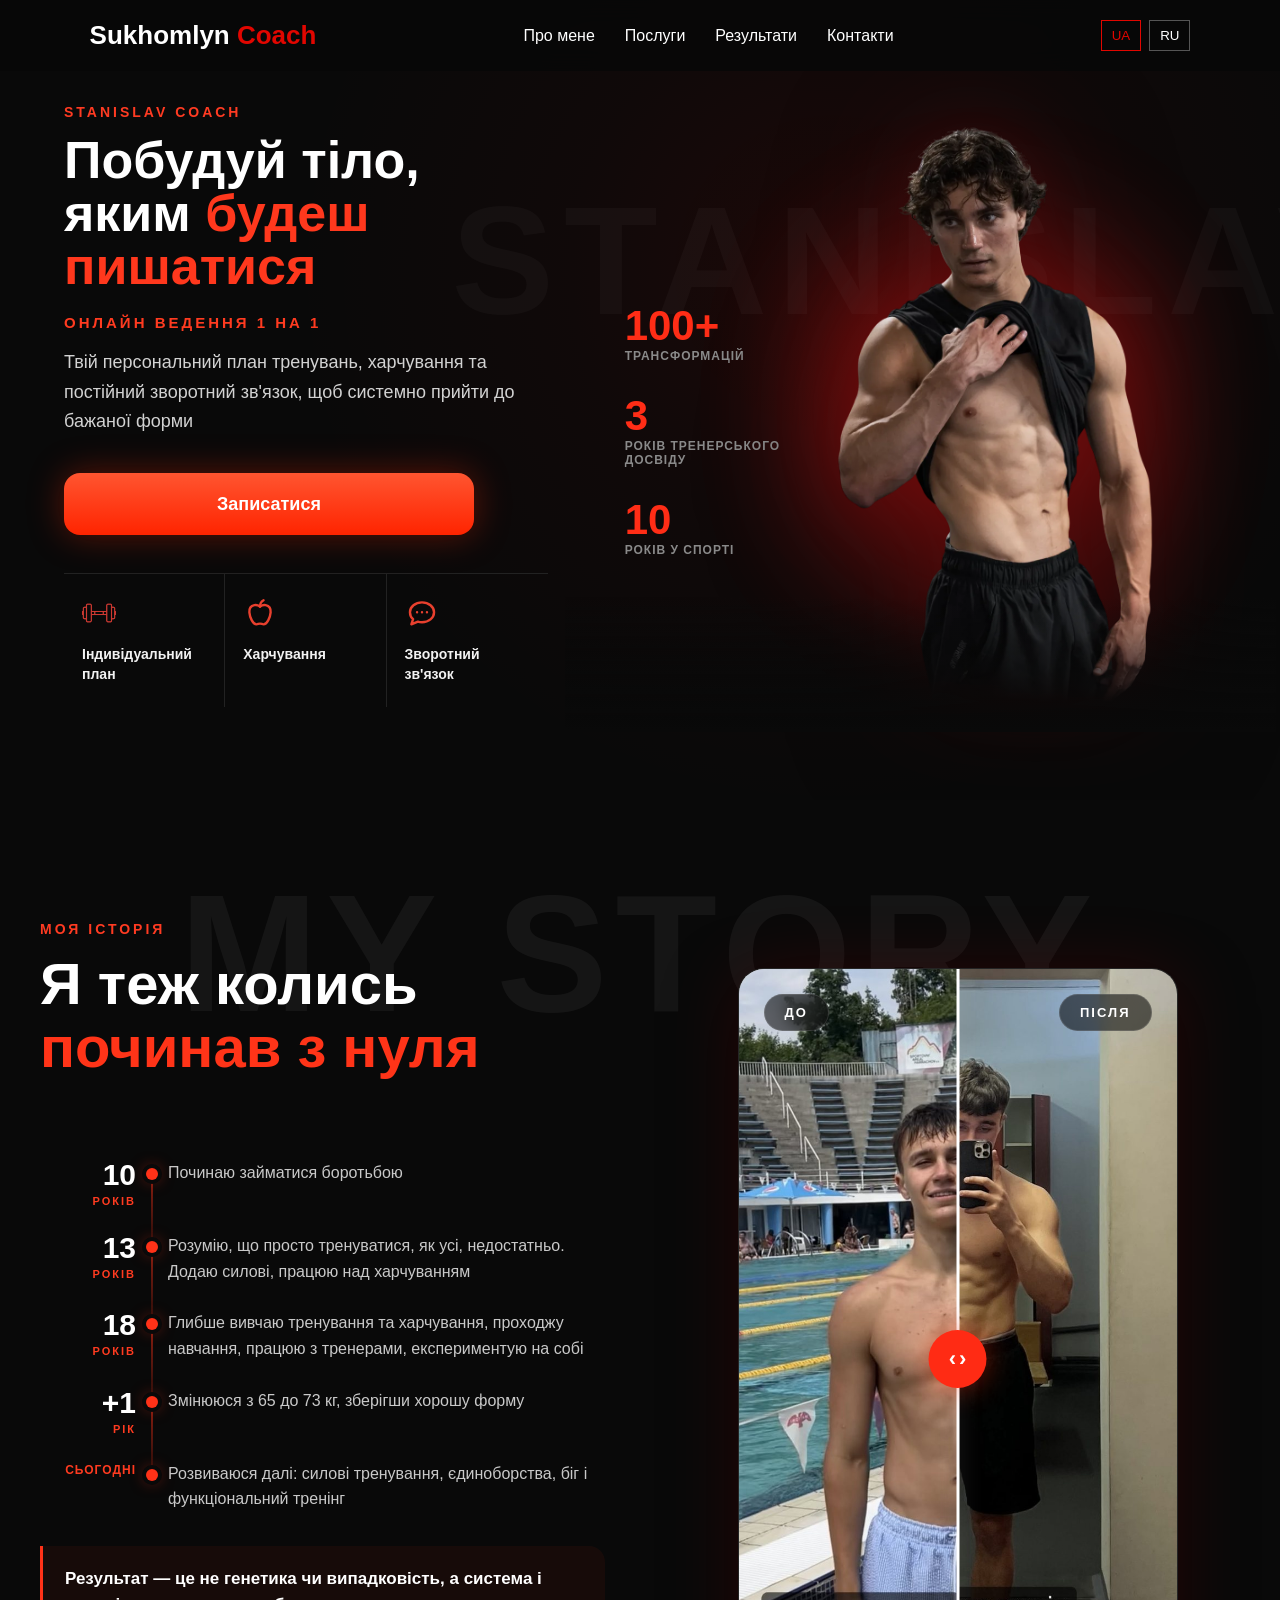
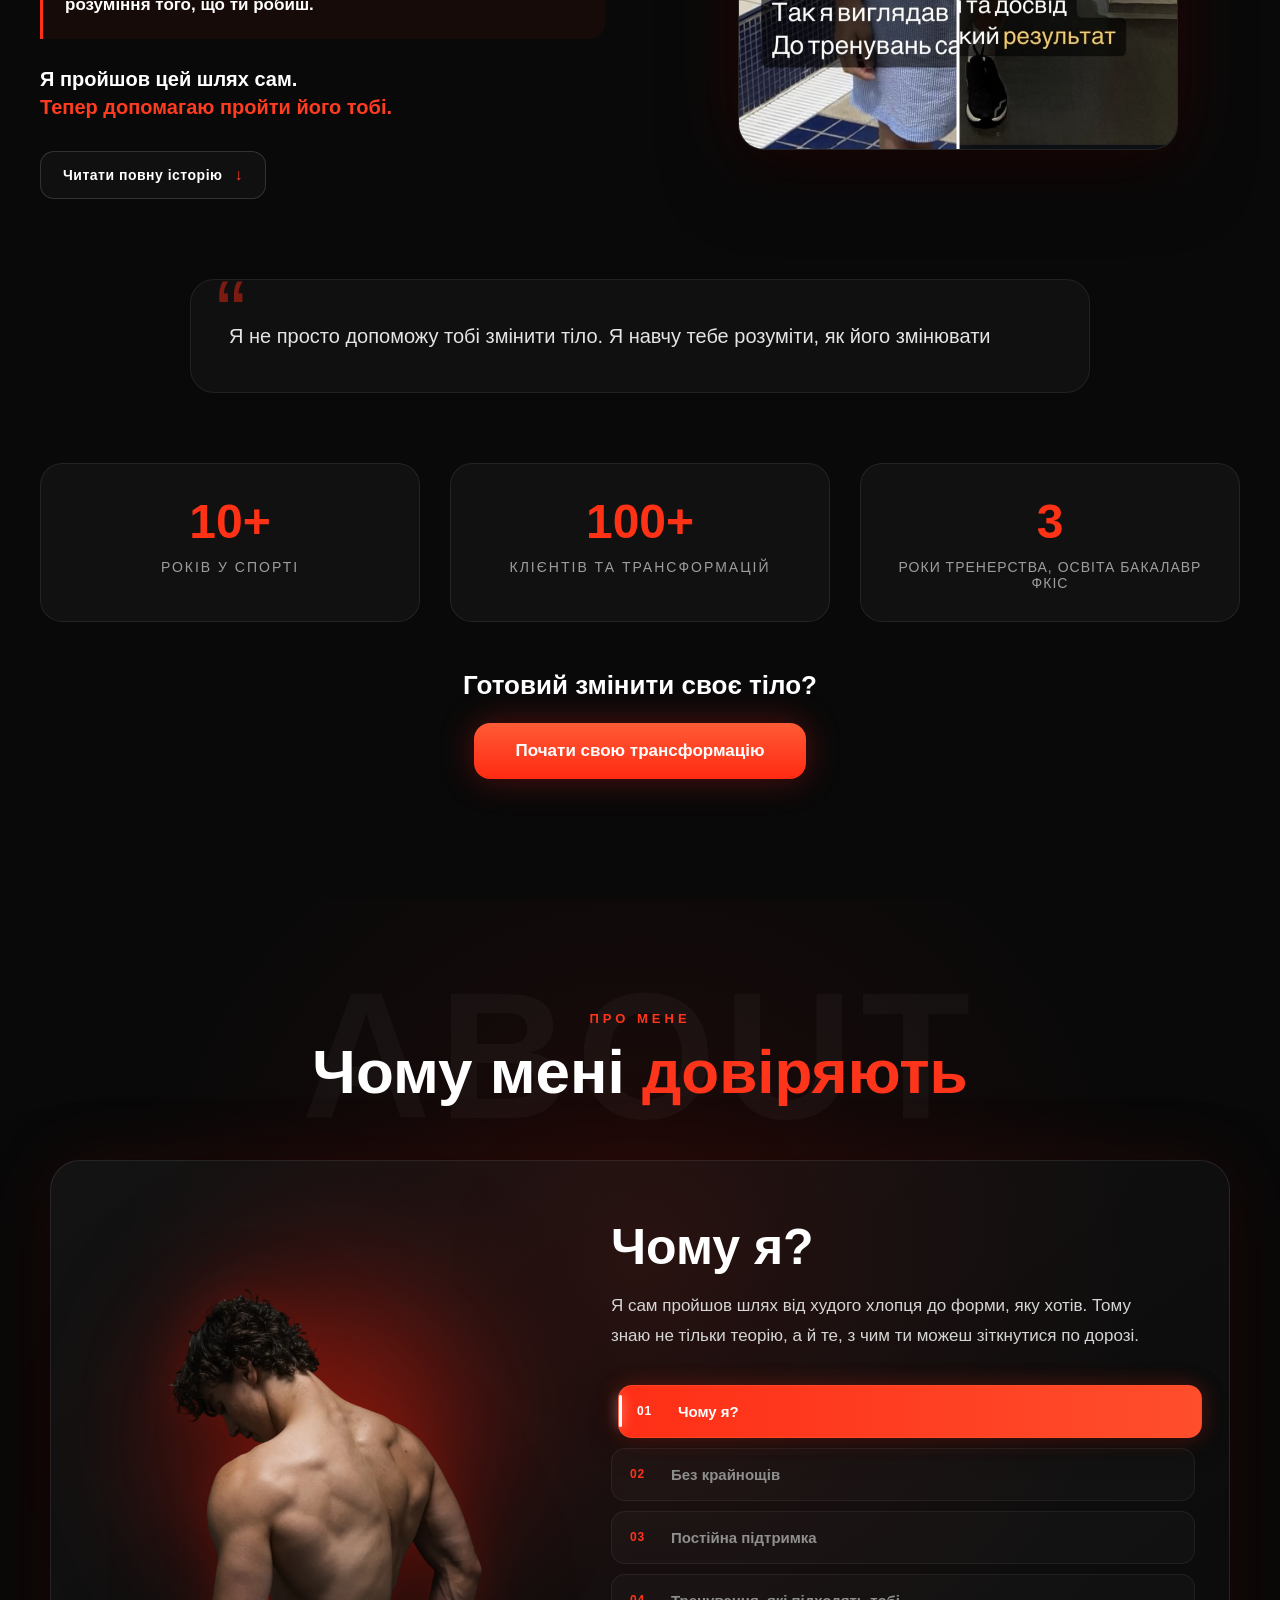
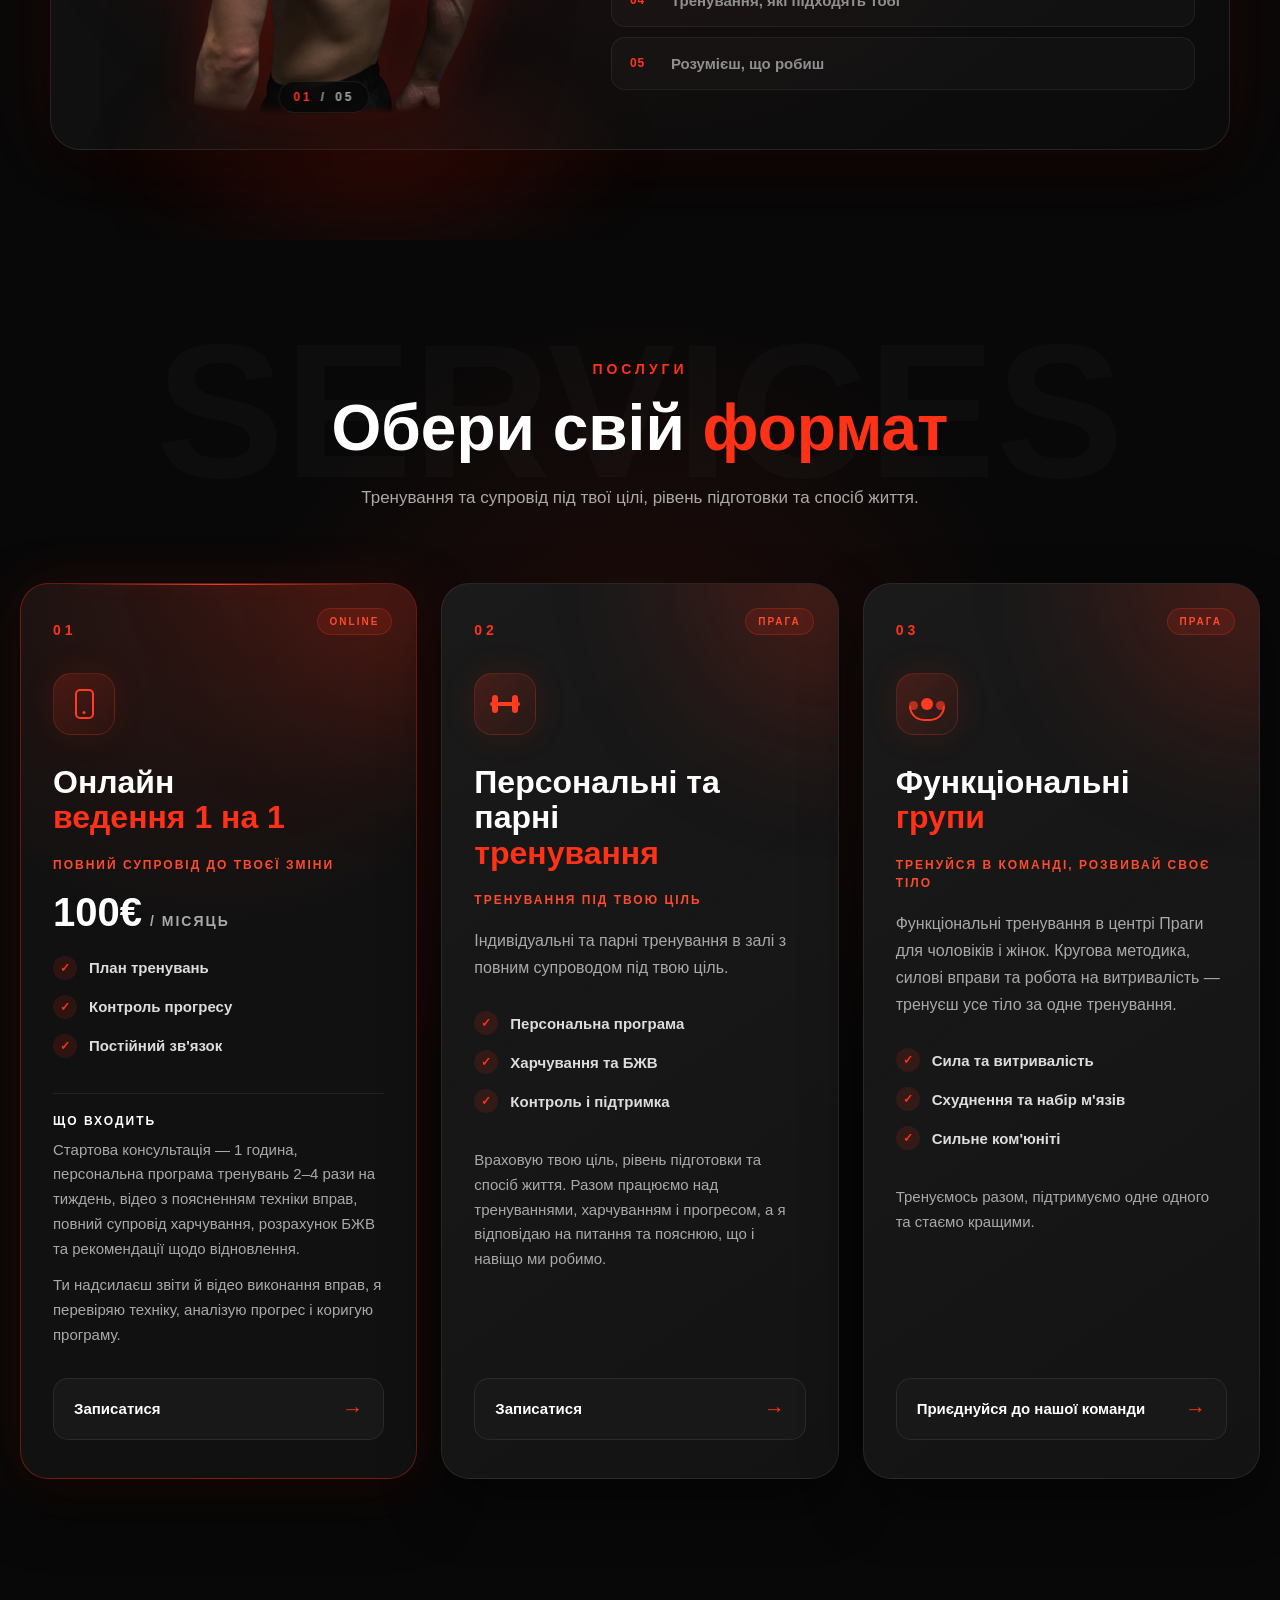
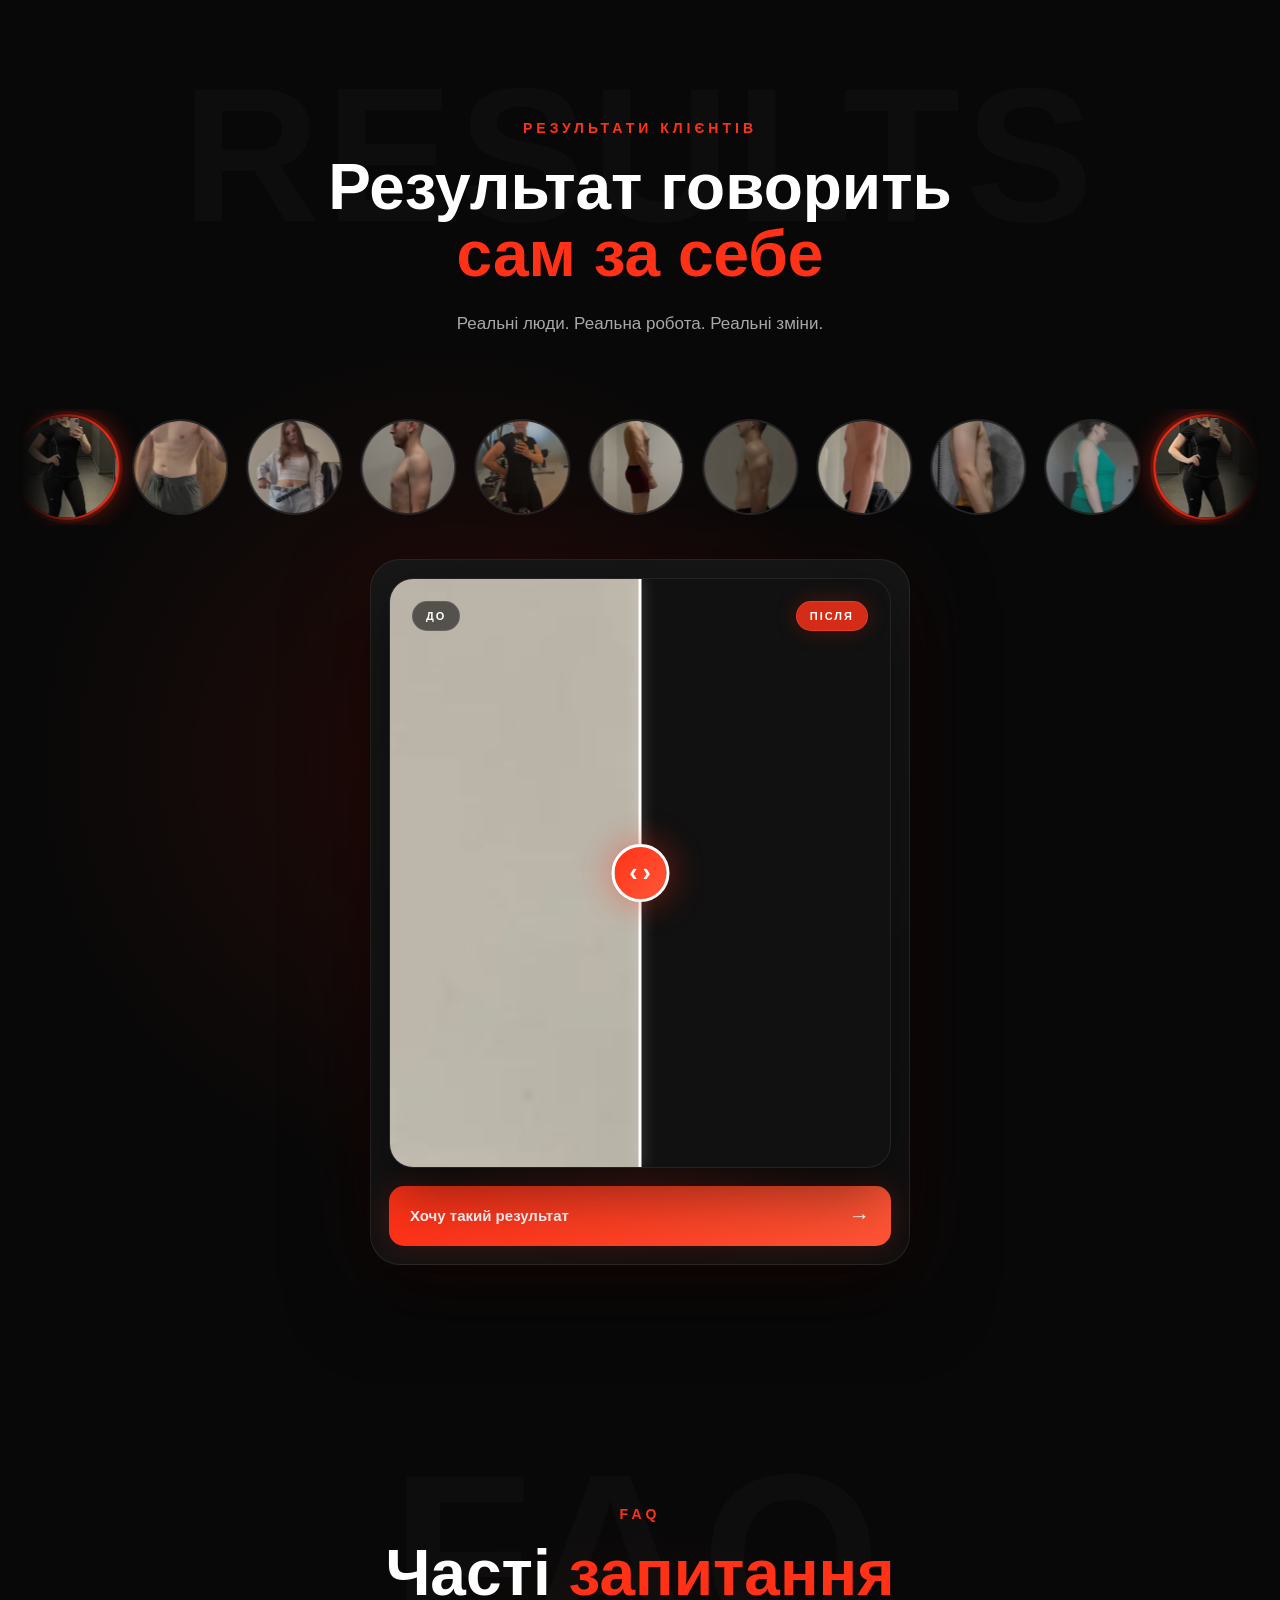
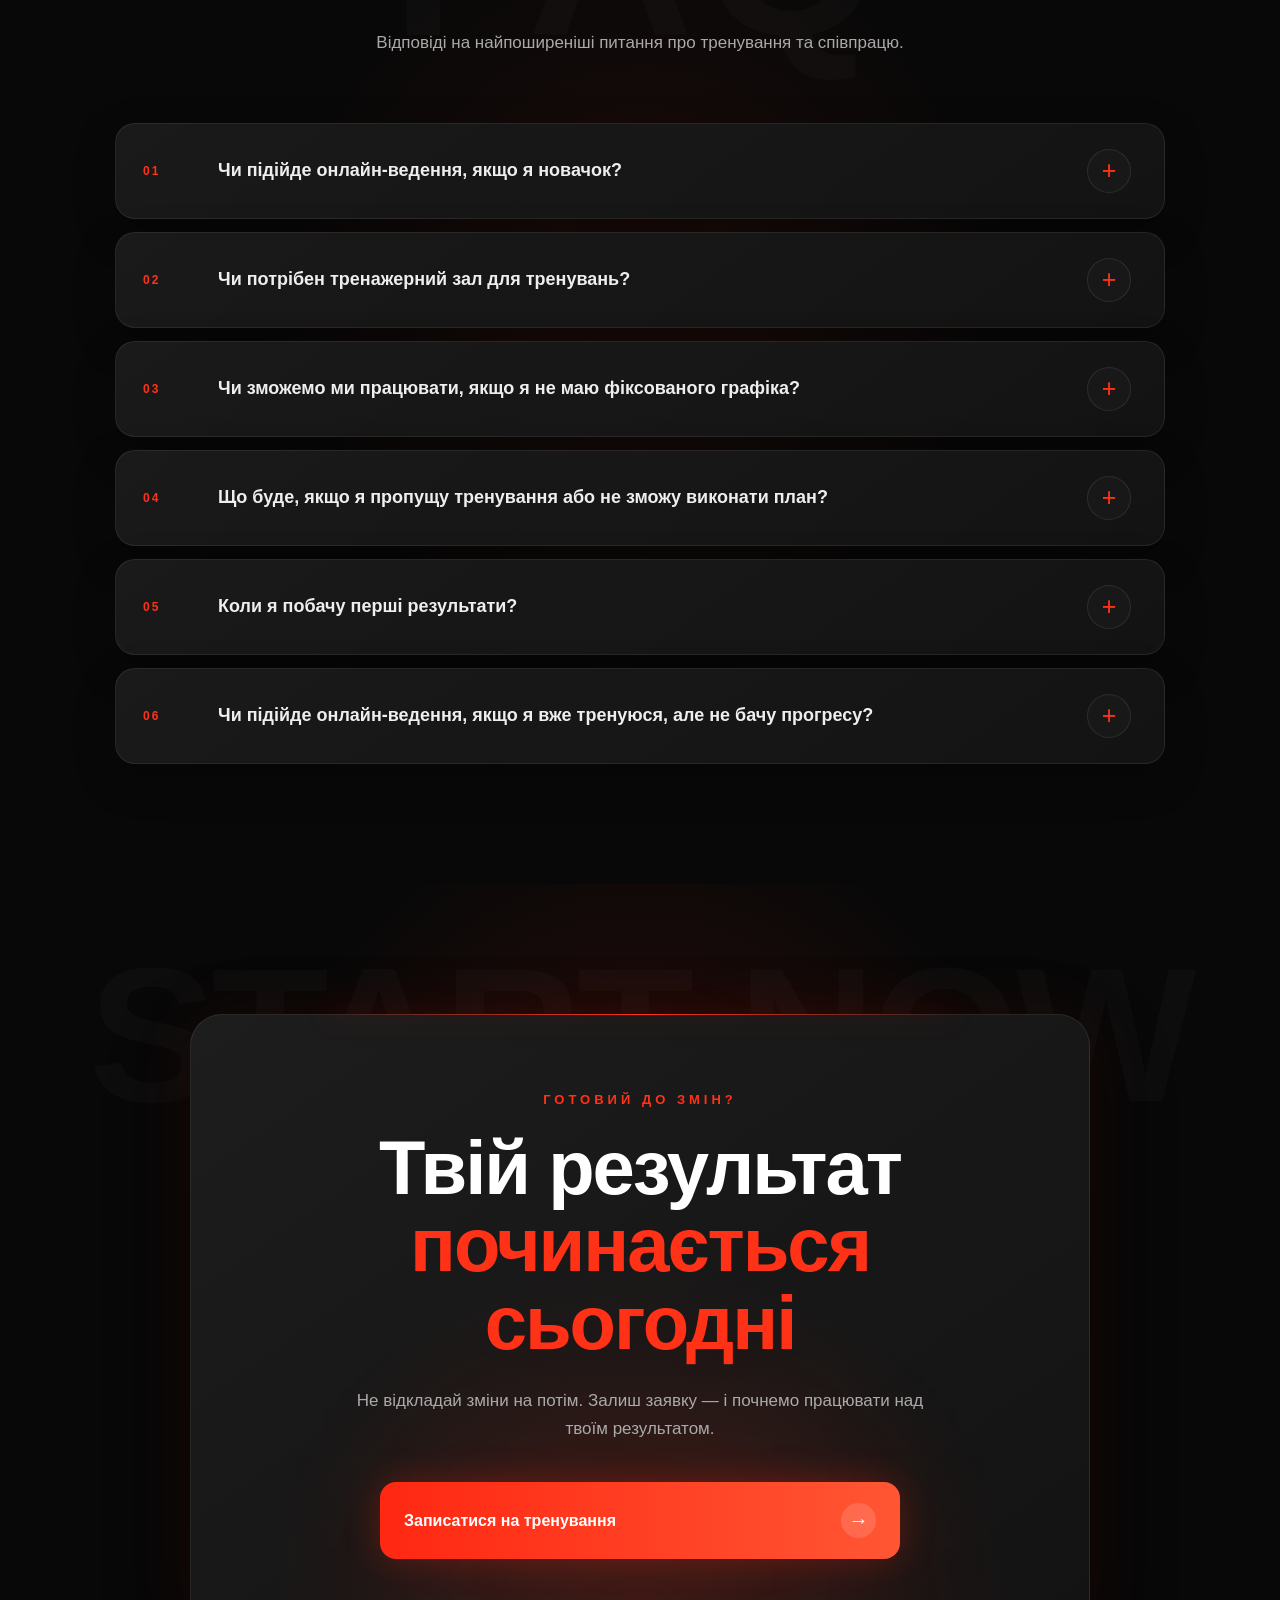
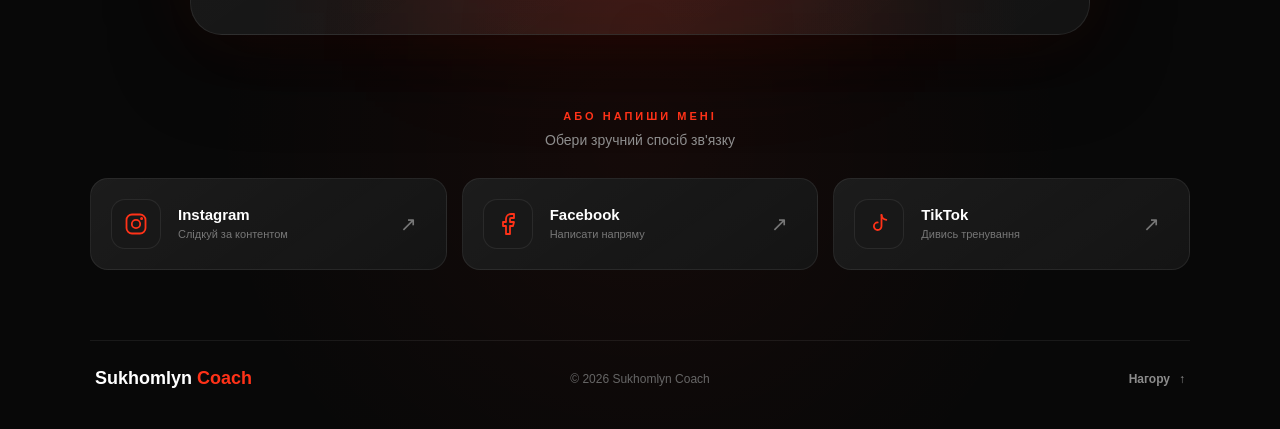
==== index.html @ d3ad5427 "Add files via upload" ====
<!DOCTYPE html>
<html lang="uk">

<head>
    <meta charset="UTF-8">

    <meta
        name="viewport"
        content="width=device-width, initial-scale=1.0"
    >

    <meta
        name="description"
        content="Sukhomlyn Coach — персональні тренування в Празі, онлайн ведення та функціональні групові тренування."
    >

    <title>Sukhomlyn Coach | Fitness Trainer Prague</title>

    <link rel="stylesheet" href="style.css">
</head>

<body id="top">

    <!-- =====================================
         HEADER
    ====================================== -->

    <header class="header">

        <a href="#top" class="logo">
            Sukhomlyn <span>Coach</span>
        </a>

        <nav class="nav" id="nav">

            <a href="#about">
                Про мене
            </a>

            <a href="#services">
                Послуги
            </a>

            <a href="#results">
                Результати
            </a>

            <a href="#contact">
                Контакти
            </a>

            <!-- Мова в мобільному меню -->

            <div class="mobile-language">

                <button
                    type="button"
                    class="lang-btn active"
                    data-language="uk"
                >
                    UA
                </button>

                <button
                    type="button"
                    class="lang-btn"
                    data-language="ru"
                >
                    RU
                </button>

            </div>

        </nav>

        <div class="header-actions">

            <!-- Мова на комп’ютері -->

            <div class="language">

                <button
                    type="button"
                    class="lang-btn active"
                    data-language="uk"
                >
                    UA
                </button>

                <button
                    type="button"
                    class="lang-btn"
                    data-language="ru"
                >
                    RU
                </button>

            </div>

            <button
                class="burger"
                id="burger"
                type="button"
                aria-label="Відкрити меню"
                aria-expanded="false"
            >
                <span></span>
                <span></span>
                <span></span>
            </button>

        </div>

    </header>


    <!-- ==========================================
 HERO SECTION
========================================== -->

<section class="hero" id="hero">

    <div class="hero-wrapper">

        <!-- =========================
             HERO VISUAL
        ========================== -->

        <div class="hero-visual">

            <!-- Великий напис -->
            <div class="hero-background-name">
                STANISLAV
            </div>

            <!-- Статистика -->
            <div class="hero-stats">

                <div class="hero-stat">
                    <strong class="hero-stat-number">
                        100+
                    </strong>

                    <span class="hero-stat-text">
                        ТРАНСФОРМАЦІЙ
                    </span>
                </div>

                <div class="hero-stat">

                    <strong class="hero-stat-number">
                        3
                    </strong>

                    <span class="hero-stat-text">
                        РОКІВ ТРЕНЕРСЬКОГО ДОСВІДУ
                    </span>

                </div>

                <div class="hero-stat">

                    <strong class="hero-stat-number">
                        10
                    </strong>

                    <span class="hero-stat-text">
                        РОКІВ У СПОРТІ
                    </span>

                </div>

            </div>

            <!-- Glow -->
            <div class="hero-glow"></div>

            <!-- Coach -->
            <img
                src="images/coach.webp"
                alt="Stanislav Coach"
                class="hero-coach-image"
                fetchpriority="high"
                decoding="async"
            >

        </div>

        <!-- =========================
             HERO CONTENT
        ========================== -->

        <div class="hero-content">

            <span class="hero-label">

                STANISLAV COACH

            </span>

            <h1>

                Побудуй тіло,

                <br>

                яким

                <span>

                    будеш пишатися

                </span>

            </h1>

            <p class="hero-subtitle">Онлайн ведення 1 на 1</p>

            <p>
                Твій персональний план тренувань, харчування
                та постійний зворотний зв'язок, щоб системно
                прийти до бажаної форми
            </p>

            <a
                href="#contact"
                class="hero-button"
            >

                Записатися

            </a>

            <!-- =========================
                 FEATURES
            ========================== -->

            <div class="hero-features">

                <div class="hero-feature">

                    <img
                        src="images/dumbbell.png"
                        alt=""
                    >

                    <span>

                        Індивідуальний
                        план

                    </span>

                </div>

                <div class="hero-feature">

                    <img
                        src="images/nutrition.svg"
                        alt=""
                    >

                    <span>

                        Харчування

                    </span>

                </div>

                <div class="hero-feature">

                    <img
                        src="images/feedback.svg"
                        alt=""
                    >

                    <span>

                        Зворотний
                        зв'язок

                    </span>

                </div>

            </div>

        </div>

    </div>

</section>

<!-- ==========================================
     MY STORY
========================================== -->

<section class="story-section" id="story">

    <!-- Великий декоративний напис на фоні -->
    <div class="story-background-word">
        MY STORY
    </div>

    <div class="story-wrapper">

        <!-- ==================================
             HEADING
        =================================== -->
        <div class="story-main">

        <div class="story-heading">

            <span class="story-label">
                МОЯ ІСТОРІЯ
            </span>

            <h2>
                Я теж колись
                <span>починав з нуля</span>
            </h2>
            

        </div>


        <!-- ==================================
             BEFORE / AFTER
        =================================== -->

        <div class="story-transformation">

            <div class="story-image-box">

                <!-- Фото ДО -->
                <img
                    src="images/story-after.jpg"
                    alt="Станіслав до трансформації"
                    class="story-before-image" loading="lazy" decoding="async"
                >

                <!-- Фото ПІСЛЯ -->
                <div class="story-after-layer">

                    <img
                        src="images/story-before.jpg"
                        alt="Станіслав після трансформації"
                        class="story-after-image" loading="lazy" decoding="async"
                    >

                </div>


                <!-- Написи ДО / ПІСЛЯ -->

                <span class="story-before-label">
                    ДО
                </span>

                <span class="story-after-label">
                    ПІСЛЯ
                </span>


                <!-- Центральний повзунок -->

                <div class="story-slider-line">

                    <div class="story-slider-button">

                        <span>‹</span>
                        <span>›</span>

                    </div>

                </div>


                <!-- Невидимий range,
                     який будемо рухати пальцем -->

                <input
                    type="range"
                    min="0"
                    max="100"
                    value="50"
                    class="story-slider"
                    aria-label="Порівняти фото до і після"
                >

            </div>

        </div>

        
        <!-- ==================================
             TIMELINE + FULL STORY
        =================================== -->

        <div class="story-timeline-block">

            <ol class="story-timeline">

                <li class="story-step">
                    <div class="story-step-mark">
                        <strong>10</strong>
                        <span>років</span>
                    </div>
                    <p>Починаю займатися боротьбою</p>
                </li>

                <li class="story-step">
                    <div class="story-step-mark">
                        <strong>13</strong>
                        <span>років</span>
                    </div>
                    <p>Розумію, що просто тренуватися, як усі, недостатньо. Додаю силові, працюю над харчуванням</p>
                </li>

                <li class="story-step">
                    <div class="story-step-mark">
                        <strong>18</strong>
                        <span>років</span>
                    </div>
                    <p>Глибше вивчаю тренування та харчування, проходжу навчання, працюю з тренерами, експериментую на собі</p>
                </li>

                <li class="story-step">
                    <div class="story-step-mark">
                        <strong>+1</strong>
                        <span>рік</span>
                    </div>
                    <p>Змінююся з 65 до 73 кг, зберігши хорошу форму</p>
                </li>

                <li class="story-step">
                    <div class="story-step-mark">
                        <strong class="story-step-word">Сьогодні</strong>
                    </div>
                    <p>Розвиваюся далі: силові тренування, єдиноборства, біг і функціональний тренінг</p>
                </li>

            </ol>

            <p class="story-insight">
                Результат — це не генетика чи випадковість, а система і розуміння того, що ти робиш.
            </p>

            <p class="story-signoff">
                Я пройшов цей шлях сам.
                <span>Тепер допомагаю пройти його тобі.</span>
            </p>

            <details class="story-more">

                <summary>
                    <span>Читати повну історію</span>
                </summary>

                <div class="story-text">

                <p>
                    З 10 років я займався боротьбою.<br>
                    У 13 зрозумів, що просто тренуватися, як усі, недостатньо.
                </p>

                <p>
                    Я був маленьким і худим хлопцем та хотів змінити своє тіло.<br>
                    Почав додавати силові тренування, працювати над харчуванням і шукати те, що справді працює.
                </p>

                <p>
                    У 18 років я почав глибше вивчати тренування та харчування, проходив навчання, працював із тренерами, експериментував на собі й робив багато помилок.
                </p>

                <p>
                    За рік я змінився з 65 до 73 кг, зберігши хорошу форму.
                </p>

                <p>
                    Цей досвід навчив мене головного: результат — це не генетика чи випадковість, а система і розуміння того, що ти робиш.
                </p>

                <p>
                    Сьогодні я продовжую розвиватися сам і поєдную силові тренування з єдиноборствами, бігом та функціональним тренінгом.
                </p>

                <p>
                    Для мене сильне тіло — це не тільки м'язи.<br>
                    Воно має бути сильним, здоровим, витривалим та енергійним.
                </p>

                <p>
                    Саме цю систему я передаю своїм підопічним, щоб вони не просто отримали результат, а навчилися керувати своїм тілом самостійно.
                </p>

                <p class="story-text-final">
                    Я пройшов цей шлях сам.<br>
                    Тепер допомагаю пройти його тобі.
                </p>

            </div>

            </details>

        </div>

        </div>
        <!-- ==================================
             QUOTE / MESSAGE
        =================================== -->

        <div class="story-message">

            <span class="story-message-mark">
                “
            </span>

            <p>
                Я не просто допоможу тобі змінити тіло. Я навчу тебе розуміти, як його змінювати
            </p>

        </div>


        <!-- ==================================
             STATS
        =================================== -->

        <div class="story-stats">

            <div class="story-stat">

                <strong>
                    10+
                </strong>

                <span>
                    років у спорті
                </span>

            </div>


            <div class="story-stat">

                <strong>
                    100+
                </strong>

                <span>
                    клієнтів та трансформацій
                </span>

            </div>


            <div class="story-stat story-stat-long">

                <strong>
                    3
                </strong>

                <span>
                    роки тренерства, освіта бакалавр ФКіС
                </span>

            </div>

        </div>


        <!-- ==================================
             CTA
        =================================== -->

        <p class="story-cta-text">Готовий змінити своє тіло?</p>

        <a
            href="#contact"
            class="story-button"
        >
            Почати свою трансформацію
        </a>

    </div>

</section>


<!-- ==========================================
     ABOUT / ПРО МЕНЕ
========================================== -->

<section class="about-section" id="about">

    <div class="about-bg-word">
        ABOUT
    </div>

    <div class="about-container">

        <!-- Заголовок секції -->
        <div class="about-heading">

            <span class="about-label">
                ПРО МЕНЕ
            </span>

            <h2>
                Чому мені
                <span>довіряють</span>
            </h2>

        </div>


        <!-- Основний блок -->
        <div class="about-slider">

            <!-- ==============================
                 Візуальна частина
            =============================== -->

            <div class="about-visual">

                <div class="about-glow"></div>

                <img
                    id="aboutImage" data-i18n-skip
                    class="about-coach" loading="lazy" decoding="async"
                    src="images/about-1.webp"
                    alt="Stanislav Coach"
                >

                <div class="about-slide-number">
                    <span id="aboutCurrent">01</span>
                    <span>/</span>
                    <span>05</span>
                </div>

            </div>


            <!-- ==============================
                 Текст
            =============================== -->

            <div class="about-info">

                <h3 id="aboutTitle" data-i18n-skip>
                    Чому я?
                </h3>

                <p id="aboutText" data-i18n-skip>
                    Я сам пройшов шлях від худого хлопця до форми, яку хотів. Тому знаю не тільки теорію, а й те, з чим ти можеш зіткнутися по дорозі.
                </p>


                <!-- ==========================
                     Навігація
                =========================== -->

                <div class="about-tabs">

                    <button
                        class="about-tab active"
                        type="button"
                        data-slide="0"
                    >
                        <span>01</span>
                        Чому я?
                    </button>

                    <button
                        class="about-tab"
                        type="button"
                        data-slide="1"
                    >
                        <span>02</span>
                        Без крайнощів
                    </button>

                    <button
                        class="about-tab"
                        type="button"
                        data-slide="2"
                    >
                        <span>03</span>
                        Постійна підтримка
                    </button>

                    <button
                        class="about-tab"
                        type="button"
                        data-slide="3"
                    >
                        <span>04</span>
                        Тренування, які підходять тобі
                    </button>

                    <button
                        class="about-tab"
                        type="button"
                        data-slide="4"
                    >
                        <span>05</span>
                        Розумієш, що робиш
                    </button>

                </div>

            </div>

        </div>

    </div>

</section>


        <!-- ==========================================
     SERVICES
========================================== -->

<section class="services-section" id="services">

    <!-- Великий декоративний текст -->
    <div class="services-background-word">
        SERVICES
    </div>

    <div class="services-wrapper">

        <!-- ==================================
             HEADER
        =================================== -->

        <div class="services-header">

            <span class="services-subtitle">
                ПОСЛУГИ
            </span>

            <h2>
                Обери свій
                <span>формат</span>
            </h2>

            <p>
                Тренування та супровід під твої цілі,
                рівень підготовки та спосіб життя.
            </p>

        </div>


        <!-- ==================================
             SERVICES CARDS
        =================================== -->

        <div class="services-grid">


            <!-- ==============================
                 SERVICE 01 — ONLINE
            =============================== -->

            <article class="service-card service-card-featured">

                <div class="service-popular">
                    ONLINE
                </div>

                <div class="service-number">
                    01
                </div>

                <div class="service-icon service-icon-online">
                    <span></span>
                </div>

                <h3>
                    Онлайн
                    <span>ведення 1 на 1</span>
                </h3>

                <p class="service-tagline">
                    Повний супровід до твоєї зміни
                </p>

                <div class="service-price">
                    <strong>100€</strong>
                    <span>/ місяць</span>
                </div>

                <div class="service-features">

                    <div class="service-feature">
                        <span>✓</span>
                        План тренувань
                    </div>

                    <div class="service-feature">
                        <span>✓</span>
                        Контроль прогресу
                    </div>

                    <div class="service-feature">
                        <span>✓</span>
                        Постійний зв'язок
                    </div>

                </div>

                <div class="service-details">

                    <h4>Що входить</h4>

                    <p>
                        Стартова консультація — 1 година, персональна програма
                        тренувань 2–4 рази на тиждень, відео з поясненням техніки
                        вправ, повний супровід харчування, розрахунок БЖВ
                        та рекомендації щодо відновлення.
                    </p>

                    <p>
                        Ти надсилаєш звіти й відео виконання вправ, я перевіряю
                        техніку, аналізую прогрес і коригую програму.
                    </p>

                </div>

                <a href="#contact" class="service-button">
                    Записатися
                    <span>→</span>
                </a>

            </article>


            <!-- ==============================
                 SERVICE 02 — PERSONAL
            =============================== -->

            <article class="service-card">

                <div class="service-popular">
                    ПРАГА
                </div>

                <div class="service-number">
                    02
                </div>

                <div class="service-icon service-icon-personal">
                    <span></span>
                </div>

                <h3>
                    Персональні та парні
                    <span>тренування</span>
                </h3>

                <p class="service-tagline">
                    Тренування під твою ціль
                </p>

                <p class="service-description">
                    Індивідуальні та парні тренування в залі з повним
                    супроводом під твою ціль.
                </p>

                <div class="service-features">

                    <div class="service-feature">
                        <span>✓</span>
                        Персональна програма
                    </div>

                    <div class="service-feature">
                        <span>✓</span>
                        Харчування та БЖВ
                    </div>

                    <div class="service-feature">
                        <span>✓</span>
                        Контроль і підтримка
                    </div>

                </div>

                <p class="service-note">
                    Враховую твою ціль, рівень підготовки та спосіб життя.
                    Разом працюємо над тренуваннями, харчуванням і прогресом,
                    а я відповідаю на питання та пояснюю, що і навіщо ми робимо.
                </p>

                <a href="#contact" class="service-button">
                    Записатися
                    <span>→</span>
                </a>

            </article>


            <!-- ==============================
                 SERVICE 03 — GROUPS
            =============================== -->

            <article class="service-card">

                <div class="service-popular">
                    ПРАГА
                </div>

                <div class="service-number">
                    03
                </div>

                <div class="service-icon service-icon-group">
                    <span></span>
                </div>

                <h3>
                    Функціональні
                    <span>групи</span>
                </h3>

                <p class="service-tagline">
                    Тренуйся в команді, розвивай своє тіло
                </p>

                <p class="service-description">
                    Функціональні тренування в центрі Праги для чоловіків
                    і жінок. Кругова методика, силові вправи та робота
                    на витривалість — тренуєш усе тіло за одне тренування.
                </p>

                <div class="service-features">

                    <div class="service-feature">
                        <span>✓</span>
                        Сила та витривалість
                    </div>

                    <div class="service-feature">
                        <span>✓</span>
                        Схуднення та набір м'язів
                    </div>

                    <div class="service-feature">
                        <span>✓</span>
                        Сильне ком'юніті
                    </div>

                </div>

                <p class="service-note">
                    Тренуємось разом, підтримуємо одне одного та стаємо кращими.
                </p>

                <a href="#contact" class="service-button">
                    Приєднуйся до нашої команди
                    <span>→</span>
                </a>

            </article>

        </div>

    </div>

</section>


       <!-- ==========================================================
     CLIENT RESULTS
========================================================== -->

<section class="results-section" id="results">

    <!-- Великий декоративний напис -->
    <div class="results-background-word">
        RESULTS
    </div>


    <div class="results-wrapper">


        <!-- ==================================================
             HEADER
        =================================================== -->

        <div class="results-header">

            <span class="results-subtitle">
                РЕЗУЛЬТАТИ КЛІЄНТІВ
            </span>

            <h2>
                Результат говорить
                <span>сам за себе</span>
            </h2>

            <p>
                Реальні люди. Реальна робота. Реальні зміни.
            </p>

        </div>



        <!-- ==================================================
             CLIENT CIRCLES (карусель кружків, будується в script.js)
        =================================================== -->

        <div
            class="results-carousel"
            id="resultsCarousel"
            role="group"
            aria-label="Кейси клієнтів"
        >
            <div class="results-track" id="resultsTrack"></div>
        </div>


        <!-- ==================================================
             BEFORE / AFTER
        =================================================== -->

        <div class="results-main results-main-single">

            <div class="results-comparison">

                <div class="results-image-box" id="resultImageBox">

                    <!-- Праве фото (видно праворуч від риски) — ПІСЛЯ -->

                    <img
                        id="resultRightImage"
                        class="results-before-image"
                        src="images/result1-after.jpg"
                        alt="Результат клієнта після"
                        decoding="async"
                    >

                    <!-- Ліве фото (видно ліворуч від риски) — ДО -->

                    <div
                        class="results-after-layer"
                        id="resultAfterLayer"
                    >

                        <img
                            id="resultLeftImage"
                            class="results-after-image"
                            src="images/result1-before.jpg"
                            alt="Результат клієнта до"
                            decoding="async"
                        >

                    </div>

                    <span class="results-before-label">
                        ДО
                    </span>

                    <span class="results-after-label">
                        ПІСЛЯ
                    </span>

                    <!-- Риска з кнопкою -->

                    <div
                        class="results-slider-line"
                        id="resultSliderLine"
                    >

                        <div class="results-slider-button">

                            <span>‹</span>
                            <span>›</span>

                        </div>

                    </div>

                    <!-- Невидимий range, який рухає риску -->

                    <input
                        id="resultCompareSlider"
                        class="results-compare-slider"
                        type="range"
                        min="0"
                        max="100"
                        value="50"
                        aria-label="Порівняти фото до і після"
                    >

                </div>

            </div>

            <div class="results-cta">

                <a
                    href="#contact"
                    class="results-button"
                >
                    Хочу такий результат

                    <span>→</span>
                </a>

            </div>

        </div>

    </div>

</section>

        <!-- ==========================================================
     FAQ
========================================================== -->

<section class="faq-section" id="faq">

    <!-- Великий декоративний напис -->
    <div class="faq-background-word">
        FAQ
    </div>


    <div class="faq-wrapper">


        <!-- ==================================================
             HEADER
        =================================================== -->

        <div class="faq-header">

            <span class="faq-subtitle">
                FAQ
            </span>

            <h2>
                Часті
                <span>запитання</span>
            </h2>

            <p>
                Відповіді на найпоширеніші питання
                про тренування та співпрацю.
            </p>

        </div>


        <!-- ==================================================
             ACCORDION
        =================================================== -->

        <div class="faq-list">

            <!-- QUESTION 01 -->

            <div class="faq-item">

                <button class="faq-question" type="button">

                    <span class="faq-number">
                        01
                    </span>

                    <span class="faq-question-text">
                        Чи підійде онлайн-ведення, якщо я новачок?
                    </span>

                    <span class="faq-icon">
                        +
                    </span>

                </button>

                <div class="faq-answer">

                    <div class="faq-answer-inner">

                        <p>
                            Так. Тобі не потрібно мати великий досвід у тренажерному залі. Програма підбирається під твій рівень, а техніку вправ я детально пояснюю у відео. Ти також можеш надсилати мені відео виконання вправ, щоб я міг виправити помилки та допомогти тобі прогресувати безпечно.
                        </p>

                    </div>

                </div>

            </div>


            <!-- QUESTION 02 -->

            <div class="faq-item">

                <button class="faq-question" type="button">

                    <span class="faq-number">
                        02
                    </span>

                    <span class="faq-question-text">
                        Чи потрібен тренажерний зал для тренувань?
                    </span>

                    <span class="faq-icon">
                        +
                    </span>

                </button>

                <div class="faq-answer">

                    <div class="faq-answer-inner">

                        <p>
                            Не обов'язково. Програма складається відповідно до обладнання, яке тобі доступне. Це може бути повноцінний тренажерний зал, домашні тренування або мінімальний набір обладнання.
                        </p>

                    </div>

                </div>

            </div>


            <!-- QUESTION 03 -->

            <div class="faq-item">

                <button class="faq-question" type="button">

                    <span class="faq-number">
                        03
                    </span>

                    <span class="faq-question-text">
                        Чи зможемо ми працювати, якщо я не маю фіксованого графіка?
                    </span>

                    <span class="faq-icon">
                        +
                    </span>

                </button>

                <div class="faq-answer">

                    <div class="faq-answer-inner">

                        <p>
                            Так. Онлайн-формат дозволяє адаптувати тренування під твій реальний графік. Головне — виконувати запланований обсяг роботи та повідомляти мені, якщо обставини змінюються. За необхідності ми коригуємо план.
                        </p>

                    </div>

                </div>

            </div>


            <!-- QUESTION 04 -->

            <div class="faq-item">

                <button class="faq-question" type="button">

                    <span class="faq-number">
                        04
                    </span>

                    <span class="faq-question-text">
                        Що буде, якщо я пропущу тренування або не зможу виконати план?
                    </span>

                    <span class="faq-icon">
                        +
                    </span>

                </button>

                <div class="faq-answer">

                    <div class="faq-answer-inner">

                        <p>
                            Нічого критичного. Моє завдання — не сварити тебе за пропущене тренування, а допомогти адаптувати процес. Ти повідомляєш мені, що сталося, і ми вирішуємо, як краще продовжити, щоб не втрачати прогрес.
                        </p>

                    </div>

                </div>

            </div>


            <!-- QUESTION 05 -->

            <div class="faq-item">

                <button class="faq-question" type="button">

                    <span class="faq-number">
                        05
                    </span>

                    <span class="faq-question-text">
                        Коли я побачу перші результати?
                    </span>

                    <span class="faq-icon">
                        +
                    </span>

                </button>

                <div class="faq-answer">

                    <div class="faq-answer-inner">

                        <p>
                            Це залежить від твоєї цілі, стартової точки, харчування, тренувань та дотримання рекомендацій. Я не обіцяю однаковий результат за конкретну кількість тижнів для всіх. Моє завдання — побудувати систему, контролювати твій прогрес і коригувати її в процесі.
                        </p>

                    </div>

                </div>

            </div>


            <!-- QUESTION 06 -->

            <div class="faq-item">

                <button class="faq-question" type="button">

                    <span class="faq-number">
                        06
                    </span>

                    <span class="faq-question-text">
                        Чи підійде онлайн-ведення, якщо я вже тренуюся, але не бачу прогресу?
                    </span>

                    <span class="faq-icon">
                        +
                    </span>

                </button>

                <div class="faq-answer">

                    <div class="faq-answer-inner">

                        <p>
                            Так. Часто проблема не в тому, що людина мало тренується, а в тому, що немає чіткої системи та контролю прогресу. Я аналізую твої тренування, техніку, навантаження, харчування та відновлення і допомагаю визначити, що потрібно змінити.
                        </p>

                    </div>

                </div>

            </div>

        </div>

        </div>

</section>

       <!-- ==========================================================
     FINAL CTA / CONTACT
========================================================== -->

<section class="final-section" id="contact">

    <!-- Великий декоративний текст -->
    <div class="final-background-word">
        START NOW
    </div>


    <div class="final-wrapper">


        <!-- ==================================================
             MAIN CTA
        =================================================== -->

        <div class="final-cta">

            <span class="final-label">
                ГОТОВИЙ ДО ЗМІН?
            </span>


            <h2>
                Твій результат
                <span>починається сьогодні</span>
            </h2>


            <p class="final-description">
                Не відкладай зміни на потім.
                Залиш заявку — і почнемо працювати
                над твоїм результатом.
            </p>


            <!-- Головна кнопка -->

            <a
                href="https://t.me/sukhomlyn_coach"
                class="final-main-button"
                target="_blank"
                rel="noopener noreferrer"
            >

                <span>
                    Записатися на тренування
                </span>

                <span class="final-main-arrow">
                    →
                </span>

            </a>

        </div>


        <!-- ==================================================
             SOCIALS
        =================================================== -->

        <div class="final-socials-header">

            <span>
                АБО НАПИШИ МЕНІ
            </span>

            <p>
                Обери зручний спосіб зв'язку
            </p>

        </div>


        <div class="final-socials">


            <!-- INSTAGRAM -->

            <a
                href="https://www.instagram.com/sukhomlyn_coach/"
                class="final-social-card"
                target="_blank"
                rel="noopener noreferrer"
            >

                <div class="final-social-icon">
                    <svg class="final-social-svg" viewBox="0 0 24 24" fill="none" stroke="currentColor" stroke-width="1.8" stroke-linecap="round" stroke-linejoin="round" aria-hidden="true" focusable="false"><rect x="2.5" y="2.5" width="19" height="19" rx="5.5"/><circle cx="12" cy="12" r="4.2"/><circle cx="17.6" cy="6.4" r="0.6" fill="currentColor"/></svg>
                </div>

                <div class="final-social-info">

                    <span>
                        Instagram
                    </span>

                    <small>
                        Слідкуй за контентом
                    </small>

                </div>

                <div class="final-social-arrow">
                    ↗
                </div>

            </a>


            <!-- FACEBOOK -->

            <a
                href="https://www.facebook.com/sukhomlyn.coach"
                class="final-social-card"
                target="_blank"
                rel="noopener noreferrer"
            >

                <div class="final-social-icon">
                    <svg class="final-social-svg" viewBox="0 0 24 24" fill="none" stroke="currentColor" stroke-width="1.8" stroke-linecap="round" stroke-linejoin="round" aria-hidden="true" focusable="false"><path d="M18 2h-3a5 5 0 0 0-5 5v3H7v4h3v8h4v-8h3l1-4h-4V7a1 1 0 0 1 1-1h3z"/></svg>
                </div>

                <div class="final-social-info">

                    <span>
                        Facebook
                    </span>

                    <small>
                        Написати напряму
                    </small>

                </div>

                <div class="final-social-arrow">
                    ↗
                </div>

            </a>


            <!-- TIKTOK -->

            <a
                href="https://www.tiktok.com/@sukhomlyn.coach"
                class="final-social-card"
                target="_blank"
                rel="noopener noreferrer"
            >

                <div class="final-social-icon">
                    <svg class="final-social-svg" viewBox="0 0 24 24" fill="none" stroke="currentColor" stroke-width="1.8" stroke-linecap="round" stroke-linejoin="round" aria-hidden="true" focusable="false"><path d="M14.5 3v11.2a3.8 3.8 0 1 1-3.8-3.8"/><path d="M14.5 3c.3 2.6 2.1 4.5 4.8 4.8"/></svg>
                </div>

                <div class="final-social-info">

                    <span>
                        TikTok
                    </span>

                    <small>
                        Дивись тренування
                    </small>

                </div>

                <div class="final-social-arrow">
                    ↗
                </div>

            </a>


        </div>


        <!-- ==================================================
             FOOTER
        =================================================== -->

        <footer class="final-footer">


            <div class="final-footer-logo">

                Sukhomlyn

                <span>
                    Coach
                </span>

            </div>


            <p>
                © 2026 Sukhomlyn Coach
            </p>


            <a href="#top" class="final-to-top">

                <span>
                    Нагору
                </span>

                ↑

            </a>


        </footer>


    </div>

</section>

    <!-- JavaScript завжди перед закриттям body -->

    <script src="script.js"></script>

</body>

</html>
---- style.css ----
/* ===== RESET ===== */

* {
    margin: 0;
    padding: 0;
    box-sizing: border-box;
    font-family: 'Arial', sans-serif;
}

html {
    scroll-behavior: auto; /* плавність робить script.js */
}

body {
    background: #080808;
    color: white;
}


/* ===== HEADER ===== */
/* ===== HEADER ===== */

.header {
    width: 100%;
    padding: 20px 7%;
    display: flex;
    justify-content: space-between;
    align-items: center;

    position: fixed;
    top: 0;
    left: 0;

    z-index: 1000;

    background: rgba(8, 8, 8, 0.85);
    backdrop-filter: blur(12px);
}

.logo {
    color: white;
    font-size: 26px;
    font-weight: 800;
    text-decoration: none;
    white-space: nowrap;
}

.logo span {
    color: #e10600;
}

.header-actions {
    display: flex;
    align-items: center;
    gap: 18px;
}

.nav {
    display: flex;
    align-items: center;
    gap: 30px;
}

.nav a {
    color: white;
    text-decoration: none;
    font-size: 16px;
    transition: 0.3s ease;
}

.nav a:hover {
    color: #e10600;
}

.language {
    display: flex;
    gap: 8px;
}

.lang-btn {
    padding: 7px 10px;
    background: transparent;
    color: white;
    border: 1px solid #555;
    cursor: pointer;
    transition: 0.3s ease;
}

.lang-btn:hover,
.lang-btn.active {
    color: #e10600;
    border-color: #e10600;
}

.mobile-language {
    display: none;
}

/* ===== BURGER ===== */

.burger {
    display: none;
    width: 38px;
    height: 38px;

    background: transparent;
    border: none;

    cursor: pointer;
    z-index: 1100;
}

.burger span {
    display: block;
    width: 28px;
    height: 3px;
    background: white;
    border-radius: 5px;

    margin: 5px auto;

    transition: 0.3s ease;
}

.burger.active span:nth-child(1) {
    transform: translateY(8px) rotate(45deg);
}

.burger.active span:nth-child(2) {
    opacity: 0;
}

.burger.active span:nth-child(3) {
    transform: translateY(-8px) rotate(-45deg);
}

body.menu-open {
    overflow: hidden;
}

/* ===== BURGER ===== */

.burger {
    display: none;
    width: 38px;
    height: 38px;

    background: transparent;
    border: none;

    cursor: pointer;
    z-index: 1100;
}

.burger span {
    display: block;
    width: 28px;
    height: 3px;
    background: white;
    border-radius: 5px;

    margin: 5px auto;

    transition: 0.3s ease;
}

.burger.active span:nth-child(1) {
    transform: translateY(8px) rotate(45deg);
}

.burger.active span:nth-child(2) {
    opacity: 0;
}

.burger.active span:nth-child(3) {
    transform: translateY(-8px) rotate(-45deg);
}

body.menu-open {
    overflow: hidden;
}

/* ===== MOBILE MENU ===== */

@media (max-width: 768px) {

    .header {
        padding: 18px 5%;
    }

    .logo {
        font-size: 21px;
    }

    .language {
        display: none;
    }

    .burger {
        display: block;
    }

    .nav {
        position: fixed;

        top: 0;
        right: -100%;

        width: 80%;
        max-width: 320px;
        height: 100vh;

        background: rgba(8, 8, 8, 0.98);

        display: flex;
        flex-direction: column;
        align-items: flex-start;

        gap: 30px;

        padding: 110px 30px;

        border-left: 1px solid rgba(225, 6, 0, 0.3);

        transition: 0.4s ease;
    }

    .nav.active {
        right: 0;
    }

    .nav a {
        width: 100%;
        font-size: 22px;
        font-weight: 700;
        border-bottom: 1px solid #222;
        padding-bottom: 15px;
    }

    .mobile-language {
        display: flex;
        gap: 10px;
    }
}

/* ===== BURGER ===== */

.burger {
    display: none;
    width: 38px;
    height: 38px;
    padding: 4px;
    background: transparent;
    border: none;
    cursor: pointer;
    z-index: 1100;
}

.burger span {
    display: block;
    width: 28px;
    height: 3px;
    margin: 5px auto;
    border-radius: 5px;
    background: white;
    transition: 0.3s ease;
}

.burger.active span:nth-child(1) {
    transform: translateY(8px) rotate(45deg);
}

.burger.active span:nth-child(2) {
    opacity: 0;
}

.burger.active span:nth-child(3) {
    transform: translateY(-8px) rotate(-45deg);
}


/* ==================================================
   HERO — PART 1
   Layout, positioning, responsive foundation
================================================== */

.hero {
    position: relative;
    isolation: isolate;
    overflow: hidden;

    width: 100%;
    min-height: 100svh;

    padding: 0 18px 36px;

    background:
        radial-gradient(
            circle at 65% 34%,
            rgba(225, 6, 0, 0.09) 0%,
            rgba(225, 6, 0, 0.03) 27%,
            transparent 55%
        ),
        #090909;
}

.hero-wrapper {
    position: relative;

    width: min(100%, 1180px);
    min-height: 100%;

    margin: 0 auto;

    display: flex;
    flex-direction: column;
}


/* ==================================================
   VISUAL AREA
================================================== */

.hero-visual {
    position: relative;
    isolation: isolate;

    width: 100%;
    height: 500px;

    margin: 0 auto;

    flex-shrink: 0;
}

.hero-background-name {
    position: absolute;
    z-index: 1;

    top: 96px;
    left: 50%;

    width: max-content;
    max-width: none;

    transform: translateX(-50%);

    white-space: nowrap;
    pointer-events: none;
    user-select: none;
}

.hero-stats {
    position: absolute;
    z-index: 3;

    top: 192px;
    left: 0;

    width: 128px;

    display: flex;
    flex-direction: column;
    gap: 24px;

    pointer-events: none;
    user-select: none;
}

.hero-stat {
    position: relative;

    width: 100%;

    display: flex;
    flex-direction: column;
    align-items: flex-start;
}

.hero-glow {
    position: absolute;
    z-index: 0;

    top: 51%;
    left: 62%;

    width: 285px;
    height: 350px;

    transform: translate(-50%, -50%);

    pointer-events: none;
}

.hero-coach-image {
    position: absolute;
    z-index: 4;

    left: 66%;
    bottom: -15px;

    transform: translateX(-50%);

    display: block;

    width: auto;
    height: 540px;
    max-width: none;

    object-fit: contain;
    object-position: center bottom;
}


/* Затемнення нижньої частини фото */

.hero-visual::after {
    content: "";

    position: absolute;
    z-index: 5;

    left: -24px;
    right: -24px;
    bottom: -2px;

    height: 105px;

    background: linear-gradient(
        to bottom,
        transparent 0%,
        rgba(9, 9, 9, 0.68) 58%,
        #090909 100%
    );

    pointer-events: none;
}


/* ==================================================
   CONTENT AREA
================================================== */

.hero-content {
    position: relative;
    z-index: 8;

    width: 100%;

    margin-top: -14px;
}

.hero-label {
    display: inline-block;
}

.hero-content h1 {
    max-width: 620px;
}

.hero-content > p {
    max-width: 560px;
}

.hero-button {
    display: flex;
    align-items: center;
    justify-content: center;

    width: 100%;
}

.hero-features {
    width: 100%;

    display: grid;
    grid-template-columns: repeat(3, minmax(0, 1fr));
}

.hero-feature {
    min-width: 0;

    display: flex;
    flex-direction: column;
    align-items: flex-start;
}


/* ==================================================
   SMALL PHONES
================================================== */

@media (max-width: 380px) {

    .hero {
        padding-left: 14px;
        padding-right: 14px;
    }

    .hero-visual {
        height: 455px;
    }

    .hero-background-name {
        top: 91px;
    }

    .hero-stats {
        top: 178px;
        left: 0;

        width: 105px;
        gap: 20px;
    }

    .hero-glow {
        left: 63%;

        width: 245px;
        height: 310px;
    }

    .hero-coach-image {
        left: 64%;
        bottom: 6px;

        height: 405px;
    }

    .hero-visual::after {
        height: 96px;
    }
}


/* ==================================================
   LARGE PHONES / TABLETS
================================================== */

@media (min-width: 600px) {

    .hero {
        padding-left: 34px;
        padding-right: 34px;
    }

    .hero-visual {
        height: 630px;
    }

    .hero-background-name {
        top: 118px;
    }

    .hero-stats {
        top: 235px;
        left: 5%;

        width: 160px;
        gap: 32px;
    }

    .hero-glow {
        left: 61%;

        width: 370px;
        height: 450px;
    }

    .hero-coach-image {
        left: 62%;
        bottom: 4px;

        height: 640px;
    }

    .hero-content {
        margin-top: -20px;
    }
}


/* ==================================================
   DESKTOP
================================================== */

@media (min-width: 960px) {

    .hero {
        min-height: 780px;

        padding:
            80px max(5vw, 60px)
            70px;
    }

    .hero-wrapper {
        display: grid;
        grid-template-columns:
            minmax(0, 0.9fr)
            minmax(480px, 1.1fr);

        align-items: center;
        gap: clamp(40px, 6vw, 100px);
    }

    .hero-visual {
        grid-column: 2;
        grid-row: 1;

        height: 650px;
    }

    .hero-content {
        grid-column: 1;
        grid-row: 1;

        margin-top: 0;
    }

    .hero-background-name {
        top: 105px;
    }

    .hero-stats {
        top: 225px;
        left: 0;

        width: 165px;
        gap: 32px;
    }

    .hero-glow {
        left: 61%;

        width: 420px;
        height: 510px;
    }

    .hero-coach-image {
        left: 63%;
        bottom: 0;

        height: 630px;
    }

    .hero-visual::after {
        left: -60px;
        right: -60px;

        height: 135px;
    }

    .hero-button {
        max-width: 410px;
    }

    .hero-features {
        max-width: 610px;
    }
}


/* ==================================================
   VERY WIDE DESKTOP
================================================== */

@media (min-width: 1400px) {

    .hero-wrapper {
        grid-template-columns:
            minmax(500px, 0.9fr)
            minmax(600px, 1.1fr);
    }

    .hero-visual {
        height: 700px;
    }

    .hero-coach-image {
        height: 680px;
    }
}
/* ==================================================
   HERO — PART 2
   Design
================================================== */


/* Великий напис позаду */

.hero-background-name{

    font-size: clamp(72px,12vw,180px);
    font-weight:900;

    letter-spacing:10px;

    color:#ffffff08;

    text-transform:uppercase;

    line-height:1;

    z-index:1;
}


/* Червоне світіння */

.hero-glow{

    background:
        radial-gradient(circle,
        rgba(255,25,25,.95) 0%,
        rgba(255,20,20,.45) 34%,
        rgba(255,20,20,.18) 56%,
        transparent 78%);

    filter:blur(45px);

    opacity:.95;
}


/* Фото */

.hero-coach-image{

    filter:
        drop-shadow(0 0 45px rgba(255,30,30,.18))
        drop-shadow(0 20px 60px rgba(0,0,0,.55));

}


/* ---------------------- */
/* СТАТИСТИКА */
/* ---------------------- */

.hero-stat strong{

    display:block;

    font-size:42px;

    font-weight:900;

    color:#ff2d16;

    line-height:1;
}

.hero-stars{

    font-size:20px!important;

    letter-spacing:3px;
}

.hero-stat span{

    display:block;

    margin-top:2px;

    font-size:12px;

    font-weight:600;

    color:#8a8a8a;

    text-transform:uppercase;

    letter-spacing:1px;
}


/* ---------------------- */
/* LABEL */
/* ---------------------- */

.hero-label{

    margin-bottom:14px;

    color:#ff3b22;

    font-size:14px;

    font-weight:800;

    letter-spacing:3px;

    text-transform:uppercase;
}


/* ---------------------- */
/* TITLE */
/* ---------------------- */

.hero-content h1{

    margin:0;

    font-size:52px;

    font-weight:900;

    line-height:1.02;

    color:#fff;
}

.hero-content h1 span{

    color:#ff381d;
}


/* ---------------------- */
/* TEXT */
/* ---------------------- */

.hero-content p{

    margin-top:22px;

    margin-bottom:36px;

    color:#d2d2d2;

    font-size:18px;

    line-height:1.65;
}


/* ---------------------- */
/* BUTTON */
/* ---------------------- */

.hero-button{

    height:62px;

    border-radius:16px;

    text-decoration:none;

    background:linear-gradient(
        180deg,
        #ff5530,
        #ff2400);

    color:white;

    font-weight:800;

    font-size:18px;

    transition:.3s;

    box-shadow:
        0 0 35px rgba(255,40,0,.35);
}

.hero-button:hover{

    transform:translateY(-3px);

    box-shadow:
        0 0 55px rgba(255,30,0,.5);
}


/* ---------------------- */
/* FEATURES */
/* ---------------------- */

.hero-features{

    margin-top:38px;

    border-top:1px solid #222;
}

.hero-feature{

    padding:22px 18px;

    border-right:1px solid #222;
}

.hero-feature:last-child{

    border-right:none;
}

.hero-feature img{

    width:34px;

    margin-bottom:14px;
}

.hero-feature span{

    font-size:14px;

    font-weight:700;

    color:#f2f2f2;

    line-height:1.45;
}


/* ---------------------- */
/* MOBILE */
/* ---------------------- */

@media(max-width:768px){

.hero-background-name{

    position:absolute;

    top:110px;
    left:50%;

    transform:translateX(-50%);

    width:100%;

    text-align:center;

    font-size:80px;
    font-weight:900;

    letter-spacing:4px;

    white-space:nowrap;

    color:rgba(255,255,255,.06);

    pointer-events:none;

}

.hero-stat strong{

    font-size:50px;
}

.hero-stars{

    font-size:34px!important;
}

.hero-stat span{

    font-size:12px;
    letter-spacing:2px;
}

.hero-content h1{

    font-size:46px;
}

.hero-content p{

    font-size:16px;
}

.hero-button{

    height:58px;

    font-size:17px;
}

.hero-feature{

    padding:18px 10px;
}

.hero-feature img{

    width:28px;
}

.hero-feature span{

    font-size:12px;
}

}
@media (max-width:768px){

    .hero-background-name{

        font-size:72px;
        letter-spacing:2px;

    }

}
/* ==================================================
   HERO — PART 3
   Premium Animations
================================================== */

/* ---------- Coach ---------- */

.hero-coach-image{

    animation:
        coachAppear 1s ease,
        coachFloat 6s ease-in-out infinite;

}

@keyframes coachAppear{

    from{

        opacity:0;
        transform:
            translate(-50%,40px)
            scale(.94);

    }

    to{

        opacity:1;
        transform:
            translate(-50%,0)
            scale(1);

    }

}

@keyframes coachFloat{

    0%,100%{

        transform:
            translate(-50%,0);

    }

    50%{

        transform:
            translate(-50%,-6px);

    }

}


/* ---------- Glow ---------- */

.hero-glow{

    animation:glowPulse 5s ease-in-out infinite;

}

@keyframes glowPulse{

    0%,100%{

        transform:
            translate(-50%,-50%)
            scale(1);

        opacity:.9;

    }

    50%{

        transform:
            translate(-50%,-50%)
            scale(1.15);

        opacity:1;

    }

}


/* ---------- Background Name ---------- */

.hero-background-name{

    animation:nameMove 10s ease-in-out infinite;

}

@keyframes nameMove{

    0%,100%{

        transform:
            translateX(-50%);

    }

    50%{

        transform:
            translateX(-48%);

    }

}


/* ---------- Stats ---------- */

.hero-stat{

    opacity:0;

    animation:statAppear .8s forwards;

}

.hero-stat:nth-child(1){

    animation-delay:.4s;

}

.hero-stat:nth-child(2){

    animation-delay:.7s;

}

.hero-stat:nth-child(3){

    animation-delay:1s;

}

@keyframes statAppear{

    from{

        opacity:0;

        transform:
            translateX(-25px);

    }

    to{

        opacity:1;

        transform:
            translateX(0);

    }

}


/* ---------- Text ---------- */

.hero-label{

    animation:
        fadeUp .8s .2s both;

}

.hero-content h1{

    animation:
        fadeUp .8s .4s both;

}

.hero-content p{

    animation:
        fadeUp .8s .6s both;

}

.hero-button{

    animation:
        fadeUp .8s .8s both;

}

@keyframes fadeUp{

    from{

        opacity:0;

        transform:
            translateY(24px);

    }

    to{

        opacity:1;

        transform:
            translateY(0);

    }

}


/* ---------- Features ---------- */

.hero-feature{

    opacity:0;

    animation:
        fadeUp .7s forwards;

}

.hero-feature:nth-child(1){

    animation-delay:1s;

}

.hero-feature:nth-child(2){

    animation-delay:1.15s;

}

.hero-feature:nth-child(3){

    animation-delay:1.3s;

}


/* ---------- Button ---------- */

.hero-button:hover{

    transform:
        translateY(-4px)
        scale(1.02);

    box-shadow:

        0 0 25px rgba(255,30,30,.45),

        0 0 60px rgba(255,30,30,.25);

}




@keyframes appear {

    from {
        transform: translateY(100px);
        opacity: 0;
    }

    to {
        transform: translateY(0);
        opacity: 1;
    }

}



/* ===== SECTIONS ===== */

section {
    padding: 100px 7%;
}


h2 {
    font-size: 40px;
    text-align: center;
    margin-bottom: 40px;
}




/* ===== SERVICES ===== */

.cards {
    display: flex;
    gap: 25px;
}


.card {
    flex: 1;
    background: #111;
    padding: 35px;
    border-radius: 20px;
    transition: 0.3s;
}


.card:hover {
    transform: translateY(-10px);
}


.card h3 {
    color: #e10600;
    margin-bottom: 15px;
}



/* ===== MOBILE ===== */

@media(max-width: 768px) {


    .nav {
        display: none;
    }


    .language {
        display: none;
    }


    .burger {
        display: block;
    }


    .hero {
        flex-direction: column;
        text-align: center;
    }


    .hero h1 {
        font-size: 40px;
    }


    .hero-image {
    position: relative;
    display: flex;
    justify-content: center;
    align-items: center;
    margin-top: -20px;
    margin-bottom: -30px;
    overflow: visible;
}

.hero-image img {
    width: 120%;
    max-width: none;
    height: auto;
    transform: translateX(45px);
    filter: drop-shadow(0 0 40px rgba(255, 0, 0, 0.7));
    transition: 0.3s ease;
}

    .stats,
    .cards {
        flex-direction: column;
    }
    @keyframes floating {
    0% {
        transform: translateY(0);
    }

    50% {
        transform: translateY(-10px);
    }

    100% {
        transform: translateY(0);
    }
}

@keyframes pulse {
    0% {
        transform: scale(1);
    }

    50% {
        transform: scale(1.1);
    }

    100% {
        transform: scale(1);
    }
}


}
body.menu-open {
    overflow: hidden;
}

/* ===== ВИПРАВЛЕНЕ МОБІЛЬНЕ МЕНЮ ===== */
body.menu-open {
    overflow: hidden;
}

@media (max-width: 768px) {
    .burger {
        display: block;
    }

    .nav {
        position: fixed;
        top: 0;
        right: -100%;
        width: 82%;
        max-width: 340px;
        height: 100dvh;
        padding: 110px 30px 40px;

        display: flex;
        flex-direction: column;
        align-items: flex-start;
        gap: 22px;

        background: #090909;
        border-left: 1px solid rgba(225, 6, 0, 0.4);

        transition: right 0.4s ease;
        z-index: 2000;
    }

    .nav.active {
        right: 0;
    }

    .burger {
        position: relative;
        z-index: 2001;
    }
}
@media (max-width: 768px) {

    .header {
        padding: 18px 5%;
    }

    .language {
        display: none;
    }

    .burger {
        display: block;
        position: relative;
        z-index: 2001;
    }

    .nav {
        position: fixed;
        top: 0;
        right: -100%;

        width: 82%;
        max-width: 340px;
        height: 100dvh;

        padding: 110px 30px 40px;

        display: flex;
        flex-direction: column;
        align-items: flex-start;
        justify-content: flex-start;
        gap: 22px;

        background: #090909;
        border-left: 1px solid rgba(225, 6, 0, 0.4);
        box-shadow: -20px 0 50px rgba(0, 0, 0, 0.7);

        opacity: 1;
        visibility: visible;

        transition: right 0.4s ease;
        z-index: 2000;
    }

    .nav.active {
        right: 0;
    }

    .nav a {
        display: block;
        width: 100%;

        padding: 12px 0 16px;

        color: #ffffff;
        font-size: 22px;
        font-weight: 700;
        text-decoration: none;

        border-bottom: 1px solid #292929;
        opacity: 1;
        visibility: visible;
    }

    .nav a:hover {
        color: #e10600;
    }

    .mobile-language {
        display: flex;
        gap: 10px;
        margin-top: 12px;
    }
}


/* ==========================================================
   ABOUT SECTION — CLEAN VERSION
========================================================== */

.about-section {
    position: relative;
    overflow: hidden;

    padding: 110px 18px 90px;

    background:
        radial-gradient(
            circle at 50% 38%,
            rgba(255, 35, 15, 0.10) 0%,
            rgba(255, 20, 10, 0.04) 30%,
            transparent 60%
        ),
        #090909;
}

.about-container {
    position: relative;
    z-index: 2;

    width: min(100%, 1180px);
    margin: 0 auto;
}


/* ==========================================================
   BACKGROUND WORD
========================================================== */

.about-bg-word {
    position: absolute;

    top: 68px;
    left: 50%;

    transform: translateX(-50%);

    white-space: nowrap;

    font-size: clamp(76px, 14vw, 190px);
    font-weight: 900;
    line-height: 1;
    letter-spacing: 8px;

    color: rgba(255, 255, 255, 0.035);

    pointer-events: none;
    user-select: none;
}


/* ==========================================================
   HEADING
========================================================== */

.about-heading {
    position: relative;
    z-index: 3;

    text-align: center;

    margin-bottom: 56px;
}

.about-label {
    display: inline-block;

    margin-bottom: 14px;

    color: #ff351b;

    font-size: 13px;
    font-weight: 900;
    letter-spacing: 4px;

    text-transform: uppercase;
}

.about-heading h2 {
    margin: 0;

    color: #fff;

    font-size: clamp(40px, 7vw, 62px);
    font-weight: 900;
    line-height: 1.04;
}

.about-heading h2 span {
    color: #ff351b;
}


/* ==========================================================
   MAIN SLIDER
========================================================== */

.about-slider {
    position: relative;
    isolation: isolate;

    display: grid;
    grid-template-columns: minmax(0, 0.9fr) minmax(0, 1.1fr);

    gap: 48px;

    align-items: center;

    width: 100%;

    padding: 34px;

    border-radius: 30px;

    background:
        linear-gradient(
            145deg,
            rgba(255, 255, 255, 0.045),
            rgba(255, 255, 255, 0.012)
        );

    border: 1px solid rgba(255, 255, 255, 0.09);

    box-shadow:
        0 0 80px rgba(255, 35, 15, 0.09),
        0 28px 75px rgba(0, 0, 0, 0.55);
}


/* ==========================================================
   VISUAL
========================================================== */

.about-visual {
    position: relative;

    min-height: 520px;

    display: flex;
    align-items: flex-end;
    justify-content: center;

    overflow: visible;
}


/* Червоне світіння */

.about-glow {
    position: absolute;

    left: 50%;
    bottom: 70px;

    width: 420px;
    height: 420px;

    transform: translateX(-50%);

    border-radius: 50%;

    background: radial-gradient(
        circle,
        rgba(255, 45, 20, 0.72) 0%,
        rgba(255, 25, 10, 0.30) 38%,
        rgba(255, 10, 0, 0.10) 57%,
        transparent 75%
    );

    filter: blur(58px);

    pointer-events: none;

    z-index: 0;
}


/* Фото */

.about-coach {
    position: relative;

    z-index: 2;

    display: block;

    width: auto;
    max-width: none;

    height: 500px;

    object-fit: contain;
    object-position: center bottom;

    filter:
        drop-shadow(0 0 24px rgba(255, 40, 15, 0.20))
        drop-shadow(0 25px 45px rgba(0, 0, 0, 0.45));

    opacity: 1;

    transition:
        opacity 0.28s ease,
        transform 0.45s ease;
}


/* Номер слайду */

.about-slide-number {
    position: absolute;

    left: 50%;
    bottom: 2px;

    transform: translateX(-50%);

    z-index: 4;

    display: flex;
    gap: 8px;
    align-items: center;

    padding: 8px 14px;

    border-radius: 999px;

    background: rgba(8, 8, 8, 0.72);

    border: 1px solid rgba(255, 255, 255, 0.08);

    color: #aaa;

    font-size: 12px;
    font-weight: 800;
    letter-spacing: 3px;

    backdrop-filter: blur(10px);
}

#aboutCurrent {
    color: #ff351b;
}


/* ==========================================================
   INFO
========================================================== */

.about-info {
    position: relative;

    z-index: 3;
}

.about-info h3 {
    margin: 0 0 18px;

    color: #fff;

    font-size: clamp(34px, 5vw, 50px);
    font-weight: 900;
    line-height: 1.05;
}

.about-info > p {
    margin: 0 0 34px;

    max-width: 540px;

    color: #d5d5d5;

    font-size: 17px;
    line-height: 1.75;
}


/* ==========================================================
   TABS
========================================================== */

.about-tabs {
    display: flex;
    flex-direction: column;

    gap: 10px;
}

.about-tab {
    width: 100%;

    display: flex;
    align-items: center;

    gap: 15px;

    padding: 17px 18px;

    border: 1px solid rgba(255, 255, 255, 0.06);
    border-radius: 14px;

    background: rgba(255, 255, 255, 0.025);

    color: #8f8f8f;

    font-family: inherit;
    font-size: 15px;
    font-weight: 800;

    text-align: left;

    cursor: pointer;

    transition:
        transform 0.25s ease,
        background 0.25s ease,
        color 0.25s ease,
        border-color 0.25s ease,
        box-shadow 0.25s ease;
}

.about-tab span {
    flex: 0 0 auto;

    min-width: 26px;

    color: #ff351b;

    font-size: 12px;
    font-weight: 900;
    letter-spacing: 1px;
}

.about-tab:hover {
    transform: translateX(5px);

    background: rgba(255, 255, 255, 0.05);

    color: #fff;

    border-color: rgba(255, 255, 255, 0.10);
}

.about-tab.active {
    color: #fff;

    background: linear-gradient(
        90deg,
        #ff2f16 0%,
        #ff4e2c 100%
    );

    border-color: rgba(255, 85, 50, 0.55);

    box-shadow:
        0 0 22px rgba(255, 45, 20, 0.28),
        0 10px 30px rgba(0, 0, 0, 0.25);
}

.about-tab.active span {
    color: #fff;
}


/* ==========================================================
   TRANSITION CLASS FOR JS
========================================================== */

.about-fade-out {
    opacity: 0 !important;
    transform: translateY(8px);
}

.about-info h3,
.about-info > p {
    transition:
        opacity 0.25s ease,
        transform 0.25s ease;
}


/* ==========================================================
   TABLET / MOBILE
========================================================== */

@media (max-width: 900px) {

    .about-section {
        padding: 95px 18px 80px;
    }

    .about-heading {
        margin-bottom: 46px;
    }

    .about-slider {
        grid-template-columns: 1fr;

        gap: 20px;

        padding: 24px 20px 26px;
    }

    .about-visual {
        min-height: 480px;
    }

    .about-coach {
        height: 470px;
    }

    .about-glow {
        width: 390px;
        height: 390px;

        bottom: 75px;
    }

    .about-info {
        text-align: center;
    }

    .about-info > p {
        margin-left: auto;
        margin-right: auto;
    }

    .about-tabs {
        margin-top: 24px;
    }

    .about-tab {
        text-align: center;

        justify-content: center;
    }

}


/* ==========================================================
   PHONE
========================================================== */

@media (max-width: 560px) {

    .about-section {
        padding:
            82px
            14px
            65px;
    }

    .about-bg-word {
        top: 74px;

        font-size: 76px;
        letter-spacing: 2px;
    }

    .about-heading {
        margin-bottom: 38px;
    }

    .about-label {
        font-size: 12px;
        letter-spacing: 3px;
    }

    .about-heading h2 {
        font-size: 42px;
    }

    .about-slider {
        padding:
            18px
            14px
            20px;

        border-radius: 24px;

        gap: 12px;
    }

    .about-visual {
        min-height: 400px;
    }

    .about-coach {
        height: 405px;
    }

    .about-glow {
        width: 330px;
        height: 330px;

        bottom: 52px;

        filter: blur(50px);
    }

    .about-slide-number {
        bottom: 0;

        padding: 7px 12px;

        font-size: 11px;
    }

    .about-info h3 {
        margin-top: 16px;
        margin-bottom: 12px;

        font-size: 30px;
    }

    .about-info > p {
        margin-bottom: 22px;

        font-size: 15px;
        line-height: 1.65;
    }

    .about-tabs {
        gap: 8px;
    }

    .about-tab {
        min-height: 48px;

        padding: 13px 12px;

        border-radius: 12px;

        font-size: 13px;
    }

}
/* ==========================================================
   ABOUT — PART 3
   FINAL POLISH + MOBILE
========================================================== */


/* ===========================
   ПЛАВНА ЗМІНА КОНТЕНТУ
=========================== */

.about-coach,
.about-info h3,
.about-info > p {
    opacity: 1;

    transition:
        opacity .28s ease,
        transform .35s ease;
}

.about-fade-out {
    opacity: 0 !important;
    transform: translateY(12px);
}


/* ===========================
   PHOTO HOVER — PC
=========================== */

@media (hover: hover) {

    .about-coach:hover {
        transform: scale(1.035);

        filter:
            drop-shadow(0 0 32px rgba(255, 45, 20, .32))
            drop-shadow(0 28px 50px rgba(0, 0, 0, .5));
    }

}


/* ===========================
   GLOW ANIMATION
=========================== */

.about-glow {
    animation: aboutGlow 4.5s ease-in-out infinite;
}

@keyframes aboutGlow {

    0%,
    100% {
        opacity: .72;
        transform:
            translateX(-50%)
            scale(.96);
    }

    50% {
        opacity: 1;
        transform:
            translateX(-50%)
            scale(1.08);
    }

}


/* ===========================
   ACTIVE TAB
=========================== */

.about-tab.active {
    position: relative;

    transform: translateX(7px);
}

.about-tab.active::after {
    content: "";

    position: absolute;

    left: 0;
    top: 18%;

    width: 3px;
    height: 64%;

    border-radius: 20px;

    background: #fff;

    box-shadow:
        0 0 12px rgba(255, 255, 255, .65);
}


/* ===========================
   SLIDER LIGHT
=========================== */

.about-slider::before {
    content: "";

    position: absolute;

    left: 5%;
    bottom: -120px;

    width: 45%;
    height: 220px;

    background: radial-gradient(
        ellipse,
        rgba(255, 35, 15, .17),
        transparent 70%
    );

    filter: blur(35px);

    pointer-events: none;

    z-index: -1;
}


/* ==========================================================
   TABLET
========================================================== */

@media (max-width: 900px) {

    .about-slider {
        grid-template-columns: 1fr;

        padding: 26px 22px 28px;

        gap: 10px;
    }


    /* Фото стає головним елементом */

    .about-visual {
        min-height: 510px;

        margin-bottom: 10px;
    }

    .about-coach {
        height: 500px;
        max-width: 100%;

        object-fit: contain;
    }

    .about-glow {
        width: 440px;
        height: 440px;

        bottom: 55px;
    }


    /* Текст */

    .about-info {
        width: 100%;

        text-align: center;
    }

    .about-info h3 {
        font-size: 38px;
    }

    .about-info > p {
        max-width: 620px;

        margin-left: auto;
        margin-right: auto;
    }


    /* Вкладки */

    .about-tabs {
        width: 100%;

        margin-top: 26px;
    }

    .about-tab {
        justify-content: flex-start;

        text-align: left;
    }

}


/* ==========================================================
   PHONE
========================================================== */

@media (max-width: 600px) {

    .about-section {
        padding:
            80px
            12px
            70px;
    }


    /* ABOUT на фоні */

    .about-bg-word {
        top: 65px;

        font-size: 82px;

        letter-spacing: 1px;

        opacity: .8;
    }


    /* Заголовок */

    .about-heading {
        margin-bottom: 32px;
    }

    .about-heading h2 {
        font-size: clamp(36px, 11vw, 46px);

        line-height: 1;
    }


    /* Основна картка */

    .about-slider {
        padding:
            14px
            12px
            18px;

        border-radius: 24px;

        gap: 5px;

        background: linear-gradient(
            145deg,
            rgba(255, 255, 255, .055),
            rgba(255, 255, 255, .018)
        );
    }


    /* ===========================
       ФОТО
    =========================== */

    .about-visual {
        min-height: 440px;

        margin:
            -10px
            0
            5px;
    }

    .about-coach {
        height: 440px;

        max-width: 115%;

        object-fit: contain;
        object-position: center bottom;
    }


    /* Сильніше світіння */

    .about-glow {
        width: 360px;
        height: 360px;

        bottom: 45px;

        background: radial-gradient(
            circle,
            rgba(255, 45, 20, .88) 0%,
            rgba(255, 30, 10, .42) 32%,
            rgba(255, 15, 5, .14) 55%,
            transparent 74%
        );

        filter: blur(52px);
    }


    /* Номер */

    .about-slide-number {
        bottom: 0;

        padding:
            7px
            13px;

        font-size: 11px;
    }


    /* ===========================
       ТЕКСТ
    =========================== */

    .about-info h3 {
        margin:
            18px
            0
            12px;

        font-size: 31px;

        line-height: 1.05;
    }

    .about-info > p {
        max-width: 330px;

        margin:
            0
            auto
            24px;

        color: #dedede;

        font-size: 15px;

        line-height: 1.65;
    }


    /* ===========================
       TABS
    =========================== */

    .about-tabs {
        gap: 8px;

        margin-top: 0;
    }

    .about-tab {
        min-height: 50px;

        padding:
            13px
            15px;

        border-radius: 13px;

        font-size: 13px;
    }

    .about-tab span {
        min-width: 24px;

        font-size: 11px;
    }

    .about-tab.active {
        transform: none;

        box-shadow:
            0 0 25px rgba(255, 45, 20, .32),
            0 8px 24px rgba(0, 0, 0, .25);
    }

}


/* ==========================================================
   VERY SMALL PHONE
========================================================== */

@media (max-width: 390px) {

    .about-visual {
        min-height: 390px;
    }

    .about-coach {
        height: 395px;
    }

    .about-glow {
        width: 310px;
        height: 310px;
    }

    .about-heading h2 {
        font-size: 36px;
    }

    .about-info h3 {
        font-size: 28px;
    }

}

/* ==========================================
   SERVICES SECTION
========================================== */

.services-section {
    position: relative;
    overflow: hidden;

    padding: 120px 20px;

    background:
        radial-gradient(
            circle at 50% 35%,
            rgba(255, 45, 20, 0.10),
            transparent 38%
        ),
        #080808;
}


/* ==========================================
   BACKGROUND WORD
========================================== */

.services-background-word {
    position: absolute;

    top: 60px;
    left: 50%;

    transform: translateX(-50%);

    font-size: clamp(100px, 15vw, 220px);
    font-weight: 900;

    color: rgba(255, 255, 255, 0.025);

    white-space: nowrap;

    pointer-events: none;
    user-select: none;
}


/* ==========================================
   WRAPPER
========================================== */

.services-wrapper {
    position: relative;
    z-index: 2;

    width: 100%;
    max-width: 1250px;

    margin: 0 auto;
}


/* ==========================================
   HEADER
========================================== */

.services-header {
    max-width: 720px;

    margin: 0 auto 70px;

    text-align: center;
}


.services-subtitle {
    display: inline-block;

    margin-bottom: 18px;

    color: #ff3218;

    font-size: 14px;
    font-weight: 900;

    letter-spacing: 4px;
}


.services-header h2 {
    margin: 0 0 22px;

    color: #ffffff;

    font-size: clamp(42px, 5vw, 68px);
    font-weight: 900;

    line-height: 1.05;
}


.services-header h2 span {
    color: #ff3218;
}


.services-header p {
    max-width: 600px;

    margin: 0 auto;

    color: #a9a9a9;

    font-size: 17px;
    line-height: 1.7;
}


/* ==========================================
   GRID
========================================== */

.services-grid {
    display: grid;

    grid-template-columns: repeat(3, 1fr);

    gap: 24px;

    align-items: stretch;
}


/* ==========================================
   SERVICE CARD
========================================== */

.service-card {
    position: relative;

    display: flex;
    flex-direction: column;

    min-height: 560px;

    padding: 38px 32px;

    overflow: hidden;

    border-radius: 28px;

    background:
        linear-gradient(
            145deg,
            rgba(255,255,255,0.045),
            rgba(255,255,255,0.01)
        ),
        #101010;

    border: 1px solid rgba(255,255,255,0.08);

    box-shadow:
        0 25px 60px rgba(0,0,0,0.45);

    transition:
        transform 0.4s ease,
        border-color 0.4s ease,
        box-shadow 0.4s ease;
}


/* червоне світіння всередині */

.service-card::before {
    content: "";

    position: absolute;

    width: 300px;
    height: 300px;

    top: -160px;
    right: -150px;

    border-radius: 50%;

    background: rgba(255, 45, 20, 0.18);

    filter: blur(70px);

    pointer-events: none;

    transition: 0.4s ease;
}


/* ==========================================
   CARD NUMBER
========================================== */

.service-number {
    position: relative;
    z-index: 2;

    margin-bottom: 35px;

    color: #ff3218;

    font-size: 14px;
    font-weight: 900;

    letter-spacing: 4px;
}


/* ==========================================
   ICON
========================================== */

.service-icon {
    position: relative;
    z-index: 2;

    display: flex;

    align-items: center;
    justify-content: center;

    width: 62px;
    height: 62px;

    margin-bottom: 30px;

    border-radius: 18px;

    background:
        linear-gradient(
            135deg,
            rgba(255,50,24,0.20),
            rgba(255,50,24,0.05)
        );

    border: 1px solid rgba(255,70,40,0.20);

    font-size: 27px;

    box-shadow:
        0 0 35px rgba(255,50,24,0.10);
}


/* ==========================================
   CARD TITLE
========================================== */

.service-card h3 {
    position: relative;
    z-index: 2;

    margin: 0 0 20px;

    color: #ffffff;

    font-size: 32px;
    font-weight: 900;

    line-height: 1.1;
}


.service-card h3 span {
    display: block;

    color: #ff3218;
}


/* ==========================================
   DESCRIPTION
========================================== */

.service-description {
    position: relative;
    z-index: 2;

    margin: 0 0 30px;

    color: #a9a9a9;

    font-size: 16px;

    line-height: 1.7;
}


/* ==========================================
   FEATURES
========================================== */

.service-features {
    position: relative;
    z-index: 2;

    display: flex;
    flex-direction: column;

    gap: 15px;

    margin-bottom: 35px;
}


.service-feature {
    display: flex;

    align-items: center;

    gap: 12px;

    color: #dddddd;

    font-size: 15px;
    font-weight: 600;
}


.service-feature span {
    display: flex;

    align-items: center;
    justify-content: center;

    flex-shrink: 0;

    width: 24px;
    height: 24px;

    border-radius: 50%;

    background: rgba(255,50,24,0.12);

    color: #ff3218;

    font-size: 12px;
    font-weight: 900;
}


/* ==========================================
   BUTTON
========================================== */

.service-button {
    position: relative;
    z-index: 2;

    display: flex;

    align-items: center;
    justify-content: space-between;

    width: 100%;

    margin-top: auto;

    padding: 18px 20px;

    border-radius: 15px;

    background: #181818;

    border: 1px solid rgba(255,255,255,0.08);

    color: #ffffff;

    font-size: 15px;
    font-weight: 800;

    text-decoration: none;

    transition: 0.35s ease;
}


.service-button span {
    color: #ff3218;

    font-size: 21px;

    transition: transform 0.35s ease;
}


/* ==========================================
   FEATURED / ONLINE CARD
========================================== */

.service-card-featured {
    border-color: rgba(255,50,24,0.35);

    background:
        radial-gradient(
            circle at 50% 0%,
            rgba(255,50,24,0.12),
            transparent 38%
        ),
        #111111;

    box-shadow:
        0 0 55px rgba(255,40,20,0.10),
        0 25px 60px rgba(0,0,0,0.50);
}


.service-popular {
    position: absolute;

    top: 24px;
    right: 24px;

    padding: 7px 12px;

    border-radius: 30px;

    background: rgba(255,50,24,0.12);

    border: 1px solid rgba(255,50,24,0.25);

    color: #ff4a2e;

    font-size: 10px;
    font-weight: 900;

    letter-spacing: 2px;
}


/* ==========================================
   HOVER
========================================== */

.service-card:hover {
    transform: translateY(-10px);

    border-color: rgba(255,60,35,0.35);

    box-shadow:
        0 0 60px rgba(255,40,20,0.13),
        0 35px 80px rgba(0,0,0,0.60);
}


.service-card:hover::before {
    background: rgba(255,45,20,0.30);
}


.service-card:hover .service-button {
    background:
        linear-gradient(
            90deg,
            #ff3218,
            #ff5838
        );

    border-color: transparent;

    box-shadow:
        0 0 30px rgba(255,50,24,0.30);
}


.service-card:hover .service-button span {
    color: #ffffff;

    transform: translateX(5px);
}

/* ==========================================================
   SERVICES — TABLET
========================================================== */

@media (max-width: 1000px) {

    .services-grid {
        grid-template-columns: repeat(2, 1fr);
        gap: 20px;
    }

    .service-card:last-child {
        grid-column: 1 / -1;

        width: 100%;
        max-width: 600px;

        margin: 0 auto;
    }

}


/* ==========================================================
   SERVICES — MOBILE
========================================================== */

@media (max-width: 700px) {

    .services-section {
        padding: 90px 14px 75px;
    }


    /* =========================
       BACKGROUND SERVICES
    ========================= */

    .services-background-word {
        top: 65px;

        font-size: 76px;
        letter-spacing: 1px;

        color: rgba(255,255,255,0.035);
    }


    /* =========================
       HEADER
    ========================= */

    .services-header {
        margin-bottom: 45px;
    }

    .services-subtitle {
        margin-bottom: 14px;

        font-size: 12px;
        letter-spacing: 3px;
    }

    .services-header h2 {
        margin-bottom: 17px;

        font-size: clamp(38px, 11vw, 48px);

        line-height: 1;
    }

    .services-header p {
        max-width: 340px;

        font-size: 15px;
        line-height: 1.6;
    }


    /* =========================
       GRID
    ========================= */

    .services-grid {
        display: flex;

        flex-direction: column;

        gap: 18px;
    }


    /* Скидаємо правило планшета */

    .service-card:last-child {
        width: 100%;
        max-width: none;

        margin: 0;
    }


    /* =========================
       CARD
    ========================= */

    .service-card {
        width: 100%;

        min-height: auto;

        padding: 27px 22px 23px;

        border-radius: 23px;
    }


    /* світіння */

    .service-card::before {
        width: 250px;
        height: 250px;

        top: -140px;
        right: -120px;

        filter: blur(60px);
    }


    /* =========================
       NUMBER
    ========================= */

    .service-number {
        margin-bottom: 24px;

        font-size: 12px;
        letter-spacing: 3px;
    }


    /* =========================
       ICON
    ========================= */

    .service-icon {
        width: 56px;
        height: 56px;

        margin-bottom: 22px;

        border-radius: 16px;

        font-size: 24px;
    }


    /* =========================
       TITLE
    ========================= */

    .service-card h3 {
        margin-bottom: 16px;

        font-size: 29px;

        line-height: 1.08;
    }


    /* =========================
       DESCRIPTION
    ========================= */

    .service-description {
        margin-bottom: 24px;

        font-size: 14px;
        line-height: 1.65;
    }


    /* =========================
       FEATURES
    ========================= */

    .service-features {
        gap: 12px;

        margin-bottom: 28px;
    }

    .service-feature {
        gap: 11px;

        font-size: 14px;
    }

    .service-feature span {
        width: 22px;
        height: 22px;

        font-size: 11px;
    }


    /* =========================
       BUTTON
    ========================= */

    .service-button {
        padding: 16px 18px;

        border-radius: 13px;

        font-size: 14px;
    }


    /* =========================
       ONLINE BADGE
    ========================= */

    .service-popular {
        top: 20px;
        right: 20px;

        padding: 6px 10px;

        font-size: 9px;
    }


    /* На телефоні hover не потрібен */

    .service-card:hover {
        transform: none;
    }

}


/* ==========================================================
   VERY SMALL PHONE
========================================================== */

@media (max-width: 390px) {

    .services-section {
        padding-left: 11px;
        padding-right: 11px;
    }

    .services-background-word {
        font-size: 65px;
    }

    .services-header h2 {
        font-size: 37px;
    }

    .service-card {
        padding: 24px 18px 20px;
    }

    .service-card h3 {
        font-size: 27px;
    }

}

/* ==========================================================
   SERVICES — FINAL POLISH
========================================================== */


/* ==========================================
   CUSTOM ICONS
========================================== */

.service-icon {
    position: relative;
}

/* 01 — Гантеля */

.service-icon-personal span {
    position: relative;

    display: block;

    width: 30px;
    height: 4px;

    border-radius: 5px;

    background: #ff3b20;
}

.service-icon-personal span::before,
.service-icon-personal span::after {
    content: "";

    position: absolute;

    top: 50%;

    width: 6px;
    height: 18px;

    border-radius: 3px;

    background: #ff3b20;

    transform: translateY(-50%);
}

.service-icon-personal span::before {
    left: 2px;
}

.service-icon-personal span::after {
    right: 2px;
}


/* 02 — Телефон */

.service-icon-online span {
    position: relative;

    display: block;

    width: 19px;
    height: 30px;

    border: 2px solid #ff3b20;

    border-radius: 5px;
}

.service-icon-online span::after {
    content: "";

    position: absolute;

    left: 50%;
    bottom: 3px;

    width: 3px;
    height: 3px;

    border-radius: 50%;

    background: #ff3b20;

    transform: translateX(-50%);
}


/* 03 — Група */

.service-icon-group span {
    position: relative;

    display: block;

    width: 12px;
    height: 12px;

    border-radius: 50%;

    background: #ff3b20;
}

.service-icon-group span::before,
.service-icon-group span::after {
    content: "";

    position: absolute;

    top: 3px;

    width: 9px;
    height: 9px;

    border-radius: 50%;

    background: rgba(255, 59, 32, .65);
}

.service-icon-group span::before {
    left: -12px;
}

.service-icon-group span::after {
    right: -12px;
}

.service-icon-group::after {
    content: "";

    position: absolute;

    left: 50%;
    bottom: 13px;

    width: 32px;
    height: 13px;

    border: 2px solid #ff3b20;
    border-top: 0;

    border-radius: 0 0 20px 20px;

    transform: translateX(-50%);
}


/* ==========================================
   CARD ENTRANCE
========================================== */

.service-card {
    opacity: 0;

    transform: translateY(35px);

    animation:
        serviceCardShow .7s ease forwards;
}

.service-card:nth-child(1) {
    animation-delay: .05s;
}

.service-card:nth-child(2) {
    animation-delay: .15s;
}

.service-card:nth-child(3) {
    animation-delay: .25s;
}

@keyframes serviceCardShow {

    from {
        opacity: 0;
        transform: translateY(35px);
    }

    to {
        opacity: 1;
        transform: translateY(0);
    }

}


/* ==========================================
   ICON GLOW
========================================== */

.service-icon {
    transition:
        transform .35s ease,
        box-shadow .35s ease,
        border-color .35s ease;
}

.service-card:hover .service-icon {
    transform:
        translateY(-4px)
        scale(1.06);

    border-color: rgba(255, 65, 35, .45);

    box-shadow:
        0 0 35px rgba(255, 45, 20, .22);
}


/* ==========================================
   NUMBER
========================================== */

.service-number {
    transition:
        color .3s ease,
        letter-spacing .3s ease;
}

.service-card:hover .service-number {
    color: #ff5638;

    letter-spacing: 6px;
}


/* ==========================================
   FEATURE HOVER
========================================== */

.service-feature {
    transition:
        color .25s ease,
        transform .25s ease;
}

.service-card:hover .service-feature {
    color: #fff;
}

.service-feature:hover {
    transform: translateX(4px);
}


/* ==========================================
   FEATURE CHECK
========================================== */

.service-feature span {
    transition:
        background .3s ease,
        color .3s ease,
        box-shadow .3s ease;
}

.service-card:hover .service-feature span {
    background: #ff3218;

    color: #fff;

    box-shadow:
        0 0 15px rgba(255, 50, 24, .25);
}


/* ==========================================
   FEATURED ONLINE CARD
========================================== */

.service-card-featured::after {
    content: "";

    position: absolute;

    left: 12%;
    right: 12%;
    top: 0;

    height: 1px;

    background: linear-gradient(
        90deg,
        transparent,
        rgba(255, 65, 35, .9),
        transparent
    );

    box-shadow:
        0 0 15px rgba(255, 45, 20, .45);
}


/* ==========================================
   MOBILE
========================================== */

@media (max-width: 700px) {

    .service-card {
        animation-duration: .55s;
    }

    .service-card:hover .service-icon {
        transform: none;
    }

    .service-card:hover .service-number {
        letter-spacing: 4px;
    }

    .service-feature:hover {
        transform: none;
    }

}

/* ==========================================================
   FINAL CTA / CONTACT
========================================================== */

.final-section {
    position: relative;
    overflow: hidden;

    padding: 130px 20px 35px;

    background:
        radial-gradient(
            circle at 50% 25%,
            rgba(255, 45, 20, .13),
            transparent 35%
        ),
        radial-gradient(
            circle at 50% 75%,
            rgba(255, 45, 20, .05),
            transparent 40%
        ),
        #080808;
}


/* ==========================================================
   BACKGROUND WORD
========================================================== */

.final-background-word {
    position: absolute;

    top: 55px;
    left: 50%;

    transform: translateX(-50%);

    color: rgba(255, 255, 255, .025);

    font-size: clamp(110px, 15vw, 220px);
    font-weight: 900;
    line-height: 1;

    letter-spacing: -5px;

    white-space: nowrap;

    pointer-events: none;
    user-select: none;
}


/* ==========================================================
   WRAPPER
========================================================== */

.final-wrapper {
    position: relative;
    z-index: 2;

    width: 100%;
    max-width: 1100px;

    margin: 0 auto;
}


/* ==========================================================
   MAIN CTA
========================================================== */

.final-cta {
    position: relative;

    max-width: 900px;

    margin: 0 auto;

    padding: 75px 55px;

    border-radius: 32px;

    text-align: center;

    background:
        radial-gradient(
            circle at 50% 100%,
            rgba(255, 45, 20, .12),
            transparent 50%
        ),
        linear-gradient(
            145deg,
            rgba(255, 255, 255, .055),
            rgba(255, 255, 255, .012)
        ),
        #101010;

    border: 1px solid rgba(255, 255, 255, .08);

    box-shadow:
        0 0 70px rgba(255, 45, 20, .08),
        0 30px 80px rgba(0, 0, 0, .45);
}


/* червоне світіння зверху */

.final-cta::before {
    content: "";

    position: absolute;

    top: -1px;
    left: 15%;
    right: 15%;

    height: 1px;

    background: linear-gradient(
        90deg,
        transparent,
        #ff3218,
        transparent
    );

    box-shadow:
        0 0 25px rgba(255, 50, 24, .7);
}


/* світіння позаду кнопки */

.final-cta::after {
    content: "";

    position: absolute;

    left: 50%;
    bottom: 20px;

    width: 420px;
    height: 160px;

    transform: translateX(-50%);

    background: rgba(255, 40, 15, .10);

    filter: blur(70px);

    pointer-events: none;
}


/* ==========================================================
   LABEL
========================================================== */

.final-label {
    position: relative;
    z-index: 2;

    display: inline-block;

    margin-bottom: 22px;

    color: #ff3218;

    font-size: 13px;
    font-weight: 900;

    letter-spacing: 4px;
}


/* ==========================================================
   TITLE
========================================================== */

.final-cta h2 {
    position: relative;
    z-index: 2;

    max-width: 760px;

    margin:
        0
        auto
        25px;

    color: #ffffff;

    font-size: clamp(46px, 6vw, 76px);
    font-weight: 900;

    line-height: 1.02;

    letter-spacing: -2px;
}


.final-cta h2 span {
    display: block;

    color: #ff3218;
}


/* ==========================================================
   DESCRIPTION
========================================================== */

.final-description {
    position: relative;
    z-index: 2;

    max-width: 570px;

    margin:
        0
        auto
        38px;

    color: #aaaaaa;

    font-size: 17px;

    line-height: 1.7;
}


/* ==========================================================
   MAIN BUTTON
========================================================== */

.final-main-button {
    position: relative;
    z-index: 3;

    display: flex;

    align-items: center;
    justify-content: space-between;

    width: 100%;
    max-width: 520px;

    margin: 0 auto;

    padding:
        21px
        24px;

    border-radius: 16px;

    background:
        linear-gradient(
            90deg,
            #ff2812,
            #ff5634
        );

    color: #ffffff;

    font-size: 16px;
    font-weight: 900;

    text-decoration: none;

    box-shadow:
        0 0 35px rgba(255, 45, 20, .27);

    transition:
        transform .3s ease,
        box-shadow .3s ease;
}


.final-main-arrow {
    display: flex;

    align-items: center;
    justify-content: center;

    width: 35px;
    height: 35px;

    border-radius: 50%;

    background: rgba(255, 255, 255, .14);

    font-size: 20px;

    transition: transform .3s ease;
}


@media (hover: hover) {

    .final-main-button:hover {
        transform: translateY(-4px);

        box-shadow:
            0 0 50px rgba(255, 45, 20, .40);
    }

    .final-main-button:hover .final-main-arrow {
        transform: translateX(4px);
    }

}


/* ==========================================================
   SOCIAL HEADER
========================================================== */

.final-socials-header {
    margin:
        75px
        auto
        30px;

    text-align: center;
}


.final-socials-header > span {
    display: block;

    margin-bottom: 10px;

    color: #ff3218;

    font-size: 11px;
    font-weight: 900;

    letter-spacing: 3px;
}


.final-socials-header p {
    margin: 0;

    color: #8e8e8e;

    font-size: 14px;
}


/* ==========================================================
   SOCIAL GRID
========================================================== */

.final-socials {
    display: grid;

    grid-template-columns:
        repeat(3, minmax(0, 1fr));

    gap: 15px;
}


/* ==========================================================
   SOCIAL CARD
========================================================== */

.final-social-card {
    position: relative;

    display: grid;

    grid-template-columns:
        52px
        minmax(0, 1fr)
        35px;

    align-items: center;

    gap: 15px;

    min-width: 0;

    padding: 20px;

    border-radius: 18px;

    background:
        linear-gradient(
            145deg,
            rgba(255, 255, 255, .05),
            rgba(255, 255, 255, .015)
        ),
        #101010;

    border: 1px solid rgba(255, 255, 255, .07);

    color: #ffffff;

    text-decoration: none;

    overflow: hidden;

    transition:
        transform .35s ease,
        border-color .35s ease,
        box-shadow .35s ease;
}


/* червоний glow */

.final-social-card::before {
    content: "";

    position: absolute;

    right: -70px;
    bottom: -80px;

    width: 150px;
    height: 150px;

    border-radius: 50%;

    background: rgba(255, 45, 20, .10);

    filter: blur(45px);

    opacity: 0;

    transition: opacity .35s ease;

    pointer-events: none;
}


/* ==========================================================
   SOCIAL ICON
========================================================== */

.final-social-icon {
    position: relative;
    z-index: 2;

    display: flex;

    align-items: center;
    justify-content: center;

    width: 50px;
    height: 50px;

    border-radius: 14px;

    background: #181818;

    border: 1px solid rgba(255, 255, 255, .08);

    color: #ff3218;

    font-size: 13px;
    font-weight: 900;

    letter-spacing: 1px;

    transition:
        background .35s ease,
        color .35s ease,
        box-shadow .35s ease;
}


/* ==========================================================
   SOCIAL TEXT
========================================================== */

.final-social-info {
    position: relative;
    z-index: 2;

    display: flex;

    flex-direction: column;

    min-width: 0;

    gap: 4px;
}


.final-social-info span {
    color: #ffffff;

    font-size: 15px;
    font-weight: 800;
}


.final-social-info small {
    color: #777777;

    font-size: 11px;

    line-height: 1.4;
}


/* ==========================================================
   SOCIAL ARROW
========================================================== */

.final-social-arrow {
    position: relative;
    z-index: 2;

    color: #777777;

    font-size: 20px;

    text-align: center;

    transition:
        color .35s ease,
        transform .35s ease;
}


/* ==========================================================
   SOCIAL HOVER
========================================================== */

@media (hover: hover) {

    .final-social-card:hover {
        transform: translateY(-5px);

        border-color: rgba(255, 50, 24, .25);

        box-shadow:
            0 0 35px rgba(255, 45, 20, .07),
            0 20px 40px rgba(0, 0, 0, .30);
    }

    .final-social-card:hover::before {
        opacity: 1;
    }

    .final-social-card:hover .final-social-icon {
        background:
            linear-gradient(
                135deg,
                #ff2812,
                #ff5634
            );

        color: #ffffff;

        box-shadow:
            0 0 25px rgba(255, 45, 20, .25);
    }

    .final-social-card:hover .final-social-arrow {
        color: #ff3218;

        transform:
            translateX(3px)
            translateY(-3px);
    }

}


/* ==========================================================
   FOOTER
========================================================== */

.final-footer {
    display: grid;

    grid-template-columns:
        1fr
        auto
        1fr;

    align-items: center;

    gap: 25px;

    margin-top: 70px;

    padding:
        27px
        5px
        5px;

    border-top:
        1px solid
        rgba(255, 255, 255, .07);
}


/* ==========================================================
   FOOTER LOGO
========================================================== */

.final-footer-logo {
    color: #ffffff;

    font-size: 18px;
    font-weight: 900;
}


.final-footer-logo span {
    color: #ff3218;
}


/* ==========================================================
   COPYRIGHT
========================================================== */

.final-footer p {
    margin: 0;

    color: #666666;

    font-size: 12px;

    text-align: center;
}


/* ==========================================================
   BACK TO TOP
========================================================== */

.final-to-top {
    display: flex;

    align-items: center;
    justify-content: flex-end;

    gap: 9px;

    color: #8b8b8b;

    font-size: 12px;
    font-weight: 700;

    text-decoration: none;

    transition: color .3s ease;
}


.final-to-top:last-child {
    justify-self: end;
}


.final-to-top:hover {
    color: #ff3218;
}

/* ==========================================================
   FINAL — TABLET
========================================================== */

@media (max-width: 900px) {

    .final-section {
        padding: 110px 18px 30px;
    }

    .final-cta {
        max-width: 720px;

        padding: 65px 40px;
    }

    .final-socials {
        grid-template-columns: 1fr;
        max-width: 650px;

        margin-left: auto;
        margin-right: auto;
    }

    .final-footer {
        max-width: 650px;

        margin-left: auto;
        margin-right: auto;
    }
}


/* ==========================================================
   FINAL — PHONE
========================================================== */

@media (max-width: 700px) {

    .final-section {
        padding:
            90px
            12px
            25px;
    }


    /* =========================
       BACKGROUND WORD
    ========================= */

    .final-background-word {
        top: 45px;

        font-size: 75px;

        letter-spacing: -3px;
    }


    /* =========================
       CTA CARD
    ========================= */

    .final-cta {
        width: 100%;

        padding:
            52px
            20px
            35px;

        border-radius: 24px;
    }


    .final-cta::before {
        left: 20%;
        right: 20%;
    }


    .final-cta::after {
        width: 250px;
        height: 120px;

        bottom: 10px;

        filter: blur(55px);
    }


    /* =========================
       LABEL
    ========================= */

    .final-label {
        margin-bottom: 17px;

        font-size: 11px;

        letter-spacing: 3px;
    }


    /* =========================
       TITLE
    ========================= */

    .final-cta h2 {
        max-width: 430px;

        margin-bottom: 20px;

        font-size: clamp(
            38px,
            11vw,
            52px
        );

        line-height: 1;

        letter-spacing: -1.5px;
    }


    /* =========================
       DESCRIPTION
    ========================= */

    .final-description {
        max-width: 340px;

        margin-bottom: 30px;

        font-size: 14px;

        line-height: 1.65;
    }


    /* =========================
       MAIN BUTTON
    ========================= */

    .final-main-button {
        max-width: 100%;

        padding:
            17px
            18px;

        border-radius: 14px;

        font-size: 14px;
    }


    .final-main-arrow {
        width: 32px;
        height: 32px;

        flex-shrink: 0;

        font-size: 18px;
    }


    /* =========================
       SOCIAL HEADER
    ========================= */

    .final-socials-header {
        margin:
            55px
            auto
            24px;
    }


    .final-socials-header > span {
        margin-bottom: 8px;

        font-size: 10px;

        letter-spacing: 2.5px;
    }


    .final-socials-header p {
        padding: 0 15px;

        font-size: 13px;

        line-height: 1.5;
    }


    /* =========================
       SOCIALS
    ========================= */

    .final-socials {
        grid-template-columns: 1fr;

        gap: 10px;

        width: 100%;
    }


    /* =========================
       SOCIAL CARD
    ========================= */

    .final-social-card {
        grid-template-columns:
            46px
            minmax(0, 1fr)
            30px;

        gap: 13px;

        padding:
            15px
            16px;

        border-radius: 15px;
    }


    .final-social-icon {
        width: 45px;
        height: 45px;

        border-radius: 12px;

        font-size: 11px;
    }


    .final-social-info span {
        font-size: 14px;
    }


    .final-social-info small {
        font-size: 10px;
    }


    .final-social-arrow {
        font-size: 18px;
    }


    /* =========================
       FOOTER
    ========================= */

    .final-footer {
        display: flex;

        flex-direction: column;

        gap: 14px;

        margin-top: 45px;

        padding:
            25px
            5px
            5px;

        text-align: center;
    }


    .final-footer-logo {
        font-size: 17px;
    }


    .final-footer p {
        order: 3;

        font-size: 11px;

        line-height: 1.5;
    }


    .final-to-top {
        justify-content: center;

        font-size: 11px;
    }


    .final-to-top:last-child {
        justify-self: auto;
    }

}


/* ==========================================================
   FINAL — SMALL PHONE
========================================================== */

@media (max-width: 390px) {

    .final-section {
        padding-left: 10px;
        padding-right: 10px;
    }


    .final-background-word {
        font-size: 62px;
    }


    .final-cta {
        padding:
            45px
            15px
            28px;

        border-radius: 21px;
    }


    .final-cta h2 {
        font-size: 36px;
    }


    .final-description {
        font-size: 13px;
    }


    .final-main-button {
        padding:
            15px
            15px;

        font-size: 13px;
    }


    .final-social-card {
        grid-template-columns:
            42px
            minmax(0, 1fr)
            25px;

        padding:
            13px;

        gap: 11px;
    }


    .final-social-icon {
        width: 42px;
        height: 42px;
    }

}

@media (max-width: 768px) {

    .results-grid {
        grid-template-columns: 1fr;
    }

    .result-photo {
        height: 280px;
    }

    .result-info h3 {
        font-size: 21px;
    }
    .result-card {

    min-width: 260px;

    height: 400px;
}
}
/* ==========================================================
   CLIENT RESULTS
========================================================== */

.results-section {
    position: relative;
    overflow: hidden;

    padding: 120px 20px;

    background:
        radial-gradient(
            circle at 35% 55%,
            rgba(255, 45, 20, 0.10),
            transparent 38%
        ),
        #080808;
}


/* ==========================================================
   BACKGROUND WORD
========================================================== */

.results-background-word {
    position: absolute;

    top: 60px;
    left: 50%;

    transform: translateX(-50%);

    color: rgba(255, 255, 255, 0.025);

    font-size: clamp(100px, 15vw, 220px);
    font-weight: 900;
    line-height: 1;

    letter-spacing: 5px;

    white-space: nowrap;

    pointer-events: none;
    user-select: none;
}


/* ==========================================================
   WRAPPER
========================================================== */

.results-wrapper {
    position: relative;
    z-index: 2;

    width: 100%;
    max-width: 1250px;

    margin: 0 auto;
}


/* ==========================================================
   HEADER
========================================================== */

.results-header {
    max-width: 760px;

    margin: 0 auto 70px;

    text-align: center;
}


.results-subtitle {
    display: inline-block;

    margin-bottom: 18px;

    color: #ff3218;

    font-size: 14px;
    font-weight: 900;

    letter-spacing: 4px;
}


.results-header h2 {
    margin: 0 0 22px;

    color: #fff;

    font-size: clamp(42px, 5vw, 68px);
    font-weight: 900;

    line-height: 1.05;
}


.results-header h2 span {
    display: block;

    color: #ff3218;
}


.results-header p {
    margin: 0;

    color: #a9a9a9;

    font-size: 17px;
    line-height: 1.7;
}


/* ==========================================================
   MAIN
========================================================== */

.results-main {
    position: relative;

    display: grid;

    grid-template-columns:
        minmax(0, 1.25fr)
        minmax(320px, 0.75fr);

    gap: 55px;

    align-items: center;

    padding: 35px;

    border-radius: 30px;

    background:
        linear-gradient(
            145deg,
            rgba(255, 255, 255, 0.045),
            rgba(255, 255, 255, 0.012)
        ),
        #0d0d0d;

    border: 1px solid rgba(255, 255, 255, 0.08);

    box-shadow:
        0 0 80px rgba(255, 40, 20, 0.08),
        0 30px 80px rgba(0, 0, 0, 0.55);
}


/* ==========================================================
   COMPARISON
========================================================== */

.results-comparison {
    position: relative;

    min-width: 0;
}


.results-image-box {
    position: relative;

    width: 100%;
    height: 590px;

    overflow: hidden;

    border-radius: 24px;

    background: #111;

    border: 1px solid rgba(255, 255, 255, 0.08);

    box-shadow:
        0 25px 60px rgba(0, 0, 0, 0.45);
}


/* ==========================================================
   BEFORE IMAGE
========================================================== */

.results-before-image {
    position: absolute;

    inset: 0;

    display: block;

    width: 100%;
    height: 100%;

    object-fit: cover;
    object-position: center;
    transition: scale(0.90);
}


/* ==========================================================
   AFTER LAYER
========================================================== */

.results-after-layer {
    position: absolute;

    top: 0;
    left: 0;

    width: 50%;
    height: 100%;

    overflow: hidden;

    z-index: 2;
}


/*
   Важливо:
   картинка AFTER повинна мати ширину
   всього results-image-box, а не 50%.
*/

.results-after-image {
    position: absolute;

    top: 0;
    left: 0;

    display: block;

    width: var(--results-box-width, 100vw);
    height: 100%;

    max-width: none;

    object-fit: cover;
    object-position: center;
    transition: scale(0.90);
}


/* ==========================================================
   BEFORE / AFTER LABELS
========================================================== */

.results-before-label,
.results-after-label {
    position: absolute;

    top: 22px;

    z-index: 5;

    padding: 8px 13px;

    border-radius: 999px;

    color: #fff;

    font-size: 11px;
    font-weight: 900;

    letter-spacing: 2px;

    background: rgba(0, 0, 0, 0.55);

    border: 1px solid rgba(255, 255, 255, 0.10);

    backdrop-filter: blur(10px);

    pointer-events: none;
}


.results-before-label {
    left: 22px;
}


.results-after-label {
    right: 22px;

    background: rgba(255, 50, 24, 0.82);

    border-color: rgba(255, 90, 60, 0.40);

    box-shadow:
        0 0 22px rgba(255, 45, 20, 0.22);
}


/* ==========================================================
   SLIDER LINE
========================================================== */

.results-slider-line {
    position: absolute;

    top: 0;
    left: 50%;

    z-index: 6;

    width: 3px;
    height: 100%;

    transform: translateX(-50%);

    background: #fff;

    box-shadow:
        0 0 14px rgba(255, 255, 255, 0.45);

    pointer-events: none;
}


/* ==========================================================
   SLIDER BUTTON
========================================================== */

.results-slider-button {
    position: absolute;

    top: 50%;
    left: 50%;

    transform:
        translate(-50%, -50%);

    display: flex;

    align-items: center;
    justify-content: center;

    gap: 5px;

    width: 58px;
    height: 58px;

    border-radius: 50%;

    background:
        linear-gradient(
            135deg,
            #ff3218,
            #ff5838
        );

    border: 3px solid #fff;

    color: #fff;

    box-shadow:
        0 0 35px rgba(255, 45, 20, 0.45);

    font-size: 25px;
    font-weight: 900;
}


.results-slider-button span {
    line-height: 1;
}


/* ==========================================================
   INVISIBLE RANGE
========================================================== */

.results-compare-slider {
    position: absolute;

    inset: 0;

    z-index: 10;

    width: 100%;
    height: 100%;

    margin: 0;

    opacity: 0;

    cursor: ew-resize;
}


/* ==========================================================
   RED GLOW BEHIND PHOTO
========================================================== */

.results-comparison::before {
    content: "";

    position: absolute;

    left: 50%;
    bottom: -30px;

    width: 75%;
    height: 180px;

    transform: translateX(-50%);

    background: radial-gradient(
        ellipse,
        rgba(255, 40, 20, 0.30),
        transparent 70%
    );

    filter: blur(45px);

    pointer-events: none;
}


/* ==========================================================
   INFO
========================================================== */

.results-info {
    position: relative;
    z-index: 3;
}


/* ==========================================================
   COUNTER
========================================================== */

.results-counter {
    display: flex;

    align-items: center;

    gap: 12px;

    margin-bottom: 30px;

    color: #686868;

    font-size: 12px;
    font-weight: 900;

    letter-spacing: 3px;
}


#resultCurrent {
    color: #ff3218;

    font-size: 17px;
}


.results-counter-line {
    display: block;

    width: 45px;
    height: 1px;

    background: rgba(255, 255, 255, 0.16);
}


/* ==========================================================
   CLIENT NAME
========================================================== */

.results-info h3 {
    margin: 0 0 20px;

    color: #fff;

    font-size: clamp(34px, 4vw, 50px);
    font-weight: 900;

    line-height: 1.05;
}


/* ==========================================================
   DESCRIPTION
========================================================== */

.results-info > p {
    max-width: 430px;

    margin: 0 0 38px;

    color: #b4b4b4;

    font-size: 16px;
    line-height: 1.75;
}


/* ==========================================================
   NAVIGATION
========================================================== */

.results-navigation {
    display: flex;

    align-items: center;

    gap: 18px;

    margin-bottom: 35px;
}


/* ==========================================================
   ARROWS
========================================================== */

.results-arrow {
    display: flex;

    align-items: center;
    justify-content: center;

    flex-shrink: 0;

    width: 52px;
    height: 52px;

    padding: 0;

    border-radius: 50%;

    border: 1px solid rgba(255, 255, 255, 0.10);

    background: #171717;

    color: #fff;

    font-size: 21px;

    cursor: pointer;

    transition:
        transform 0.3s ease,
        background 0.3s ease,
        border-color 0.3s ease,
        box-shadow 0.3s ease;
}


.results-arrow:hover {
    transform: scale(1.08);

    background: #ff3218;

    border-color: #ff3218;

    box-shadow:
        0 0 25px rgba(255, 50, 24, 0.30);
}


/* ==========================================================
   DOTS
========================================================== */

.results-dots {
    display: flex;

    align-items: center;

    gap: 8px;
}


.results-dot {
    width: 8px;
    height: 8px;

    padding: 0;

    border: 0;
    border-radius: 50%;

    background: #414141;

    cursor: pointer;

    transition:
        width 0.3s ease,
        border-radius 0.3s ease,
        background 0.3s ease,
        box-shadow 0.3s ease;
}


.results-dot.active {
    width: 28px;

    border-radius: 20px;

    background: #ff3218;

    box-shadow:
        0 0 14px rgba(255, 50, 24, 0.35);
}


/* ==========================================================
   CTA BUTTON
========================================================== */

.results-button {
    display: flex;

    align-items: center;
    justify-content: space-between;

    width: 100%;
    max-width: 360px;

    padding: 18px 21px;

    border-radius: 15px;

    color: #fff;

    background:
        linear-gradient(
            90deg,
            #ff3218,
            #ff5434
        );

    box-shadow:
        0 0 30px rgba(255, 45, 20, 0.20);

    font-size: 15px;
    font-weight: 800;

    text-decoration: none;

    transition:
        transform 0.3s ease,
        box-shadow 0.3s ease;
}


.results-button span {
    font-size: 21px;

    transition: transform 0.3s ease;
}


.results-button:hover {
    transform: translateY(-3px);

    box-shadow:
        0 0 40px rgba(255, 45, 20, 0.35);
}


.results-button:hover span {
    transform: translateX(5px);
}

/* ==========================================================
   RESULTS — TABLET
========================================================== */

@media (max-width: 1000px) {

    .results-main {
        grid-template-columns: 1fr;

        gap: 38px;

        max-width: 760px;

        margin: 0 auto;

        padding: 28px;
    }

    .results-image-box {
        height: 620px;
    }

    .results-info {
        text-align: center;
    }

    .results-counter,
    .results-navigation {
        justify-content: center;
    }

    .results-info > p {
        margin-left: auto;
        margin-right: auto;
    }

    .results-button {
        margin-left: auto;
        margin-right: auto;
    }

}


/* ==========================================================
   RESULTS — PHONE
========================================================== */

@media (max-width: 700px) {

    .results-section {
        padding: 90px 12px 75px;
    }


    /* =========================
       BACKGROUND WORD
    ========================= */

    .results-background-word {
        top: 65px;

        font-size: 76px;
        letter-spacing: 1px;

        color: rgba(255, 255, 255, 0.035);
    }


    /* =========================
       HEADER
    ========================= */

    .results-header {
        margin-bottom: 42px;
    }

    .results-subtitle {
        margin-bottom: 14px;

        font-size: 12px;
        letter-spacing: 3px;
    }

    .results-header h2 {
        margin-bottom: 17px;

        font-size: clamp(38px, 11vw, 48px);

        line-height: 1;
    }

    .results-header p {
        max-width: 330px;

        margin-left: auto;
        margin-right: auto;

        font-size: 15px;
        line-height: 1.6;
    }


    /* =========================
       MAIN CARD
    ========================= */

    .results-main {
        display: block;

        width: 100%;

        padding: 12px;

        border-radius: 24px;
    }


    /* =========================
       BEFORE / AFTER
    ========================= */

    .results-image-box {
        width: 100%;

        height: min(125vw, 560px);

        border-radius: 19px;
    }


    /* Фото залишаємо великими */

    .results-before-image,
    .results-after-image {
        object-position: center;
    }


    /* =========================
       LABELS
    ========================= */

    .results-before-label,
    .results-after-label {
        top: 15px;

        padding: 7px 11px;

        font-size: 9px;

        letter-spacing: 1.5px;
    }

    .results-before-label {
        left: 15px;
    }

    .results-after-label {
        right: 15px;
    }


    /* =========================
       SLIDER
    ========================= */

    .results-slider-line {
        width: 2px;
    }

    .results-slider-button {
        width: 52px;
        height: 52px;

        border-width: 2px;

        font-size: 23px;
    }


    /* =========================
       INFO
    ========================= */

    .results-info {
        padding: 30px 10px 10px;

        text-align: center;
    }


    /* Counter */

    .results-counter {
        justify-content: center;

        margin-bottom: 20px;
    }

    #resultCurrent {
        font-size: 16px;
    }


    /* Client name */

    .results-info h3 {
        margin-bottom: 14px;

        font-size: 30px;

        line-height: 1.05;
    }


    /* Description */

    .results-info > p {
        max-width: 330px;

        margin:
            0
            auto
            27px;

        font-size: 14px;

        line-height: 1.65;
    }


    /* =========================
       NAVIGATION
    ========================= */

    .results-navigation {
        justify-content: center;

        gap: 14px;

        margin-bottom: 28px;
    }

    .results-arrow {
        width: 48px;
        height: 48px;

        font-size: 19px;
    }

    .results-dots {
        gap: 6px;
    }

    .results-dot {
        width: 7px;
        height: 7px;
    }

    .results-dot.active {
        width: 23px;
    }


    /* =========================
       CTA
    ========================= */

    .results-button {
        width: 100%;
        max-width: none;

        margin: 0;

        padding: 17px 18px;

        border-radius: 14px;

        font-size: 14px;
    }

}


/* ==========================================================
   SMALL PHONE
========================================================== */

@media (max-width: 390px) {

    .results-section {
        padding-left: 10px;
        padding-right: 10px;
    }

    .results-background-word {
        font-size: 62px;
    }

    .results-header h2 {
        font-size: 37px;
    }

    .results-main {
        padding: 9px;
    }

    .results-image-box {
        height: 470px;
    }

    .results-info {
        padding-left: 6px;
        padding-right: 6px;
    }

    .results-info h3 {
        font-size: 28px;
    }

}

/* ==========================================================
   FAQ SECTION
========================================================== */

.faq-section {
    position: relative;
    overflow: hidden;

    padding: 120px 20px;

    background:
        radial-gradient(
            circle at 50% 45%,
            rgba(255, 45, 20, 0.08),
            transparent 42%
        ),
        #080808;
}


/* ==========================================================
   BACKGROUND WORD
========================================================== */

.faq-background-word {
    position: absolute;

    top: 55px;
    left: 50%;

    transform: translateX(-50%);

    color: rgba(255, 255, 255, 0.025);

    font-size: clamp(130px, 18vw, 260px);
    font-weight: 900;
    line-height: 1;

    letter-spacing: 8px;

    white-space: nowrap;

    pointer-events: none;
    user-select: none;
}


/* ==========================================================
   WRAPPER
========================================================== */

.faq-wrapper {
    position: relative;
    z-index: 2;

    width: 100%;
    max-width: 1050px;

    margin: 0 auto;
}


/* ==========================================================
   HEADER
========================================================== */

.faq-header {
    max-width: 720px;

    margin: 0 auto 65px;

    text-align: center;
}


.faq-subtitle {
    display: inline-block;

    margin-bottom: 18px;

    color: #ff3218;

    font-size: 14px;
    font-weight: 900;

    letter-spacing: 4px;
}


.faq-header h2 {
    margin: 0 0 22px;

    color: #ffffff;

    font-size: clamp(42px, 5vw, 68px);
    font-weight: 900;

    line-height: 1.05;
}


.faq-header h2 span {
    color: #ff3218;
}


.faq-header p {
    max-width: 540px;

    margin: 0 auto;

    color: #a9a9a9;

    font-size: 17px;
    line-height: 1.7;
}


/* ==========================================================
   FAQ LIST
========================================================== */

.faq-list {
    display: flex;
    flex-direction: column;

    gap: 13px;
}


/* ==========================================================
   FAQ ITEM
========================================================== */

.faq-item {
    position: relative;

    overflow: hidden;

    border-radius: 20px;

    background:
        linear-gradient(
            145deg,
            rgba(255, 255, 255, 0.045),
            rgba(255, 255, 255, 0.012)
        ),
        #101010;

    border: 1px solid rgba(255, 255, 255, 0.075);

    box-shadow:
        0 15px 40px rgba(0, 0, 0, 0.25);

    transition:
        border-color 0.35s ease,
        box-shadow 0.35s ease,
        transform 0.35s ease;
}


/* легке червоне світіння */

.faq-item::before {
    content: "";

    position: absolute;

    top: -100px;
    right: -100px;

    width: 230px;
    height: 230px;

    border-radius: 50%;

    background: rgba(255, 45, 20, 0.08);

    filter: blur(65px);

    pointer-events: none;

    opacity: 0;

    transition: opacity 0.35s ease;
}


/* ==========================================================
   QUESTION
========================================================== */

.faq-question {
    position: relative;
    z-index: 2;

    display: grid;

    grid-template-columns:
        55px
        minmax(0, 1fr)
        50px;

    align-items: center;

    gap: 20px;

    width: 100%;

    padding: 25px 27px;

    border: none;

    background: transparent;

    color: #ffffff;

    text-align: left;

    cursor: pointer;
}


/* ==========================================================
   NUMBER
========================================================== */

.faq-number {
    color: #ff3218;

    font-size: 12px;
    font-weight: 900;

    letter-spacing: 2px;

    transition:
        color 0.35s ease,
        transform 0.35s ease;
}


/* ==========================================================
   QUESTION TEXT
========================================================== */

.faq-question-text {
    color: #eeeeee;

    font-size: 18px;
    font-weight: 800;

    line-height: 1.4;

    transition: color 0.35s ease;
}


/* ==========================================================
   PLUS BUTTON
========================================================== */

.faq-icon {
    display: flex;

    align-items: center;
    justify-content: center;

    width: 44px;
    height: 44px;

    border-radius: 50%;

    background: #181818;

    border: 1px solid rgba(255, 255, 255, 0.09);

    color: #ff3218;

    font-size: 25px;
    font-weight: 400;

    line-height: 1;

    transition:
        transform 0.4s ease,
        background 0.35s ease,
        color 0.35s ease,
        border-color 0.35s ease,
        box-shadow 0.35s ease;
}


/* ==========================================================
   ANSWER
========================================================== */

.faq-answer {
    position: relative;
    z-index: 2;

    display: grid;

    grid-template-rows: 0fr;

    opacity: 0;

    transition:
        grid-template-rows 0.45s ease,
        opacity 0.35s ease;
}


.faq-answer-inner {
    overflow: hidden;
}


.faq-answer-inner p {
    max-width: 780px;

    margin: 0;

    padding:
        0
        90px
        28px
        102px;

    color: #a9a9a9;

    font-size: 15px;
    line-height: 1.75;
}


/* ==========================================================
   ACTIVE FAQ
========================================================== */

.faq-item.active {
    border-color: rgba(255, 55, 30, 0.28);

    box-shadow:
        0 0 40px rgba(255, 45, 20, 0.07),
        0 18px 45px rgba(0, 0, 0, 0.35);
}


.faq-item.active::before {
    opacity: 1;
}


.faq-item.active .faq-answer {
    grid-template-rows: 1fr;

    opacity: 1;
}


.faq-item.active .faq-question-text {
    color: #ffffff;
}


.faq-item.active .faq-number {
    color: #ff5438;
}


.faq-item.active .faq-icon {
    transform: rotate(45deg);

    background:
        linear-gradient(
            135deg,
            #ff3218,
            #ff5838
        );

    border-color: transparent;

    color: #ffffff;

    box-shadow:
        0 0 25px rgba(255, 50, 24, 0.30);
}


/* ==========================================================
   HOVER
========================================================== */

@media (hover: hover) {

    .faq-item:hover {
        transform: translateY(-3px);

        border-color: rgba(255, 255, 255, 0.13);
    }

    .faq-item:hover::before {
        opacity: 0.65;
    }

    .faq-item:hover .faq-question-text {
        color: #ffffff;
    }

    .faq-item:hover .faq-number {
        transform: translateX(3px);
    }

    .faq-item:hover .faq-icon {
        border-color: rgba(255, 60, 35, 0.28);

        box-shadow:
            0 0 20px rgba(255, 45, 20, 0.12);
    }

}


/* ==========================================================
   BOTTOM CTA
========================================================== */

.faq-bottom {
    display: flex;

    align-items: center;
    justify-content: space-between;

    gap: 30px;

    margin-top: 45px;

    padding: 28px 30px;

    border-radius: 20px;

    background:
        linear-gradient(
            120deg,
            rgba(255, 50, 24, 0.08),
            rgba(255, 255, 255, 0.025)
        ),
        #101010;

    border: 1px solid rgba(255, 255, 255, 0.07);
}


.faq-bottom p {
    margin: 0;

    color: #d3d3d3;

    font-size: 16px;
    font-weight: 700;
}


/* ==========================================================
   CONTACT BUTTON
========================================================== */

.faq-contact-button {
    display: flex;

    align-items: center;
    justify-content: space-between;

    gap: 35px;

    min-width: 220px;

    padding: 16px 19px;

    border-radius: 13px;

    background:
        linear-gradient(
            90deg,
            #ff3218,
            #ff5434
        );

    color: #ffffff;

    font-size: 14px;
    font-weight: 800;

    text-decoration: none;

    box-shadow:
        0 0 25px rgba(255, 45, 20, 0.17);

    transition:
        transform 0.3s ease,
        box-shadow 0.3s ease;
}


.faq-contact-button span {
    font-size: 20px;

    transition: transform 0.3s ease;
}


.faq-contact-button:hover {
    transform: translateY(-2px);

    box-shadow:
        0 0 35px rgba(255, 45, 20, 0.30);
}


.faq-contact-button:hover span {
    transform: translateX(4px);
}

/* ========================================
   HERO MOBILE DESIGN FIX
======================================== */

@media (max-width: 768px) {

    .hero {
        min-height: 100svh;

        display: flex;
        flex-direction: column;
        justify-content: flex-start;

        padding:
            120px 6%
            0;

        gap: 20px;

        overflow: hidden;

        background:
            radial-gradient(
                circle at 50% 72%,
                rgba(225, 6, 0, 0.18),
                transparent 28%
            ),
            #090909;
    }

    .hero-text {
        position: relative;
        z-index: 3;

        max-width: 360px;
        margin: 0 auto;

        text-align: center;
    }

    .hero-text::before {
        content: "STANISLAV COACH";

        display: block;

        margin-bottom: 14px;

        color: #e10600;

        font-size: 11px;
        font-weight: 800;
        letter-spacing: 3px;
    }

    .hero-text h1 {
        margin-bottom: 18px;

        font-size: clamp(38px, 10vw, 52px);
        line-height: 0.98;
        letter-spacing: -1px;
    }

    .hero-text p {
        max-width: 310px;
        margin: 0 auto 24px;

        color: #b8b8b8;

        font-size: 15px;
        line-height: 1.5;
    }

    .hero .btn {
        min-width: 190px;

        padding: 15px 28px;

        border-radius: 50px;

        box-shadow:
            0 0 24px rgba(225, 6, 0, 0.4);
    }

    .hero-image {
        position: relative;

        width: 100%;
        min-height: 430px;

        margin-top: -15px;
        padding: 0;

        display: flex;
        align-items: flex-end;
        justify-content: center;
    }

    .hero-image::before {
        content: "";

        position: absolute;
        left: 50%;
        bottom: 55px;

        width: 310px;
        height: 310px;

        border: 1px solid rgba(225, 6, 0, 0.35);
        border-radius: 50%;

        transform: translateX(-50%);

        box-shadow:
            0 0 45px rgba(225, 6, 0, 0.25),
            inset 0 0 35px rgba(225, 6, 0, 0.08);
    }

    .hero-image::after {
        content: "";

        position: absolute;
        left: 50%;
        bottom: 35px;

        width: 260px;
        height: 90px;

        background: rgba(225, 6, 0, 0.35);

        border-radius: 50%;

        filter: blur(45px);

        transform: translateX(-50%);
    }

    .hero-image img {
        position: relative;
        z-index: 2;

        width: auto;
        max-width: none;
        height: 630px;

        object-fit: contain;
        object-position: center bottom;

        transform: translateY(5px);
    }
}
@media (max-width: 430px) {

    .hero {
        padding-top: 105px;
    }

    .hero-text h1 {
        font-size: 40px;
    }

    .hero-image {
        min-height: 400px;
        margin-top: -25px;
    }

    .hero-image img {
        height: 400px;
    }

    .hero-image::before {
        width: 280px;
        height: 280px;
        bottom: 50px;
    }
}
@media (max-width: 768px) {
    .hero-image {
        padding-top: 45px;
        overflow: visible;
    }

    .hero-image img {
        height: 450px;
        transform: translateY(0);
        object-position: center bottom;
    }
}

@media (max-width: 430px) {
    .hero-image {
        padding-top: 55px;
        height: 450px;
    }

    .hero-image img {
        height: 450px;
    }
}
.hero-feature-icon-img {
    width: 40px;
    height: 40px;

    object-fit: contain;

    margin-bottom: 8px;

    filter:
        brightness(0)
        saturate(100%)
        invert(15%)
        sepia(99%)
        saturate(7276%)
        hue-rotate(358deg)
        brightness(101%)
        contrast(112%);
}
@media (max-width: 768px) {
    .hero-feature-icon-img {
        width: 58px;
        height: 58px;
    }
}
/* MOBILE HERO */
@media (max-width: 768px) {

    .hero-title {
        font-size: 3rem;
        line-height: 1;
        margin-bottom: 20px;
    }

    .hero-subtitle {
        font-size: 1.1rem;
        margin-bottom: 25px;
    }

    .hero-btn {
        width: 100%;
        padding: 18px;
        font-size: 18px;
    }

    .hero-image img {
        width: 145%;
        transform: translateX(50px);
    }

    .hero-features {
        margin-top: 20px;
    }
}
/* ========================================
   ABOUT SLIDER SECTION
======================================== */

.about-slider-section {
    position: relative;
    overflow: visible;

    padding: 95px 0 80px;

    background:
        radial-gradient(
            circle at 50% 38%,
            rgba(225, 6, 0, 0.12),
            transparent 32%
        ),
        #090909;
}

.about-slider-heading {
    width: min(880px, 88%);
    margin: 0 auto 35px;

    text-align: center;
}

.about-slider-heading h2 {
    margin: 12px 0 18px;

    color: #ffffff;

    font-size: clamp(36px, 6vw, 64px);
    line-height: 1.05;
}

.about-slider-heading p {
    max-width: 650px;
    margin: 0 auto;

    color: #b5b5b5;

    font-size: 17px;
    line-height: 1.65;
}


/* ========================================
   CHANGING PHOTO
======================================== */
.about-image {
    position: relative;
    display: flex;
    justify-content: center;

    overflow: visible;
}

.about-image::before {
    content: "";

    position: absolute;

    top: 50%;
    left: 50%;

    width: 340px;
    height: 340px;

    transform: translate(-50%, -50%);

    background: rgba(225, 6, 0, .22);

    border-radius: 50%;

    filter: blur(80px);

    z-index: 1;
}

.about-image img {
    position: relative;
    z-index: 2;
}

.about-photo-wrap {
    position: relative;

    width: min(760px, 92%);
    height: 580px;

    margin: 0 auto -70px;

    overflow: hidden;

    border-radius: 30px;

    background: #111111;

    border: 1px solid rgba(255, 255, 255, 0.12);

    box-shadow:
        0 25px 60px rgba(0, 0, 0, 0.45);
}

.about-main-photo {
    width: 100%;
    height: 100%;

    display: block;

    object-fit: cover;
    object-position: center;

    opacity: 1;

    transform: scale(1);

    transition:
        opacity 0.35s ease,
        transform 0.55s ease;
}

.about-main-photo.is-changing {
    opacity: 0;
    transform: scale(1.06);
}


/* ========================================
   ABOUT CARDS 
======================================== */

.about-cards-viewport {
    position: relative;
    z-index: 5;

    width: 100%;
    overflow: hidden;

    touch-action: pan-y;
}

.about-cards-track {
    display: flex;
    align-items: stretch;
    gap: 16px;

    width: max-content;
    padding: 0;

    transition: transform 0.55s cubic-bezier(0.22, 1, 0.36, 1);
    will-change: transform;
}

.about-card {
    flex: 0 0 calc(100vw - 48px);
    width: calc(100vw - 48px);
    max-width: 420px;
    min-height: 310px;

    box-sizing: border-box;
    padding: 28px 25px;

    background:
        linear-gradient(
            145deg,
            rgba(30, 30, 35, 0.98),
            rgba(17, 17, 21, 0.98)
        );

    border: 1px solid rgba(255, 255, 255, 0.14);
    border-radius: 26px;

    opacity: 0.48;
    transform: scale(0.93);

    transition:
        opacity 0.4s ease,
        transform 0.4s ease,
        border-color 0.4s ease,
        box-shadow 0.4s ease;
}

.about-card.active {
    opacity: 1;
    transform: scale(1);

    border-color: #e10600;

    box-shadow:
        0 18px 45px rgba(0, 0, 0, 0.5),
        0 0 22px rgba(225, 6, 0, 0.17);
}

.about-card-icon {
    width: 62px;
    height: 62px;

    margin-bottom: 24px;
    padding: 14px;

    display: flex;
    align-items: center;
    justify-content: center;

    background: rgba(225, 6, 0, 0.08);

    border: 1px solid rgba(225, 6, 0, 0.55);
    border-radius: 18px;
}

.about-card-icon img {
    width: 100%;
    height: 100%;

    display: block;
    object-fit: contain;
}

.about-card h3 {
    margin: 0 0 16px;

    color: #ffffff;

    font-size: 27px;
    line-height: 1.2;
}

.about-card p {
    margin: 0;

    color: #bcbcbc;

    font-size: 16px;
    line-height: 1.65;
}
.about-image {
    position: relative;

    width: 100%;
    height: 620px;

    display: flex;
    justify-content: center;
    align-items: center;
}

.about-image::before {
    width: 320px;
    height: 320px;

    background:
        radial-gradient(
            circle,
            rgba(225,6,0,.25) 0%,
            rgba(225,6,0,.12) 45%,
            transparent 75%
        );

    filter: blur(40px);
}

.about-image img {
    position: relative;
    z-index: 2;

    width: 115%;
    height: 115%;
    max-width: 480px;

    object-fit: contain;
    object-position: center;

    display: block;

    transform: scale(1.12);
}

@media (max-width: 430px) {

    .about-image {
    height: 590px;
}

.about-image img {
    width: 120%;
    height: 120%;
    max-width: 360px;

    object-fit: contain;
    object-position: center;

    transform: scale(1.15);

}

    .about-card {
        flex-basis: calc(100vw - 34px);
        width: calc(100vw - 34px);

        min-height: 295px;
        padding: 25px 22px;
    }

    .about-card h3 {
        font-size: 24px;
    }

    .about-card p {
        font-size: 15px;
    }
}


/* ========================================
   ABOUT SLIDER NAVIGATION
======================================== */

.about-slider-navigation {
    margin-top: 25px;

    display: flex;
    align-items: center;
    justify-content: center;

    gap: 18px;
}

.about-arrow {
    width: 46px;
    height: 46px;

    display: flex;
    align-items: center;
    justify-content: center;

    color: #ffffff;
    background: #151515;

    border: 1px solid #303030;
    border-radius: 50%;

    font-size: 20px;

    cursor: pointer;

    transition:
        background 0.25s ease,
        border-color 0.25s ease,
        transform 0.25s ease;
}

.about-arrow:hover {
    background: #e10600;
    border-color: #e10600;

    transform: scale(1.08);
}

.about-dots {
    display: flex;
    align-items: center;
    gap: 8px;
}

.about-dot {
    width: 8px;
    height: 8px;

    padding: 0;

    background: #555555;

    border: none;
    border-radius: 50%;

    cursor: pointer;

    transition:
        width 0.3s ease,
        background 0.3s ease;
}

.about-dot.active {
    width: 26px;

    background: #e10600;

    border-radius: 20px;
}


/* ========================================
   ABOUT MOBILE
======================================== */

@media (max-width: 768px) {

    .about-slider-section {
        padding: 75px 0 60px;
    }

    .about-slider-heading {
        margin-bottom: 25px;
    }

    .about-slider-heading h2 {
        font-size: 38px;
    }

    .about-slider-heading p {
        font-size: 15px;
    }

    .about-photo-wrap {
        width: calc(100% - 34px);
        height: 500px;

        margin-bottom: -55px;

        border-radius: 24px;
    }

    .about-cards-track {
        gap: 14px;

        padding-left: 17px;
        padding-right: 17px;
    }

    .about-card {
    flex: 0 0 84vw;
    max-width: 410px;

    min-height: 305px;
    padding: 25px 23px;

    box-sizing: border-box;
    scroll-snap-align: center;
}

    .about-card-icon {
        width: 58px;
        height: 58px;

        margin-bottom: 23px;
    }

    .about-card h3 {
        font-size: 25px;
    }

    .about-card p {
        font-size: 15px;
    }
}

@media (max-width: 430px) {

    .about-photo-wrap {
        height: 440px;
    }

    .about-card {
        flex-basis: 86vw;
    }
}
/* ========================================
   RED GLOW BEHIND ABOUT PHOTO
======================================== */

.about-photo-wrap {
    position: relative;
    isolation: isolate;

    overflow: hidden;
}

.about-photo-wrap::before {
    content: "";

    position: absolute;
    z-index: 0;

    left: 50%;
    top: 54%;

    width: 530px;
    height: 630px;

    transform: translate(-50%, -50%);

    background: radial-gradient(
        circle,
        rgba(230, 11, 3, 0.678) 0%,
        rgba(225, 7, 0, 0.541) 42%,
        rgba(225, 6, 0, 0.06) 65%,
        transparent 78%
    );

    border-radius: 50%;
    filter: blur(45px);

    pointer-events: none;
}

.about-main-photo {
    position: relative;
    z-index: 1;
}

/* ==========================================================
   MY STORY
   PART 1 — Layout
========================================================== */

.story-section{

    position:relative;
    overflow:hidden;

    padding:120px 20px;

    background:#090909;

}

.story-wrapper{

    position:relative;
    z-index:2;

    width:min(1200px,100%);
    margin:0 auto;

}

/* =======================================
   BACKGROUND TITLE
======================================= */

.story-background-word{

    position:absolute;

    top:70px;
    left:50%;

    transform:translateX(-50%);

    white-space:nowrap;

    pointer-events:none;
    user-select:none;

    z-index:0;

}

/* =======================================
   HEADER
======================================= */

.story-heading{

    max-width:620px;

    margin:0 auto 70px;

    text-align:center;

}

/* =======================================
   MAIN GRID
======================================= */

.story-main{

    display:grid;

    grid-template-columns:

        1fr
        1fr;

    gap:70px;

    align-items:center;

}

/* =======================================
   TEXT
======================================= */

.story-content{

    width:100%;

}

.story-text{

    margin-top:35px;

}

/* =======================================
   TRANSFORMATION
======================================= */

.story-transformation{

    position:relative;

    width:100%;

    display:flex;

    justify-content:center;

}

/* =======================================
   IMAGE BOX
======================================= */

.story-image-box{

    position:relative;

    width:100%;
    max-width:520px;

    aspect-ratio:4/5;

    overflow:hidden;

    border-radius:26px;

}

/* Обидва фото */

.story-before-image,
.story-after-image{

    position:absolute;

    inset:0;

    width:100%;
    height:100%;

    object-fit:cover;

}

/* Після */

.story-after-layer{

    position:absolute;

    inset:0;

    width:50%;

    overflow:hidden;

}

/* =======================================
   SLIDER
======================================= */

.story-slider{

    position:absolute;

    inset:0;

    width:100%;
    height:100%;

    opacity:0;

    cursor:ew-resize;

    z-index:30;

}

.story-slider-line{

    position:absolute;

    top:0;
    left:50%;

    transform:translateX(-50%);

    width:3px;
    height:100%;

}

.story-slider-button{

    position:absolute;

    top:50%;
    left:50%;

    transform:translate(-50%,-50%);

}

/* =======================================
   LABELS
======================================= */

.story-before-label{

    position:absolute;

    left:25px;
    top:25px;

}

.story-after-label{

    position:absolute;

    right:25px;
    top:25px;

}

/* =======================================
   MESSAGE
======================================= */

.story-message{

    max-width:900px;

    margin:80px auto 0;

}

/* =======================================
   STATS
======================================= */

.story-stats{

    display:grid;

    grid-template-columns:repeat(3,1fr);

    gap:30px;

    margin-top:70px;

}

/* =======================================
   BUTTON
======================================= */

.story-button{

    display:flex;

    justify-content:center;
    align-items:center;

    width:max-content;

    margin:55px auto 0;

}

/* =======================================
   TABLET
======================================= */

@media(max-width:992px){

.story-main{

    grid-template-columns:1fr;

    gap:55px;

}

.story-heading{

    margin-bottom:50px;

}

.story-image-box{

    max-width:650px;

}

.story-stats{

    gap:18px;

}

}

/* =======================================
   PHONE
======================================= */

@media(max-width:768px){

.story-section{

    padding:90px 18px;

}

.story-heading{

    margin-bottom:45px;

}

.story-image-box{

    border-radius:18px;

}

.story-stats{

    grid-template-columns:1fr;

    gap:15px;

}

.story-button{

    width:100%;

}

}
/* ==========================================================
   MY STORY
   PART 2 — DESIGN
========================================================== */

/* ===========================
   Background title
=========================== */

.story-background-word{

    font-size:clamp(70px,13vw,180px);

    font-weight:900;

    letter-spacing:8px;

    color:rgba(255,255,255,.05);

    text-transform:uppercase;

    line-height:1;

}

/* ===========================
   Heading
=========================== */

.story-label{

    display:inline-block;

    margin-bottom:16px;

    color:#ff3b22;

    font-size:14px;

    font-weight:800;

    letter-spacing:3px;

    text-transform:uppercase;

}

.story-heading h2{

    font-size:clamp(40px,5vw,58px);

    font-weight:900;

    color:#fff;

    line-height:1.08;

}

.story-heading h2 span{

    color:#ff3418;

}

.story-text{

    color:#bfbfbf;

    font-size:18px;

    line-height:1.9;

}

/* ===========================
   Image Box
=========================== */

.story-image-box{

    background:#111;

    border:1px solid rgba(255,255,255,.08);

    box-shadow:

        0 0 70px rgba(255,0,0,.12),

        0 25px 70px rgba(0,0,0,.55);

}

/* Glow */

.story-image-box::before{

    content:"";

    position:absolute;

    inset:-80px;

    background:

        radial-gradient(circle,

        rgba(255,30,30,.18),

        transparent 70%);

    z-index:0;

    pointer-events:none;

}

/* ===========================
   Before / After
=========================== */

.story-before-label,
.story-after-label{

    z-index:10;

    padding:10px 20px;

    border-radius:30px;

    background:rgba(0,0,0,.55);

    backdrop-filter:blur(10px);

    border:1px solid rgba(255,255,255,.12);

    color:#fff;

    font-size:13px;

    font-weight:700;

    letter-spacing:2px;

}

/* ===========================
   Slider
=========================== */

.story-slider-line{

    background:#fff;

    box-shadow:

        0 0 20px rgba(255,255,255,.35);

}

.story-slider-button{

    width:58px;

    height:58px;

    border-radius:50%;

    background:#ff2b14;

    color:white;

    display:flex;

    justify-content:center;

    align-items:center;

    gap:3px;

    font-size:22px;

    font-weight:700;

    box-shadow:

        0 0 30px rgba(255,40,0,.45);

}

/* ===========================
   Quote
=========================== */

.story-message{

    position:relative;

    padding:38px;

    border-radius:24px;

    background:rgba(255,255,255,.03);

    border:1px solid rgba(255,255,255,.07);

}

.story-message-mark{

    position:absolute;

    left:25px;

    top:-18px;

    font-size:90px;

    color:#ff2b16;

    opacity:.45;

}

.story-message p{

    color:#e4e4e4;

    font-size:20px;

    line-height:1.8;

}

/* ===========================
   Stats
=========================== */

.story-stat{

    padding:30px;

    border-radius:22px;

    background:#111;

    border:1px solid rgba(255,255,255,.08);

    text-align:center;

    transition:.35s;

}

.story-stat:hover{

    transform:translateY(-6px);

    border-color:#ff2d16;

    box-shadow:

        0 0 35px rgba(255,30,30,.18);

}

.story-stat strong{

    display:block;

    font-size:48px;

    font-weight:900;

    color:#ff3216;

}

.story-stars{

    font-size:32px !important;

    letter-spacing:3px;

}

.story-stat span{

    display:block;

    margin-top:10px;

    color:#9d9d9d;

    font-size:14px;

    text-transform:uppercase;

    letter-spacing:2px;

}

/* ===========================
   Button
=========================== */

.story-button{

    padding:18px 42px;

    border-radius:16px;

    text-decoration:none;

    background:

        linear-gradient(

        180deg,

        #ff5b36,

        #ff2a12);

    color:white;

    font-weight:800;

    font-size:17px;

    transition:.3s;

    box-shadow:

        0 0 35px rgba(255,30,30,.3);

}

.story-button:hover{

    transform:translateY(-4px);

    box-shadow:

        0 0 50px rgba(255,30,30,.5);

}

/* ===========================
   Mobile
=========================== */

@media(max-width:768px){

.story-background-word{

    font-size:72px;

    letter-spacing:2px;

}

.story-heading h2{

    font-size:42px;

}

.story-text{

    font-size:16px;

}

.story-message{

    padding:28px;

}

.story-message p{

    font-size:17px;

}

.story-stat{

    padding:24px;

}

.story-stat strong{

    font-size:38px;

}

}
/* ==========================================
   STORY ANIMATIONS
========================================== */

.story-heading{

    animation:storyFade 1s ease both;

}

.story-transformation{

    animation:storyImage 1.2s ease both;

}

.story-message{

    animation:storyFade 1.3s ease both;

}

.story-stats{

    animation:storyFade 1.5s ease both;

}

.story-button{

    animation:storyFade 1.7s ease both;

}

@keyframes storyFade{

    from{

        opacity:0;
        transform:translateY(40px);

    }

    to{

        opacity:1;
        transform:translateY(0);

    }

}

@keyframes storyImage{

    from{

        opacity:0;
        transform:translateX(40px) scale(.96);

    }

    to{

        opacity:1;
        transform:translateX(0) scale(1);

    }

}
.story-image-box{

    transition:.45s;

}

.story-image-box:hover{

    transform:translateY(-8px);

    box-shadow:

        0 0 70px rgba(255,30,30,.22),

        0 35px 80px rgba(0,0,0,.6);

}
.story-image-box::before{

    animation:storyGlow 5s ease-in-out infinite;

}

@keyframes storyGlow{

    0%,100%{

        opacity:.45;
        transform:scale(1);

    }

    50%{

        opacity:1;
        transform:scale(1.12);

    }

}
.story-button:active{

    transform:scale(.98);

}

/* ==========================================================
   STATS
========================================================== */

.stats-section {
    position: relative;

    width: 100%;

    padding: 80px 20px 110px;

    background: #080808;

    overflow: hidden;
}


/* Червоне світіння позаду */

.stats-section::before {
    content: "";

    position: absolute;

    left: 50%;
    top: 50%;

    width: 650px;
    height: 350px;

    transform: translate(-50%, -50%);

    background: radial-gradient(
        ellipse,
        rgba(255, 45, 20, 0.12),
        transparent 70%
    );

    filter: blur(50px);

    pointer-events: none;
}


/* ==========================================================
   WRAPPER
========================================================== */

.stats-wrapper {
    position: relative;
    z-index: 2;

    display: grid;

    grid-template-columns:
        repeat(4, 1fr);

    gap: 16px;

    width: 100%;
    max-width: 1250px;

    margin: 0 auto;
}


/* ==========================================================
   CARD
========================================================== */

.stat-card {
    position: relative;

    display: flex;
    flex-direction: column;

    align-items: center;
    justify-content: center;

    min-height: 190px;

    padding: 30px 20px;

    overflow: hidden;

    border-radius: 22px;

    background:
        linear-gradient(
            145deg,
            rgba(255,255,255,.055),
            rgba(255,255,255,.015)
        ),
        #101010;

    border: 1px solid rgba(255,255,255,.08);

    box-shadow:
        0 20px 50px rgba(0,0,0,.35);

    text-align: center;

    transition:
        transform .35s ease,
        border-color .35s ease,
        box-shadow .35s ease;
}


/* маленьке світіння всередині */

.stat-card::before {
    content: "";

    position: absolute;

    top: -80px;
    left: 50%;

    width: 180px;
    height: 150px;

    transform: translateX(-50%);

    background: radial-gradient(
        circle,
        rgba(255,50,24,.10),
        transparent 70%
    );

    pointer-events: none;
}


/* ==========================================================
   NUMBER
========================================================== */

.stat-number {
    position: relative;
    z-index: 2;

    color: #fff;

    font-size: clamp(42px, 4vw, 62px);
    font-weight: 900;

    line-height: 1;

    letter-spacing: -2px;
}


/* ==========================================================
   RED LINE
========================================================== */

.stat-line {
    position: relative;
    z-index: 2;

    display: block;

    width: 32px;
    height: 3px;

    margin: 18px 0;

    border-radius: 10px;

    background: #ff3218;

    box-shadow:
        0 0 15px rgba(255,50,24,.55);
}


/* ==========================================================
   TEXT
========================================================== */

.stat-card p {
    position: relative;
    z-index: 2;

    max-width: 190px;

    margin: 0;

    color: #a8a8a8;

    font-size: 14px;
    font-weight: 700;

    line-height: 1.5;
}


/* ==========================================================
   FEATURED — 100+
========================================================== */

.stat-card-featured {
    background:
        radial-gradient(
            circle at 50% 0%,
            rgba(255,55,25,.20),
            transparent 55%
        ),
        linear-gradient(
            145deg,
            #18100f,
            #101010
        );

    border-color:
        rgba(255,60,30,.35);

    box-shadow:
        0 0 45px rgba(255,40,20,.10),
        0 20px 50px rgba(0,0,0,.40);
}


.stat-card-featured .stat-number {
    color: #ff3b20;

    text-shadow:
        0 0 25px rgba(255,50,24,.25);
}


/* ==========================================================
   BADGE
========================================================== */

.stat-badge {
    position: absolute;

    top: 14px;
    right: 14px;

    padding: 6px 9px;

    border-radius: 7px;

    color: #ff5138;

    background:
        rgba(255,50,24,.10);

    border:
        1px solid rgba(255,70,40,.20);

    font-size: 8px;
    font-weight: 900;

    letter-spacing: 1.5px;
}


/* ==========================================================
   LAST CARD
========================================================== */

.stat-card-wide {
    grid-column: span 4;

    min-height: 150px;
}


/* ==========================================================
   DESKTOP HOVER
========================================================== */

.stat-card:hover {
    transform: translateY(-7px);

    border-color:
        rgba(255,70,40,.25);

    box-shadow:
        0 0 35px rgba(255,45,20,.08),
        0 25px 55px rgba(0,0,0,.45);
}


.stat-card-featured:hover {
    border-color:
        rgba(255,70,40,.55);

    box-shadow:
        0 0 50px rgba(255,45,20,.18),
        0 25px 55px rgba(0,0,0,.45);
}
/* ==========================================================
   STATS
========================================================== */

.stats-section {
    position: relative;

    width: 100%;

    padding: 80px 20px 110px;

    background: #080808;

    overflow: hidden;
}


/* Червоне світіння позаду */

.stats-section::before {
    content: "";

    position: absolute;

    left: 50%;
    top: 50%;

    width: 650px;
    height: 350px;

    transform: translate(-50%, -50%);

    background: radial-gradient(
        ellipse,
        rgba(255, 45, 20, 0.12),
        transparent 70%
    );

    filter: blur(50px);

    pointer-events: none;
}


/* ==========================================================
   WRAPPER
========================================================== */

.stats-wrapper {
    position: relative;
    z-index: 2;

    display: grid;

    grid-template-columns:
        repeat(4, 1fr);

    gap: 16px;

    width: 100%;
    max-width: 1250px;

    margin: 0 auto;
}


/* ==========================================================
   CARD
========================================================== */

.stat-card {
    position: relative;

    display: flex;
    flex-direction: column;

    align-items: center;
    justify-content: center;

    min-height: 190px;

    padding: 30px 20px;

    overflow: hidden;

    border-radius: 22px;

    background:
        linear-gradient(
            145deg,
            rgba(255,255,255,.055),
            rgba(255,255,255,.015)
        ),
        #101010;

    border: 1px solid rgba(255,255,255,.08);

    box-shadow:
        0 20px 50px rgba(0,0,0,.35);

    text-align: center;

    transition:
        transform .35s ease,
        border-color .35s ease,
        box-shadow .35s ease;
}


/* маленьке світіння всередині */

.stat-card::before {
    content: "";

    position: absolute;

    top: -80px;
    left: 50%;

    width: 180px;
    height: 150px;

    transform: translateX(-50%);

    background: radial-gradient(
        circle,
        rgba(255,50,24,.10),
        transparent 70%
    );

    pointer-events: none;
}


/* ==========================================================
   NUMBER
========================================================== */

.stat-number {
    position: relative;
    z-index: 2;

    color: #fff;

    font-size: clamp(42px, 4vw, 62px);
    font-weight: 900;

    line-height: 1;

    letter-spacing: -2px;
}


/* ==========================================================
   RED LINE
========================================================== */

.stat-line {
    position: relative;
    z-index: 2;

    display: block;

    width: 32px;
    height: 3px;

    margin: 18px 0;

    border-radius: 10px;

    background: #ff3218;

    box-shadow:
        0 0 15px rgba(255,50,24,.55);
}


/* ==========================================================
   TEXT
========================================================== */

.stat-card p {
    position: relative;
    z-index: 2;

    max-width: 190px;

    margin: 0;

    color: #a8a8a8;

    font-size: 14px;
    font-weight: 700;

    line-height: 1.5;
}


/* ==========================================================
   FEATURED — 100+
========================================================== */

.stat-card-featured {
    background:
        radial-gradient(
            circle at 50% 0%,
            rgba(255,55,25,.20),
            transparent 55%
        ),
        linear-gradient(
            145deg,
            #18100f,
            #101010
        );

    border-color:
        rgba(255,60,30,.35);

    box-shadow:
        0 0 45px rgba(255,40,20,.10),
        0 20px 50px rgba(0,0,0,.40);
}


.stat-card-featured .stat-number {
    color: #ff3b20;

    text-shadow:
        0 0 25px rgba(255,50,24,.25);
}


/* ==========================================================
   BADGE
========================================================== */

.stat-badge {
    position: absolute;

    top: 14px;
    right: 14px;

    padding: 6px 9px;

    border-radius: 7px;

    color: #ff5138;

    background:
        rgba(255,50,24,.10);

    border:
        1px solid rgba(255,70,40,.20);

    font-size: 8px;
    font-weight: 900;

    letter-spacing: 1.5px;
}


/* ==========================================================
   LAST CARD
========================================================== */

.stat-card-wide {
    grid-column: span 4;

    min-height: 150px;
}


/* ==========================================================
   DESKTOP HOVER
========================================================== */

.stat-card:hover {
    transform: translateY(-7px);

    border-color:
        rgba(255,70,40,.25);

    box-shadow:
        0 0 35px rgba(255,45,20,.08),
        0 25px 55px rgba(0,0,0,.45);
}


.stat-card-featured:hover {
    border-color:
        rgba(255,70,40,.55);

    box-shadow:
        0 0 50px rgba(255,45,20,.18),
        0 25px 55px rgba(0,0,0,.45);
}

/* ==========================================================
   STATS — FINAL POLISH
========================================================== */


/* ==========================================
   ПЛАВНА ПОЯВА
========================================== */

.stat-card {
    animation: statCardAppear .7s ease both;
}

.stat-card:nth-child(1) {
    animation-delay: .05s;
}

.stat-card:nth-child(2) {
    animation-delay: .12s;
}

.stat-card:nth-child(3) {
    animation-delay: .19s;
}

.stat-card:nth-child(4) {
    animation-delay: .26s;
}

.stat-card:nth-child(5) {
    animation-delay: .33s;
}

@keyframes statCardAppear {

    from {
        opacity: 0;
        transform: translateY(25px);
    }

    to {
        opacity: 1;
        transform: translateY(0);
    }

}


/* ==========================================
   NUMBER EFFECT
========================================== */

.stat-number {
    transition:
        transform .35s ease,
        color .35s ease,
        text-shadow .35s ease;
}

@media (hover: hover) {

    .stat-card:hover .stat-number {
        transform: scale(1.08);

        color: #ff4528;

        text-shadow:
            0 0 25px rgba(255, 50, 24, .25);
    }

}


/* ==========================================
   RED LINE EFFECT
========================================== */

.stat-line {
    transition:
        width .35s ease,
        box-shadow .35s ease;
}

@media (hover: hover) {

    .stat-card:hover .stat-line {
        width: 48px;

        box-shadow:
            0 0 20px rgba(255, 50, 24, .75);
    }

}


/* ==========================================
   FEATURED 100+
========================================== */

.stat-card-featured::after {
    content: "";

    position: absolute;

    left: 15%;
    right: 15%;
    top: 0;

    height: 1px;

    background: linear-gradient(
        90deg,
        transparent,
        #ff3218,
        transparent
    );

    box-shadow:
        0 0 18px rgba(255, 50, 24, .7);

    pointer-events: none;
}


/* Постійне легке світіння 100+ */

.stat-card-featured {
    animation:
        statCardAppear .7s .26s ease both,
        featuredGlow 4s 1s ease-in-out infinite;
}

@keyframes featuredGlow {

    0%,
    100% {
        box-shadow:
            0 0 30px rgba(255, 45, 20, .08),
            0 20px 50px rgba(0, 0, 0, .4);
    }

    50% {
        box-shadow:
            0 0 50px rgba(255, 45, 20, .17),
            0 20px 50px rgba(0, 0, 0, .4);
    }

}


/* ==========================================
   TEXT
========================================== */

.stat-card p {
    transition:
        color .35s ease,
        transform .35s ease;
}

@media (hover: hover) {

    .stat-card:hover p {
        color: #e3e3e3;

        transform: translateY(-2px);
    }

}


/* ==========================================
   LAST WIDE CARD
========================================== */

.stat-card-wide {
    background:
        radial-gradient(
            ellipse at 50% 100%,
            rgba(255, 45, 20, .08),
            transparent 60%
        ),
        linear-gradient(
            145deg,
            rgba(255,255,255,.05),
            rgba(255,255,255,.015)
        ),
        #101010;
}


/* ==========================================
   MOBILE POLISH
========================================== */

@media (max-width: 600px) {

    /* На телефоні цифри не збільшуємо */
    .stat-card:hover .stat-number {
        transform: none;
    }

    .stat-card:hover .stat-line {
        width: 25px;
    }

    .stat-card:hover p {
        transform: none;
    }

    /* 100+ трохи сильніше виділяємо */
    .stat-card-featured .stat-number {
        color: #ff3b20;

        text-shadow:
            0 0 20px rgba(255, 50, 24, .22);
    }

}

/* ==========================================================
   FAQ — TABLET
========================================================== */

@media (max-width: 900px) {

    .faq-section {
        padding: 100px 18px;
    }

    .faq-wrapper {
        max-width: 760px;
    }

    .faq-answer-inner p {
        padding:
            0
            80px
            27px
            102px;
    }

}


/* ==========================================================
   FAQ — MOBILE
========================================================== */

@media (max-width: 700px) {

    .faq-section {
        padding:
            90px
            12px
            75px;
    }


    /* =========================
       BACKGROUND FAQ
    ========================= */

    .faq-background-word {
        top: 60px;

        font-size: 110px;

        letter-spacing: 3px;

        color: rgba(255, 255, 255, 0.035);
    }


    /* =========================
       HEADER
    ========================= */

    .faq-header {
        margin-bottom: 42px;
    }

    .faq-subtitle {
        margin-bottom: 14px;

        font-size: 12px;

        letter-spacing: 3px;
    }

    .faq-header h2 {
        margin-bottom: 17px;

        font-size: clamp(38px, 11vw, 48px);

        line-height: 1;
    }

    .faq-header p {
        max-width: 330px;

        font-size: 15px;

        line-height: 1.6;
    }


    /* =========================
       FAQ LIST
    ========================= */

    .faq-list {
        gap: 10px;
    }


    /* =========================
       ITEM
    ========================= */

    .faq-item {
        border-radius: 17px;
    }


    /* =========================
       QUESTION
    ========================= */

    .faq-question {
        grid-template-columns:
            32px
            minmax(0, 1fr)
            42px;

        gap: 11px;

        padding:
            19px
            16px;
    }


    /* =========================
       NUMBER
    ========================= */

    .faq-number {
        font-size: 10px;

        letter-spacing: 1px;
    }


    /* =========================
       QUESTION TEXT
    ========================= */

    .faq-question-text {
        font-size: 15px;

        line-height: 1.35;
    }


    /* =========================
       + BUTTON
    ========================= */

    .faq-icon {
        width: 38px;
        height: 38px;

        font-size: 22px;
    }


    /* =========================
       ANSWER
    ========================= */

    .faq-answer-inner p {
        max-width: none;

        padding:
            0
            58px
            21px
            59px;

        font-size: 13px;

        line-height: 1.65;
    }


    /* =========================
       BOTTOM CTA
    ========================= */

    .faq-bottom {
        flex-direction: column;

        align-items: stretch;

        gap: 18px;

        margin-top: 30px;

        padding: 22px 18px;

        border-radius: 17px;

        text-align: center;
    }

    .faq-bottom p {
        font-size: 14px;

        line-height: 1.5;
    }


    /* =========================
       BUTTON
    ========================= */

    .faq-contact-button {
        width: 100%;
        min-width: 0;

        padding: 16px 18px;

        border-radius: 13px;
    }

}


/* ==========================================================
   VERY SMALL PHONE
========================================================== */

@media (max-width: 390px) {

    .faq-section {
        padding-left: 10px;
        padding-right: 10px;
    }

    .faq-background-word {
        font-size: 90px;
    }

    .faq-header h2 {
        font-size: 37px;
    }

    .faq-question {
        grid-template-columns:
            27px
            minmax(0, 1fr)
            38px;

        gap: 8px;

        padding:
            17px
            13px;
    }

    .faq-question-text {
        font-size: 14px;
    }

    .faq-icon {
        width: 35px;
        height: 35px;

        font-size: 20px;
    }

    .faq-answer-inner p {
        padding:
            0
            50px
            19px
            48px;

        font-size: 12px;
    }

}

/* ==========================================================
   FAQ — FINAL POLISH
========================================================== */


/* Плавна поява FAQ */

.faq-item {
    animation: faqAppear .65s ease both;
}

.faq-item:nth-child(1) {
    animation-delay: .05s;
}

.faq-item:nth-child(2) {
    animation-delay: .10s;
}

.faq-item:nth-child(3) {
    animation-delay: .15s;
}

.faq-item:nth-child(4) {
    animation-delay: .20s;
}

.faq-item:nth-child(5) {
    animation-delay: .25s;
}

.faq-item:nth-child(6) {
    animation-delay: .30s;
}


@keyframes faqAppear {

    from {
        opacity: 0;
        transform: translateY(20px);
    }

    to {
        opacity: 1;
        transform: translateY(0);
    }

}


/* ==========================================
   ACTIVE RED LINE
========================================== */

.faq-item.active::after {
    content: "";

    position: absolute;

    top: 0;
    left: 8%;
    right: 8%;

    height: 1px;

    background: linear-gradient(
        90deg,
        transparent,
        #ff3218,
        transparent
    );

    box-shadow:
        0 0 15px rgba(255, 50, 24, .55);

    pointer-events: none;
}


/* ==========================================
   ACTIVE QUESTION
========================================== */

.faq-item.active .faq-question {
    padding-bottom: 18px;
}


/* ==========================================
   MOBILE
========================================== */

@media (max-width: 700px) {

    .faq-item.active .faq-question {
        padding-bottom: 14px;
    }

}

/* ==========================================================
   FINAL — REVEAL ANIMATION
========================================================== */

.final-reveal {
    opacity: 0;

    transform: translateY(35px);

    transition:
        opacity .75s ease,
        transform .75s cubic-bezier(.2,.8,.2,1);
}


.final-reveal.final-visible {
    opacity: 1;

    transform: translateY(0);
}


/* Social cards з невеликою затримкою */

.final-social-card:nth-child(1) {
    transition-delay: .05s;
}

.final-social-card:nth-child(2) {
    transition-delay: .12s;
}

.final-social-card:nth-child(3) {
    transition-delay: .19s;
}


/* Accessibility */

@media (prefers-reduced-motion: reduce) {

    .final-reveal {
        opacity: 1;

        transform: none;

        transition: none;
    }

}


/* ==========================================================
   ВИПРАВЛЕННЯ (адаптація під телефони) — цей блок має бути
   в самому кінці файлу, щоб перебивати попередні правила
========================================================== */

/* Слайдер «Моя історія»: ховаємо, поки немає фото (див. script.js) */
.story-transformation.is-empty {
    display: none;
}

@media (max-width: 700px) {

    /* Статистика: 2 колонки замість 4 вузьких карток */
    .stats-wrapper {
        grid-template-columns: repeat(2, 1fr);
        gap: 12px;
    }

    .stat-card-wide {
        grid-column: 1 / -1;
    }
}

@media (max-width: 768px) {

    /* Герой: великий напис не обрізається по краях екрана */
    .hero-background-name {
        font-size: clamp(44px, 14.5vw, 72px);
        letter-spacing: 2px;
    }

    /* Герой: цифри й підписи не ховаються під фото */
    .hero-stat strong {
        font-size: clamp(34px, 10.5vw, 44px);
    }

    .hero-stat span {
        font-size: 10px;
        letter-spacing: 1px;
        text-align: left;
    }
}


/* ==========================================================
   РЕЗУЛЬТАТИ КЛІЄНТІВ — кружки + слайдер до/після
========================================================== */

/* ---------- Карусель кружків ---------- */

.results-carousel {
    position: relative;

    width: 100%;
    margin: 0 auto 34px;
    padding: 10px 0;

    overflow: hidden;

    cursor: grab;
    touch-action: pan-y;            /* вертикальний скрол сторінки працює */
    user-select: none;
    -webkit-user-select: none;

    /* Плавне зникання по краях */
    -webkit-mask-image: linear-gradient(
        90deg, transparent, #000 7%, #000 93%, transparent
    );
    mask-image: linear-gradient(
        90deg, transparent, #000 7%, #000 93%, transparent
    );
}

.results-carousel.is-dragging {
    cursor: grabbing;
}

.results-track {
    display: flex;
    align-items: center;
    gap: 14px;

    width: max-content;

    will-change: transform;
}

.results-thumb {
    flex: 0 0 auto;

    width: 78px;
    height: 78px;
    padding: 0;

    overflow: hidden;

    border: 2px solid rgba(255, 255, 255, 0.14);
    border-radius: 50%;

    background: #111;

    opacity: 0.72;
    cursor: pointer;

    -webkit-tap-highlight-color: transparent;

    transition:
        transform 0.25s ease,
        opacity 0.25s ease,
        border-color 0.25s ease,
        box-shadow 0.25s ease;
}

.results-thumb img {
    display: block;

    width: 100%;
    height: 100%;

    object-fit: cover;

    pointer-events: none;
    -webkit-user-drag: none;
}

.results-thumb.active {
    opacity: 1;

    border-color: #ff2d16;

    box-shadow:
        0 0 0 3px rgba(255, 45, 22, 0.22),
        0 0 24px rgba(255, 45, 22, 0.45);

    transform: scale(1.1);
}

.results-thumb:focus-visible {
    outline: 2px solid #fff;
    outline-offset: 3px;
}

@media (hover: hover) {

    .results-thumb:hover {
        opacity: 1;
        border-color: rgba(255, 90, 60, 0.8);
    }
}

@media (min-width: 701px) {

    .results-track {
        gap: 18px;
    }

    .results-thumb {
        width: 96px;
        height: 96px;
    }
}


/* ---------- Картка зі слайдером (тепер без правого блоку) ---------- */

.results-main.results-main-single {
    display: block;

    width: 100%;
    max-width: 540px;

    margin: 0 auto;
    padding: 18px;
}

.results-cta {
    margin-top: 18px;
}

.results-cta .results-button {
    max-width: none;
}

@media (max-width: 700px) {

    .results-main.results-main-single {
        padding: 10px;
    }

    .results-cta {
        margin-top: 12px;
    }

    .results-carousel {
        margin-bottom: 24px;
    }
}

/* Плавна зміна фото при переході між кейсами */

.results-before-image,
.results-after-image {
    transition: opacity 0.22s ease;
}

.results-image-box.is-switching .results-before-image,
.results-image-box.is-switching .results-after-image {
    opacity: 0;
}


/* Іконки соцмереж (замість текстових IG / FB / TT) */
.final-social-svg {
    display: block;
    width: 24px;
    height: 24px;
}


/* ==========================================================
   ОНОВЛЕННЯ ТЕКСТІВ КЛІЄНТА (v4) — стилі нових елементів
========================================================== */

/* ---- Герой: підзаголовок «Онлайн ведення 1 на 1» ---- */
.hero-content p.hero-subtitle {
    margin: 18px 0 0;

    color: #ff3b20;

    font-size: 15px;
    font-weight: 800;
    letter-spacing: 3px;
    text-transform: uppercase;
}

.hero-content p.hero-subtitle + p {
    margin-top: 12px;
}

/* ---- Моя історія: довгий текст ---- */
.story-text {
    max-width: 640px;

    margin-left: auto;
    margin-right: auto;

    text-align: left;
}

.story-text p {
    margin: 0 0 22px;

    font-size: 17px;
    line-height: 1.75;
}

.story-text p.story-text-final {
    margin-bottom: 0;

    color: #ffffff;
    font-weight: 700;
}

/* фото-історії вертикальні (9:16) — показуємо їх повністю з підписами */
.story-image-box {
    aspect-ratio: 9 / 16;
    max-width: 440px;
}

.story-cta-text {
    margin: 0 0 22px;

    color: #ffffff;

    font-size: 26px;
    font-weight: 900;
    line-height: 1.2;
    text-align: center;
}

.story-stat-long span {
    letter-spacing: 1px;
}

/* ---- Послуги: нові елементи карток ---- */
.service-tagline {
    position: relative;
    z-index: 2;

    margin: 0 0 18px;

    color: #ff4a2e;

    font-size: 12px;
    font-weight: 800;
    letter-spacing: 2px;
    line-height: 1.5;
    text-transform: uppercase;
}

.service-price {
    position: relative;
    z-index: 2;

    display: flex;
    align-items: baseline;
    gap: 8px;

    margin: 0 0 24px;
}

.service-price strong {
    color: #ffffff;

    font-size: 40px;
    font-weight: 900;
    line-height: 1;
}

.service-price span {
    color: #a9a9a9;

    font-size: 14px;
    font-weight: 700;
    letter-spacing: 2px;
    text-transform: uppercase;
}

.service-details {
    position: relative;
    z-index: 2;

    margin: 0 0 30px;
    padding-top: 20px;

    border-top: 1px solid rgba(255, 255, 255, .08);
}

.service-details h4 {
    margin: 0 0 10px;

    color: #ffffff;

    font-size: 12px;
    font-weight: 800;
    letter-spacing: 2px;
    text-transform: uppercase;
}

.service-details p,
.service-note {
    position: relative;
    z-index: 2;

    margin: 0 0 12px;

    color: #a9a9a9;

    font-size: 15px;
    line-height: 1.65;
}

.service-note {
    margin-bottom: 30px;
}

.service-details p:last-child {
    margin-bottom: 0;
}

/* Усі кнопки послуг — однакова висота, підпис може переноситись */
.service-button {
    gap: 12px;
}

@media (max-width: 700px) {

    .story-text p {
        font-size: 16px;
    }

    .story-cta-text {
        font-size: 22px;
    }

    .service-price strong {
        font-size: 36px;
    }
}


/* Слайдер «Моя історія»: фото ПІСЛЯ/ДО не стискається, коли рухаєш риску
   (ширину задає script.js через --story-box-width) */
.story-after-layer .story-after-image {
    width: var(--story-box-width, 440px);
    max-width: none;
}

/* Відступи навколо «Готовий змінити своє тіло?» */
.story-cta-text {
    margin: 48px 0 0;
}

.story-cta-text + .story-button {
    margin-top: 22px;
}


/* ==========================================================
   МОЯ ІСТОРІЯ (v5): фото першими → таймлайн → повний текст
========================================================== */

.story-main {
    grid-template-areas:
        "heading media"
        "timeline media";
    grid-template-rows: auto 1fr;
    align-items: start;
    align-content: center;
    column-gap: 70px;
    row-gap: 0;
}

.story-heading            { grid-area: heading; }
.story-transformation     { grid-area: media; align-self: center; }
.story-timeline-block     { grid-area: timeline; }

@media (min-width: 993px) {
    .story-heading,
    .story-heading * {
        text-align: left;
    }

    .story-heading {
        margin: 0 0 42px;
    }
}

@media (max-width: 992px) {
    .story-main {
        grid-template-areas:
            "heading"
            "media"
            "timeline";
        grid-template-rows: auto;
        row-gap: 44px;
    }

    .story-heading {
        margin-bottom: 0;
    }
}

/* ---- таймлайн ---- */

.story-timeline {
    position: relative;

    margin: 0;
    padding: 0;

    list-style: none;
}

.story-step {
    position: relative;

    display: grid;
    grid-template-columns: 96px 1fr;
    column-gap: 32px;

    padding-bottom: 26px;
}

/* вертикальна лінія між віхами */
.story-step::before {
    content: "";

    position: absolute;

    top: 12px;
    bottom: -12px;
    left: 111px;

    width: 2px;

    background: linear-gradient(
        180deg,
        rgba(255, 50, 24, .55),
        rgba(255, 50, 24, .12)
    );
}

.story-step:last-child::before {
    display: none;
}

/* червона крапка на лінії */
.story-step::after {
    content: "";

    position: absolute;

    top: 8px;
    left: 106px;

    width: 12px;
    height: 12px;

    border-radius: 50%;

    background: #ff3218;

    box-shadow: 0 0 0 4px #090909, 0 0 16px rgba(255, 50, 24, .65);
}

.story-step:last-child {
    padding-bottom: 0;
}

.story-step-mark {
    display: flex;
    flex-direction: column;
    align-items: flex-end;

    text-align: right;
}

.story-step-mark strong {
    color: #ffffff;

    font-size: 30px;
    font-weight: 900;
    line-height: 1;
}

.story-step-mark strong.story-step-word {
    color: #ff3b20;

    font-size: 12px;
    letter-spacing: 1px;
    line-height: 1.5;
    text-transform: uppercase;
}

.story-step-mark span {
    margin-top: 5px;

    color: #ff3b20;

    font-size: 11px;
    font-weight: 800;
    letter-spacing: 2px;
    text-transform: uppercase;
}

.story-step p {
    margin: 0;

    color: #c9c9c9;

    font-size: 16px;
    line-height: 1.6;
}

/* ---- підсумок ---- */

.story-insight {
    margin: 34px 0 0;
    padding: 20px 22px;

    border-left: 3px solid #ff3218;
    border-radius: 0 16px 16px 0;

    background: rgba(255, 50, 24, .06);

    color: #ffffff;

    font-size: 17px;
    font-weight: 600;
    line-height: 1.55;
}

.story-signoff {
    margin: 26px 0 0;

    color: #ffffff;

    font-size: 20px;
    font-weight: 800;
    line-height: 1.4;
}

.story-signoff span {
    display: block;

    color: #ff3b20;
}

/* ---- повна історія (за кнопкою) ---- */

.story-more {
    margin-top: 30px;
}

.story-more summary {
    display: inline-flex;
    align-items: center;
    gap: 12px;

    padding: 14px 22px;

    border: 1px solid rgba(255, 255, 255, .14);
    border-radius: 14px;

    background: rgba(255, 255, 255, .03);

    color: #ffffff;

    font-size: 14px;
    font-weight: 700;
    letter-spacing: .5px;

    cursor: pointer;
    list-style: none;

    transition: border-color .3s ease, background .3s ease;
}

.story-more summary::-webkit-details-marker {
    display: none;
}

.story-more summary::after {
    content: "↓";

    color: #ff3b20;

    font-size: 16px;

    transition: transform .3s ease;
}

.story-more[open] summary::after {
    transform: rotate(180deg);
}

.story-more summary:hover {
    border-color: rgba(255, 50, 24, .6);
    background: rgba(255, 50, 24, .06);
}

.story-more .story-text {
    max-width: none;

    margin: 26px 0 0;
    padding-top: 26px;

    border-top: 1px solid rgba(255, 255, 255, .08);

    animation: storyFade .5s ease both;
}

@media (max-width: 768px) {

    .story-step {
        grid-template-columns: 84px 1fr;
        column-gap: 28px;
    }

    .story-step::before { left: 97px; }
    .story-step::after  { left: 92px; }

    .story-step-mark strong { font-size: 26px; }

    .story-step p { font-size: 15px; }

    .story-more summary {
        justify-content: center;

        width: 100%;
    }
}
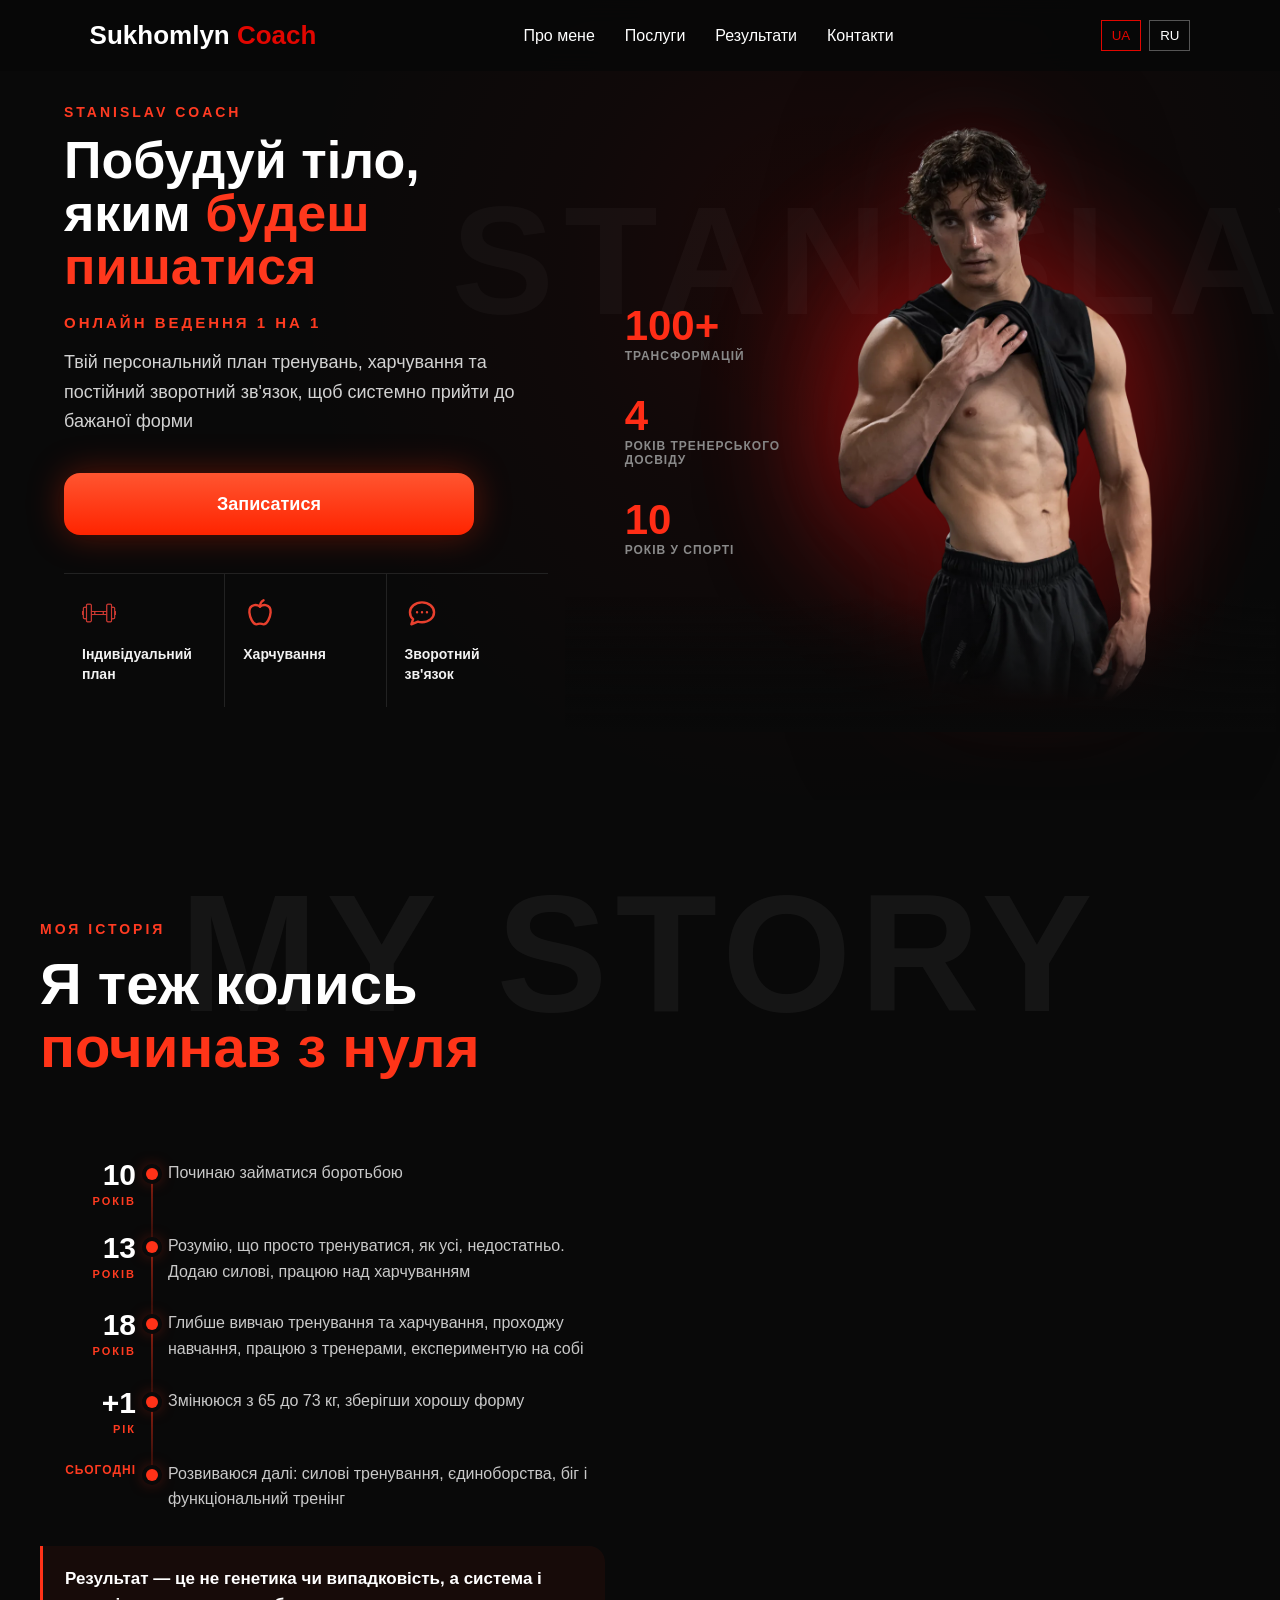
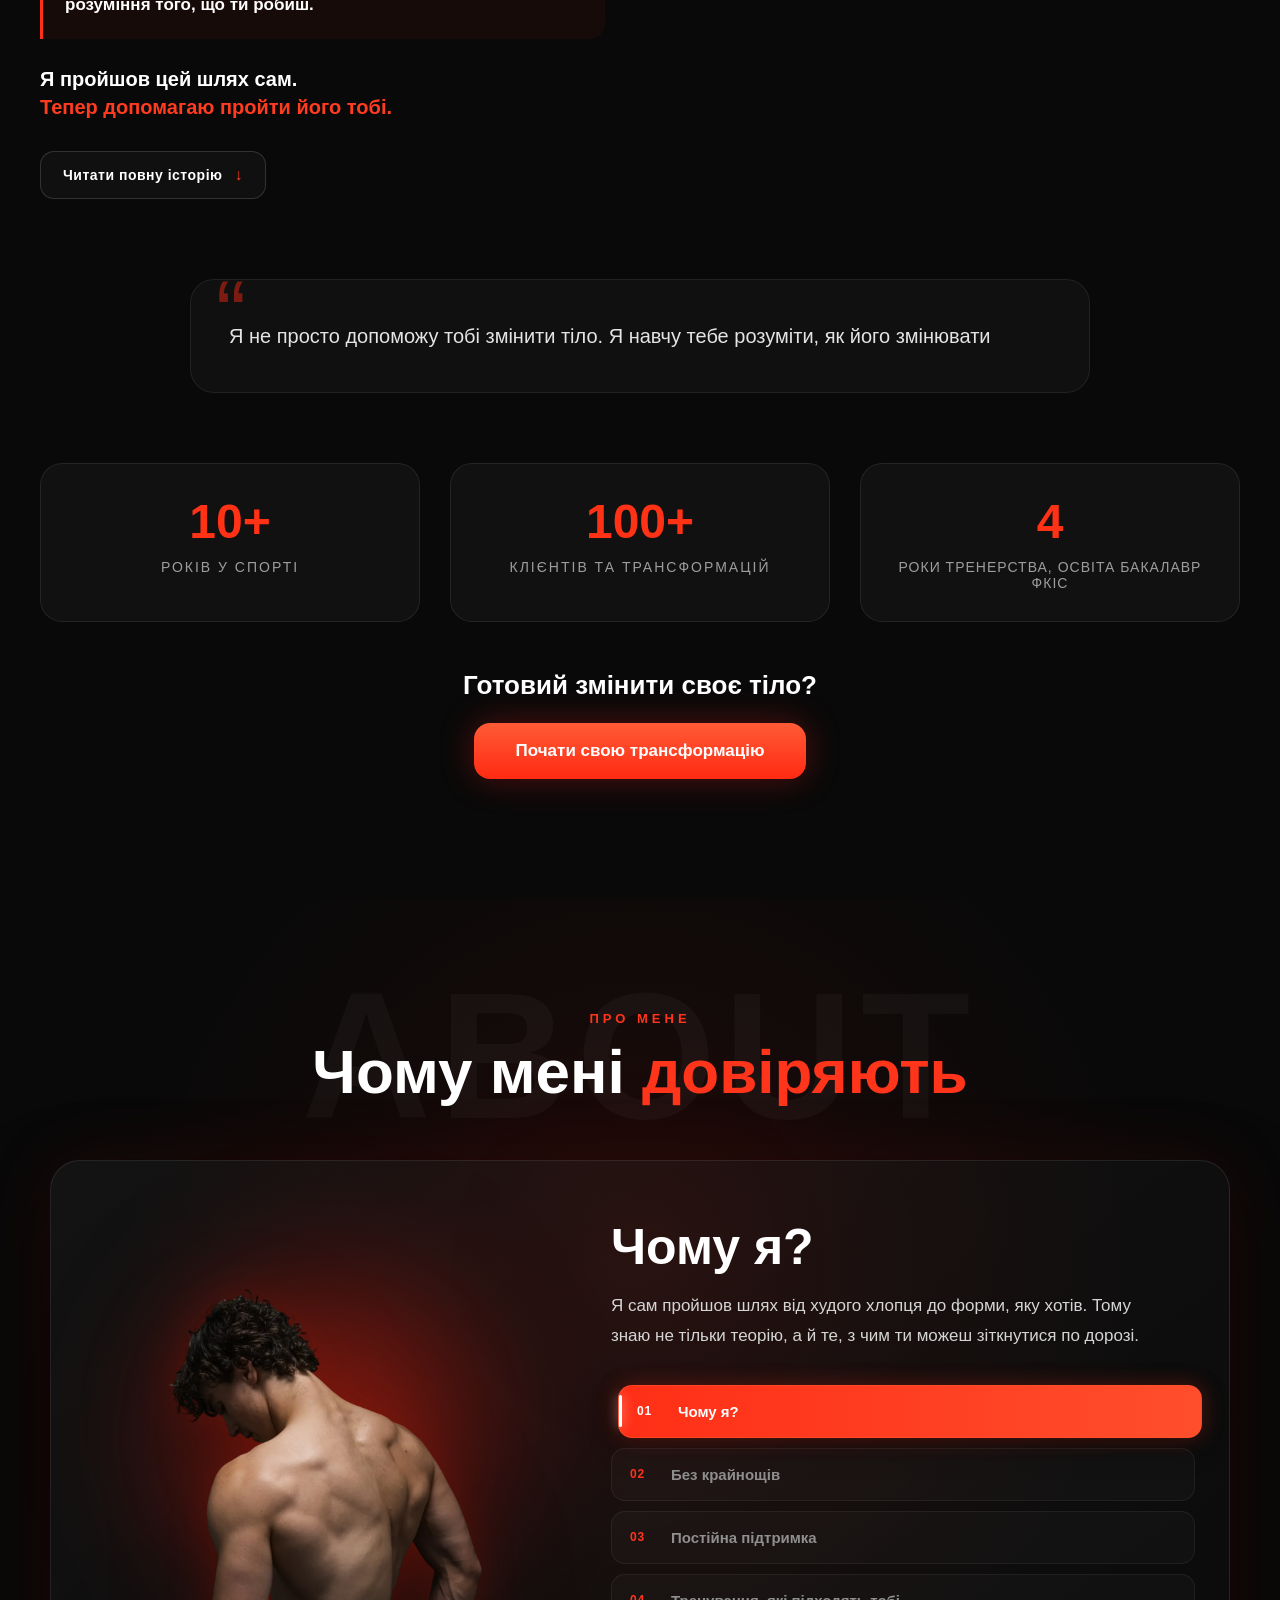
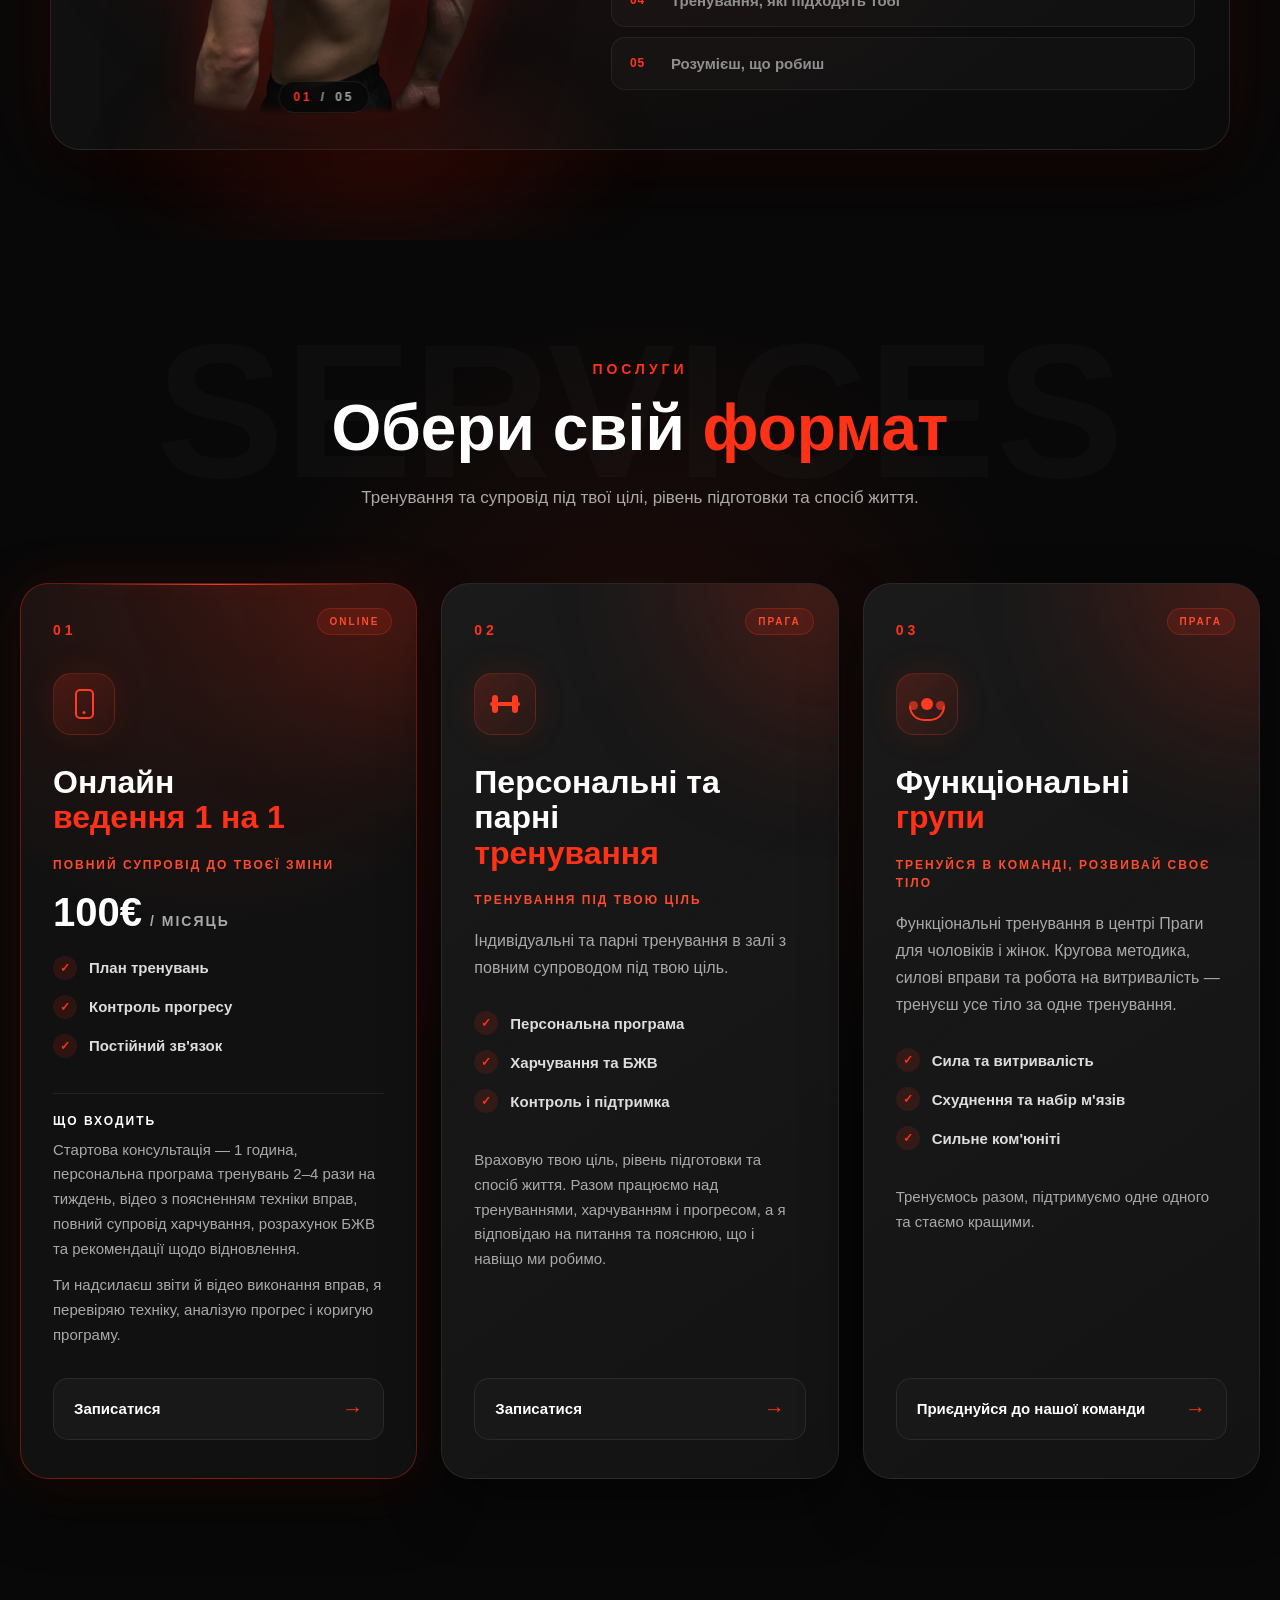
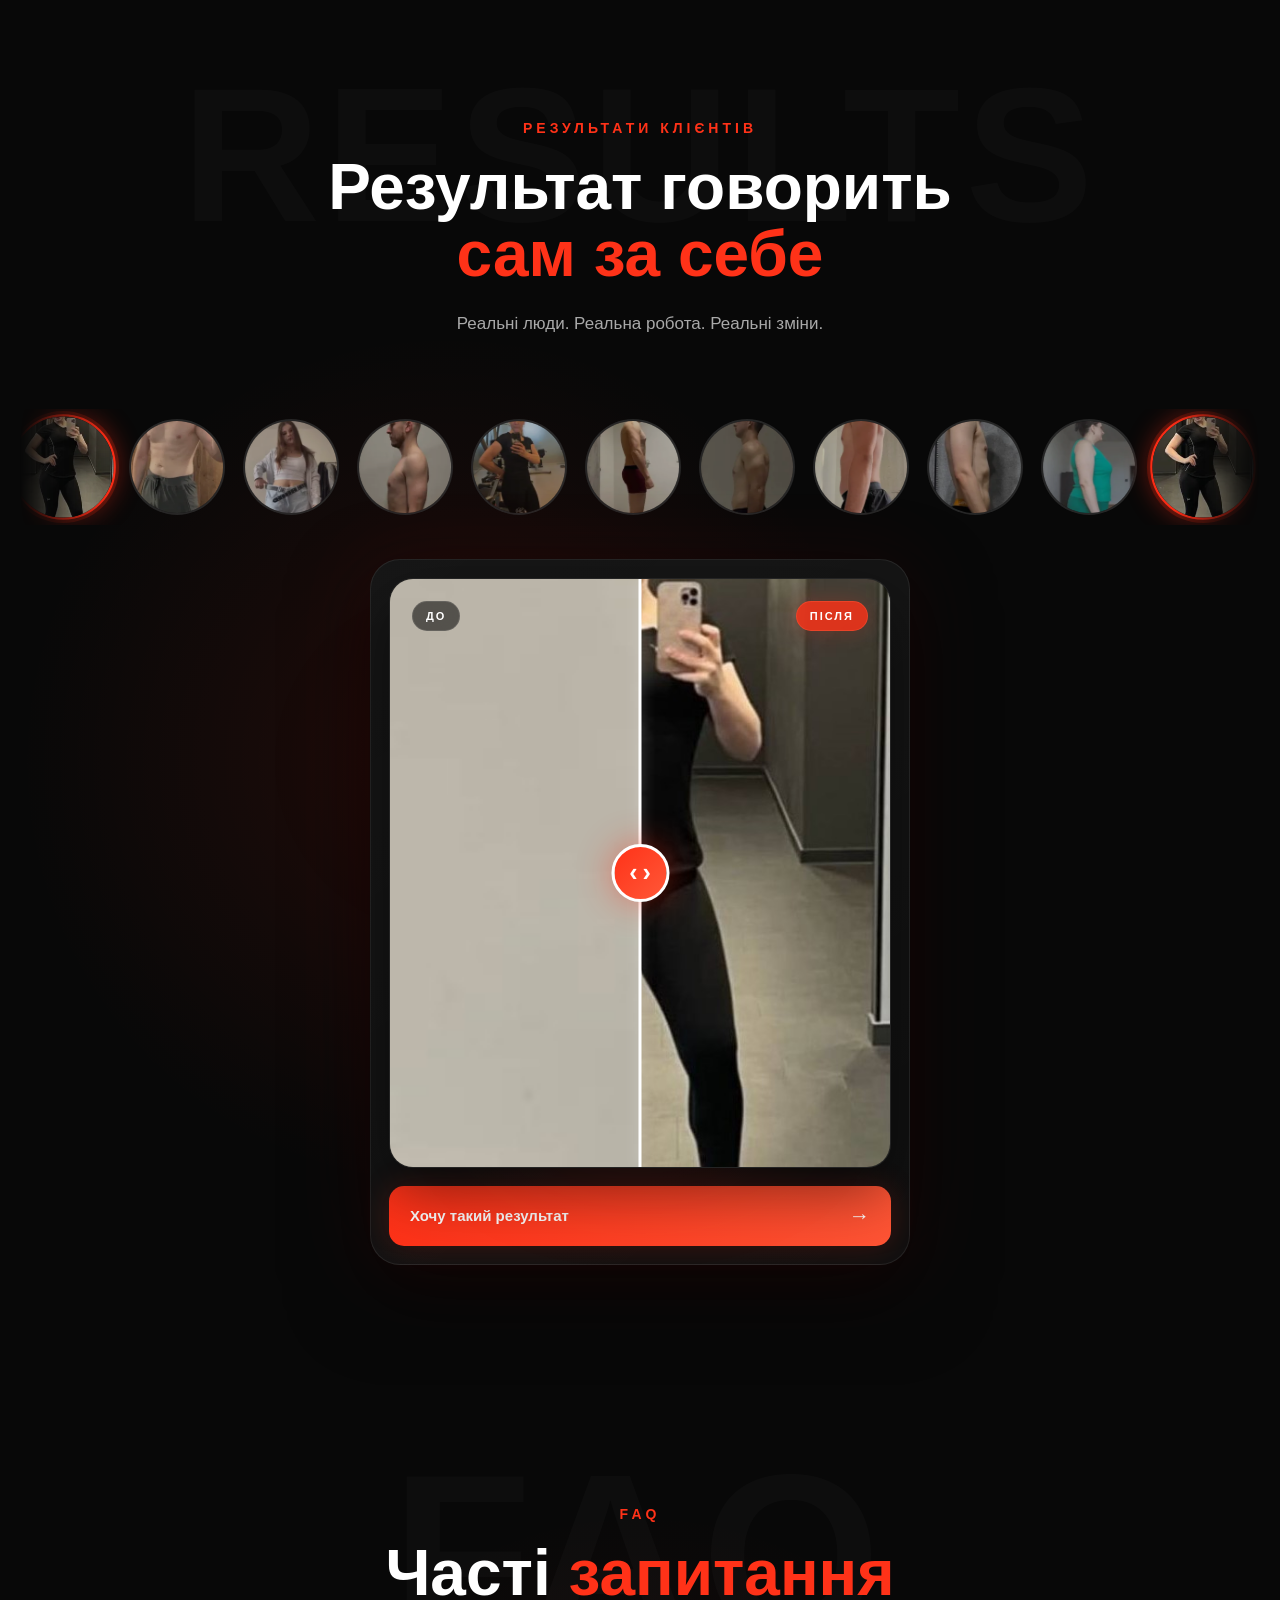
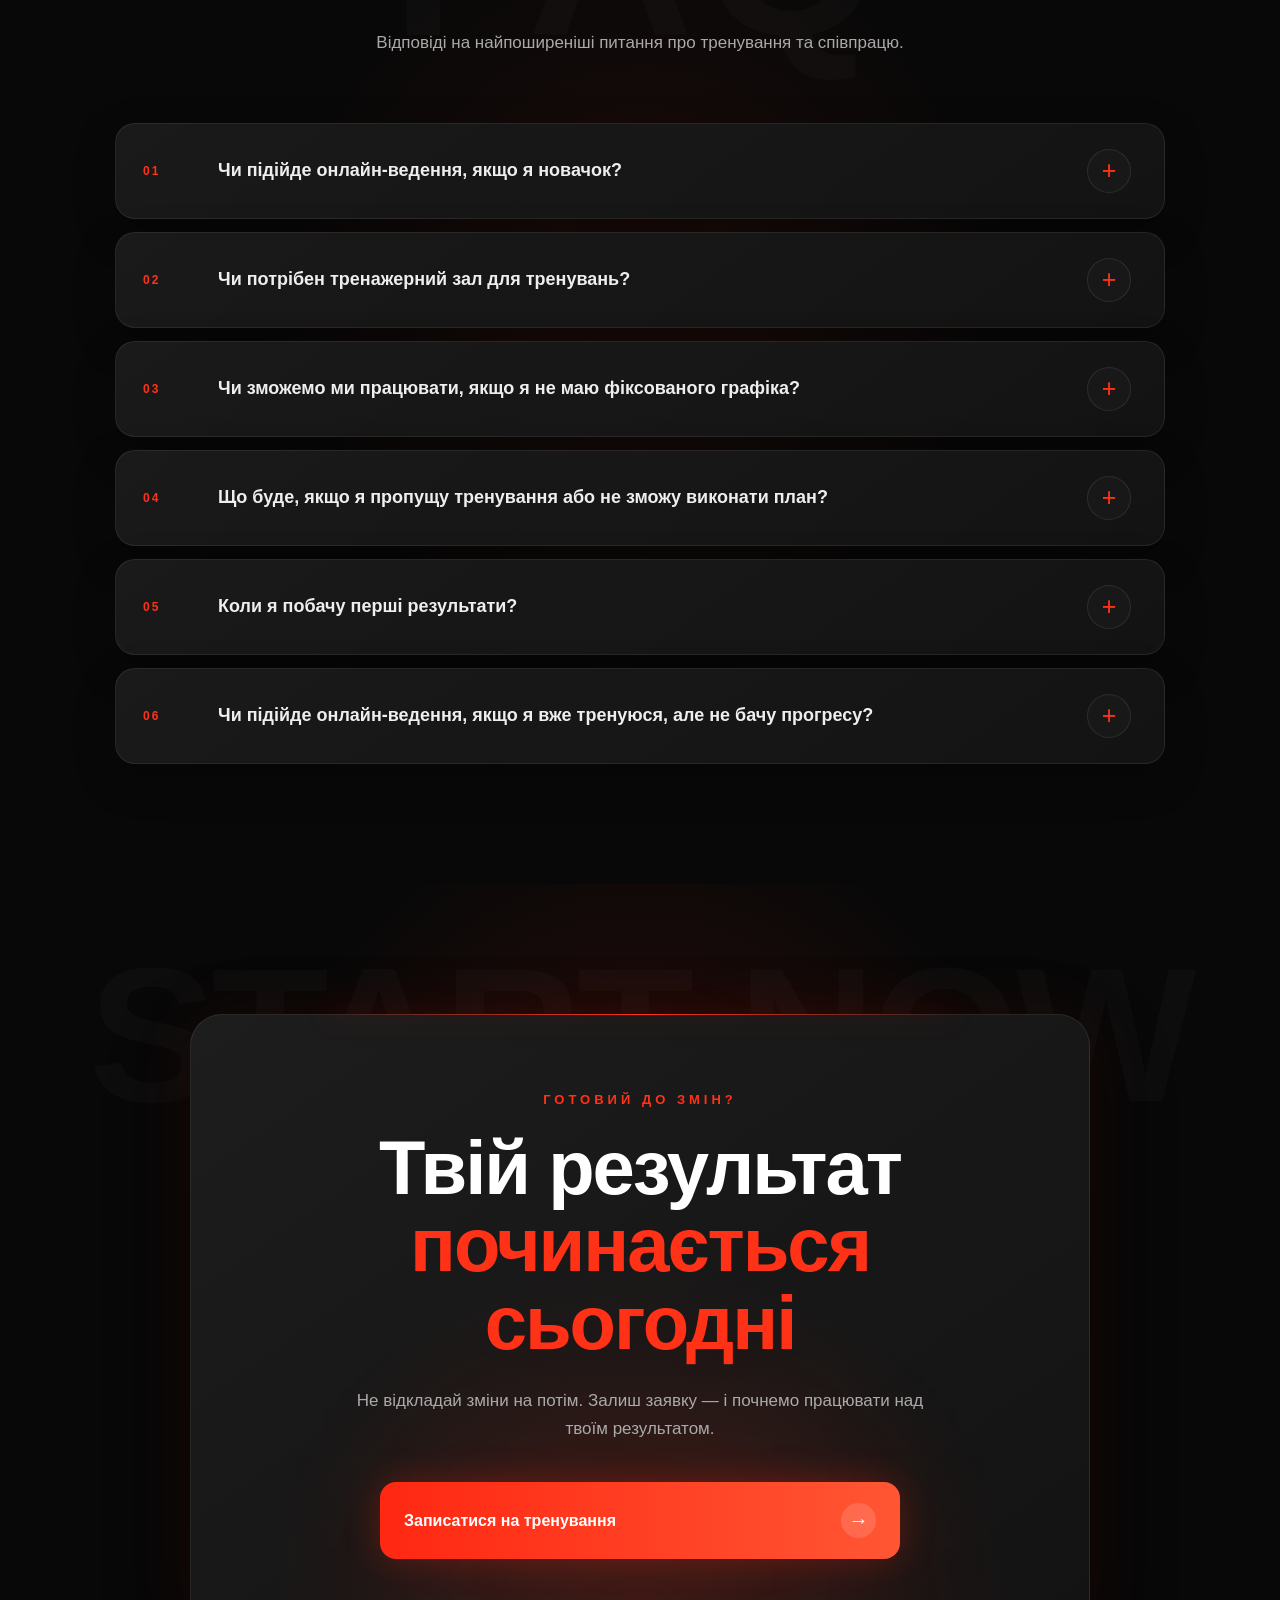
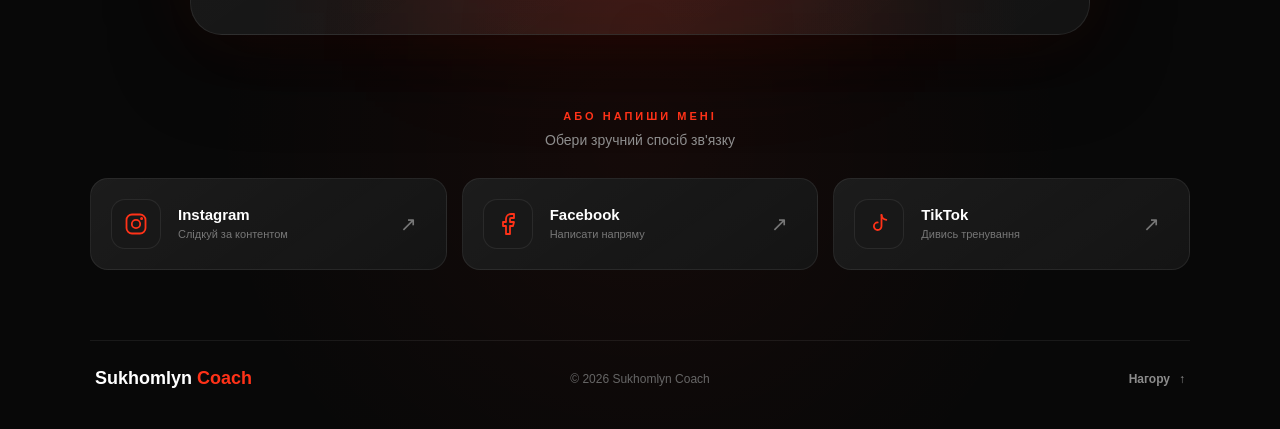
==== commit a0b901e8: "Add files via upload" ====
--- a/index.html
+++ b/index.html
@@ -149,7 +149,7 @@
                 <div class="hero-stat">
 
                     <strong class="hero-stat-number">
-                        3
+                        4
                     </strong>
 
                     <span class="hero-stat-text">
@@ -335,7 +335,7 @@
 
                 <!-- Фото ДО -->
                 <img
-                    src="images/story-after.jpg"
+                    src="images/story-after.webp"
                     alt="Станіслав до трансформації"
                     class="story-before-image" loading="lazy" decoding="async"
                 >
@@ -344,7 +344,7 @@
                 <div class="story-after-layer">
 
                     <img
-                        src="images/story-before.jpg"
+                        src="images/story-before.webp"
                         alt="Станіслав після трансформації"
                         class="story-after-image" loading="lazy" decoding="async"
                     >
@@ -559,7 +559,7 @@
             <div class="story-stat story-stat-long">
 
                 <strong>
-                    3
+                    4
                 </strong>
 
                 <span>
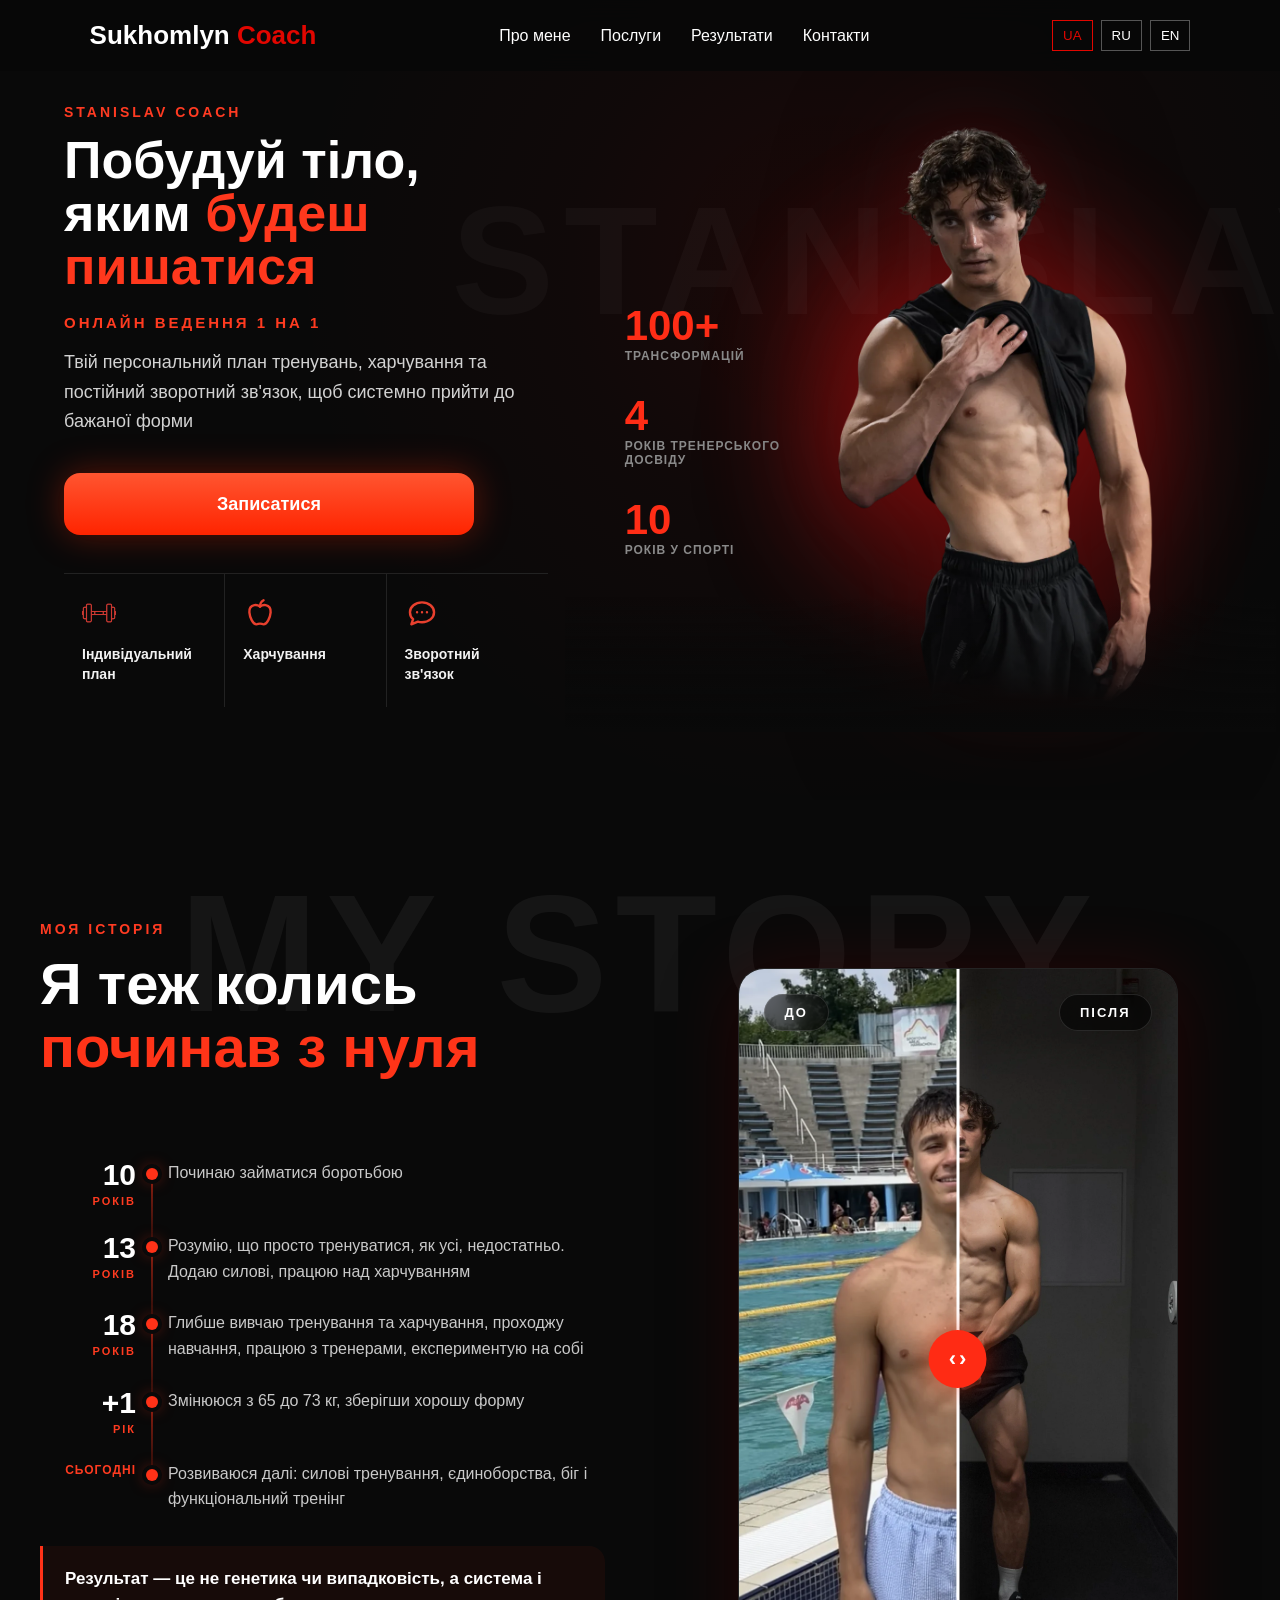
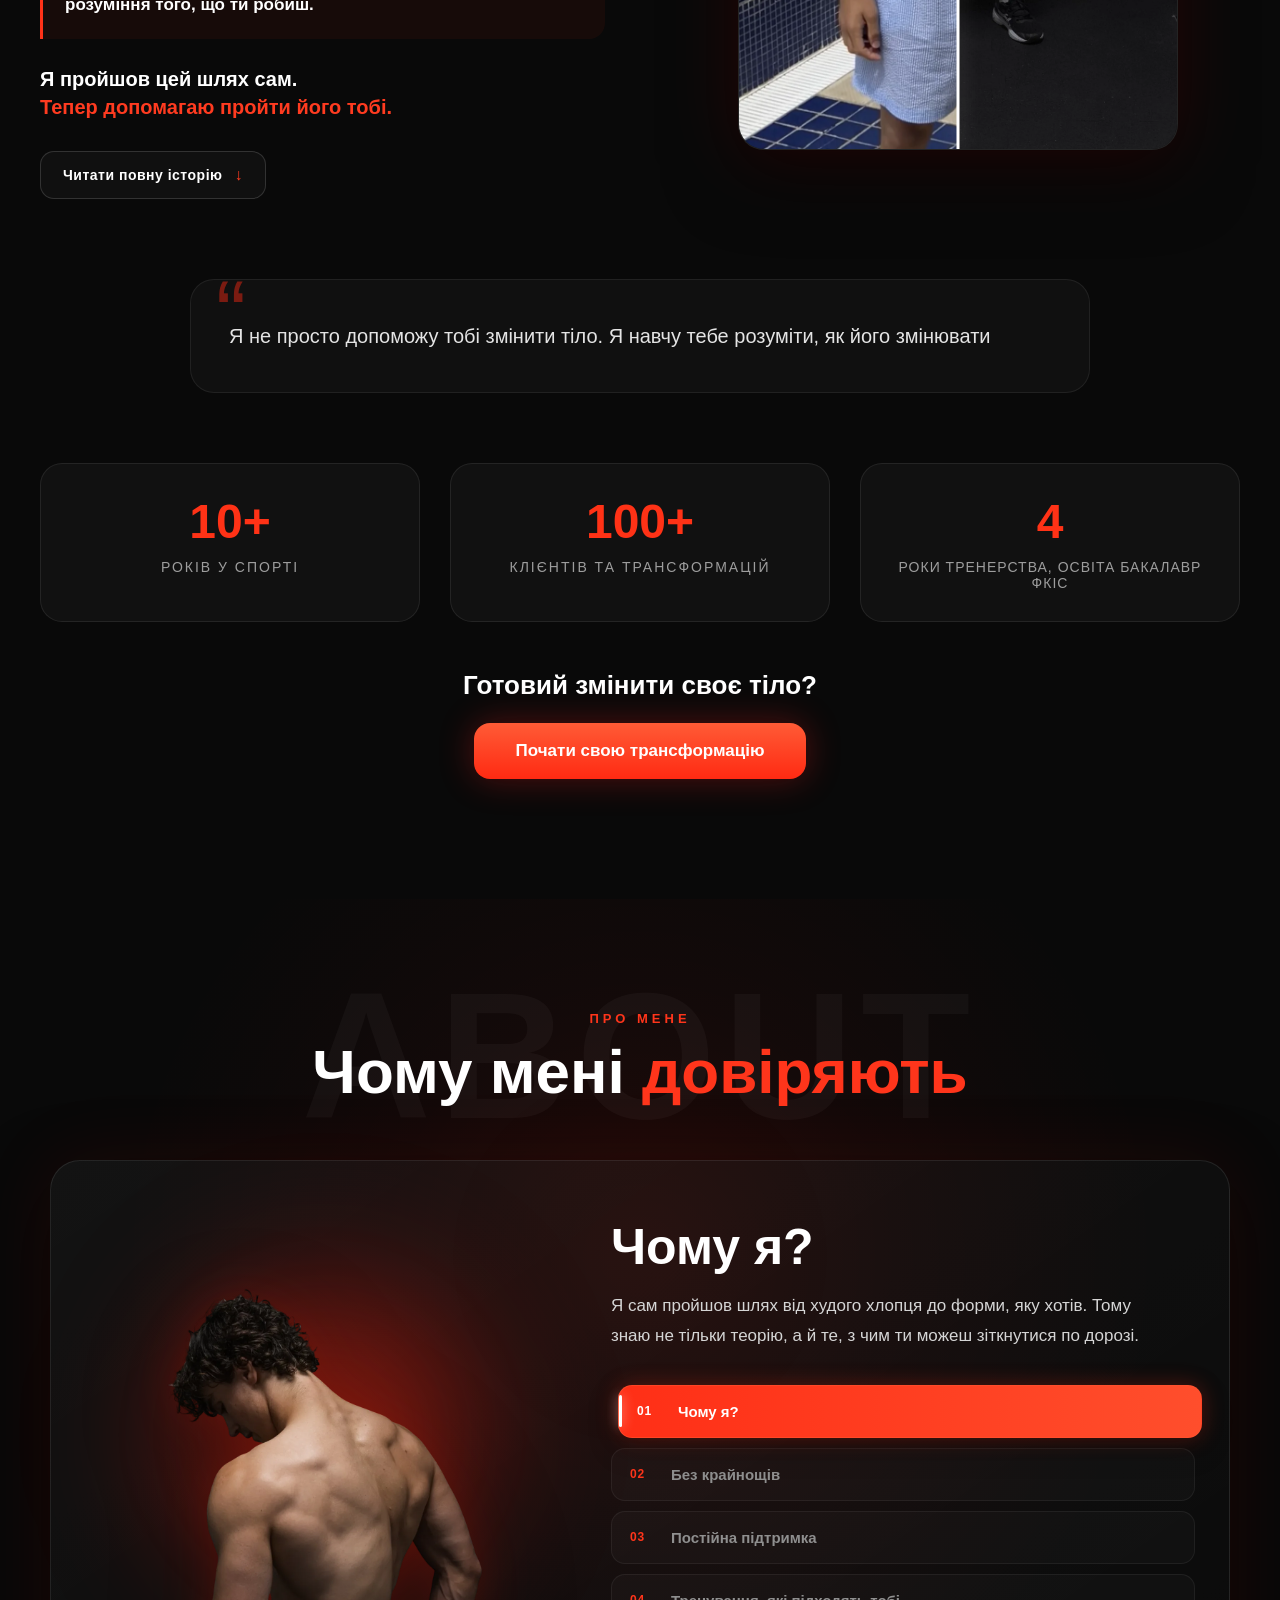
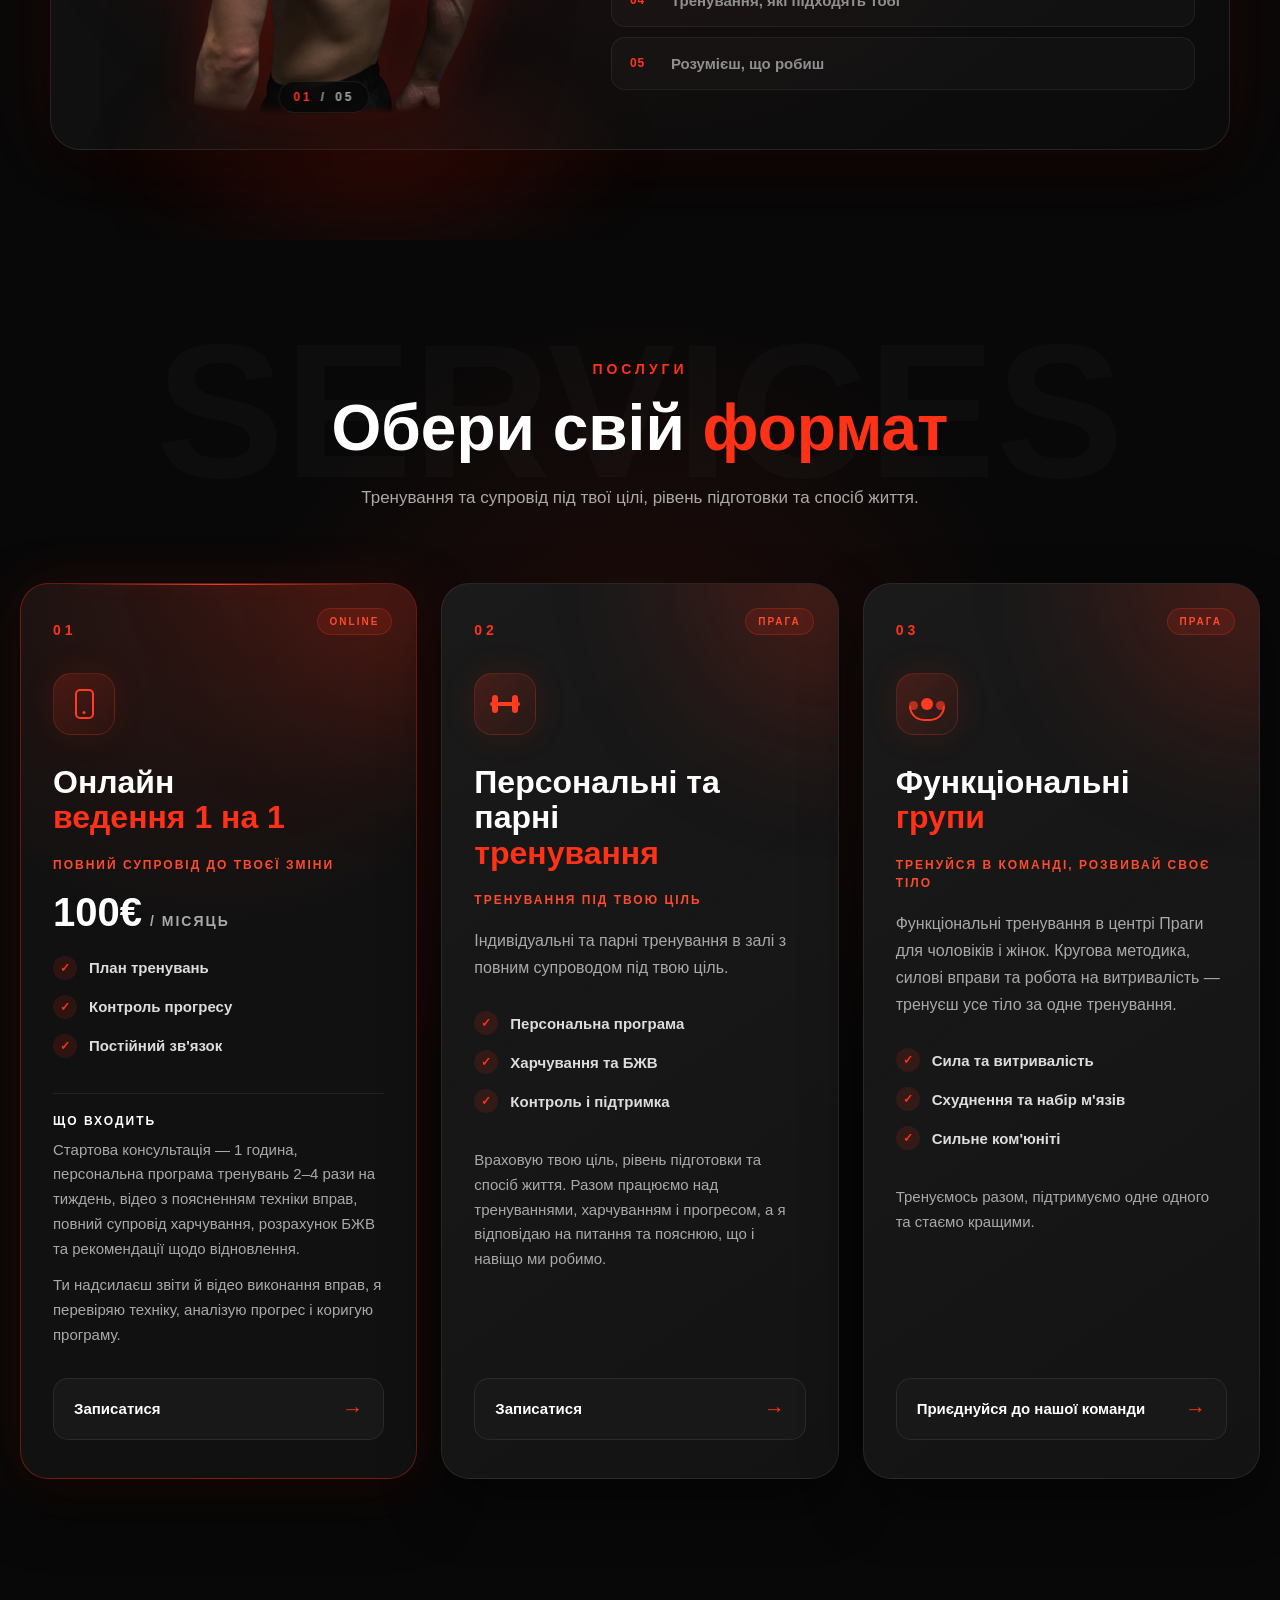
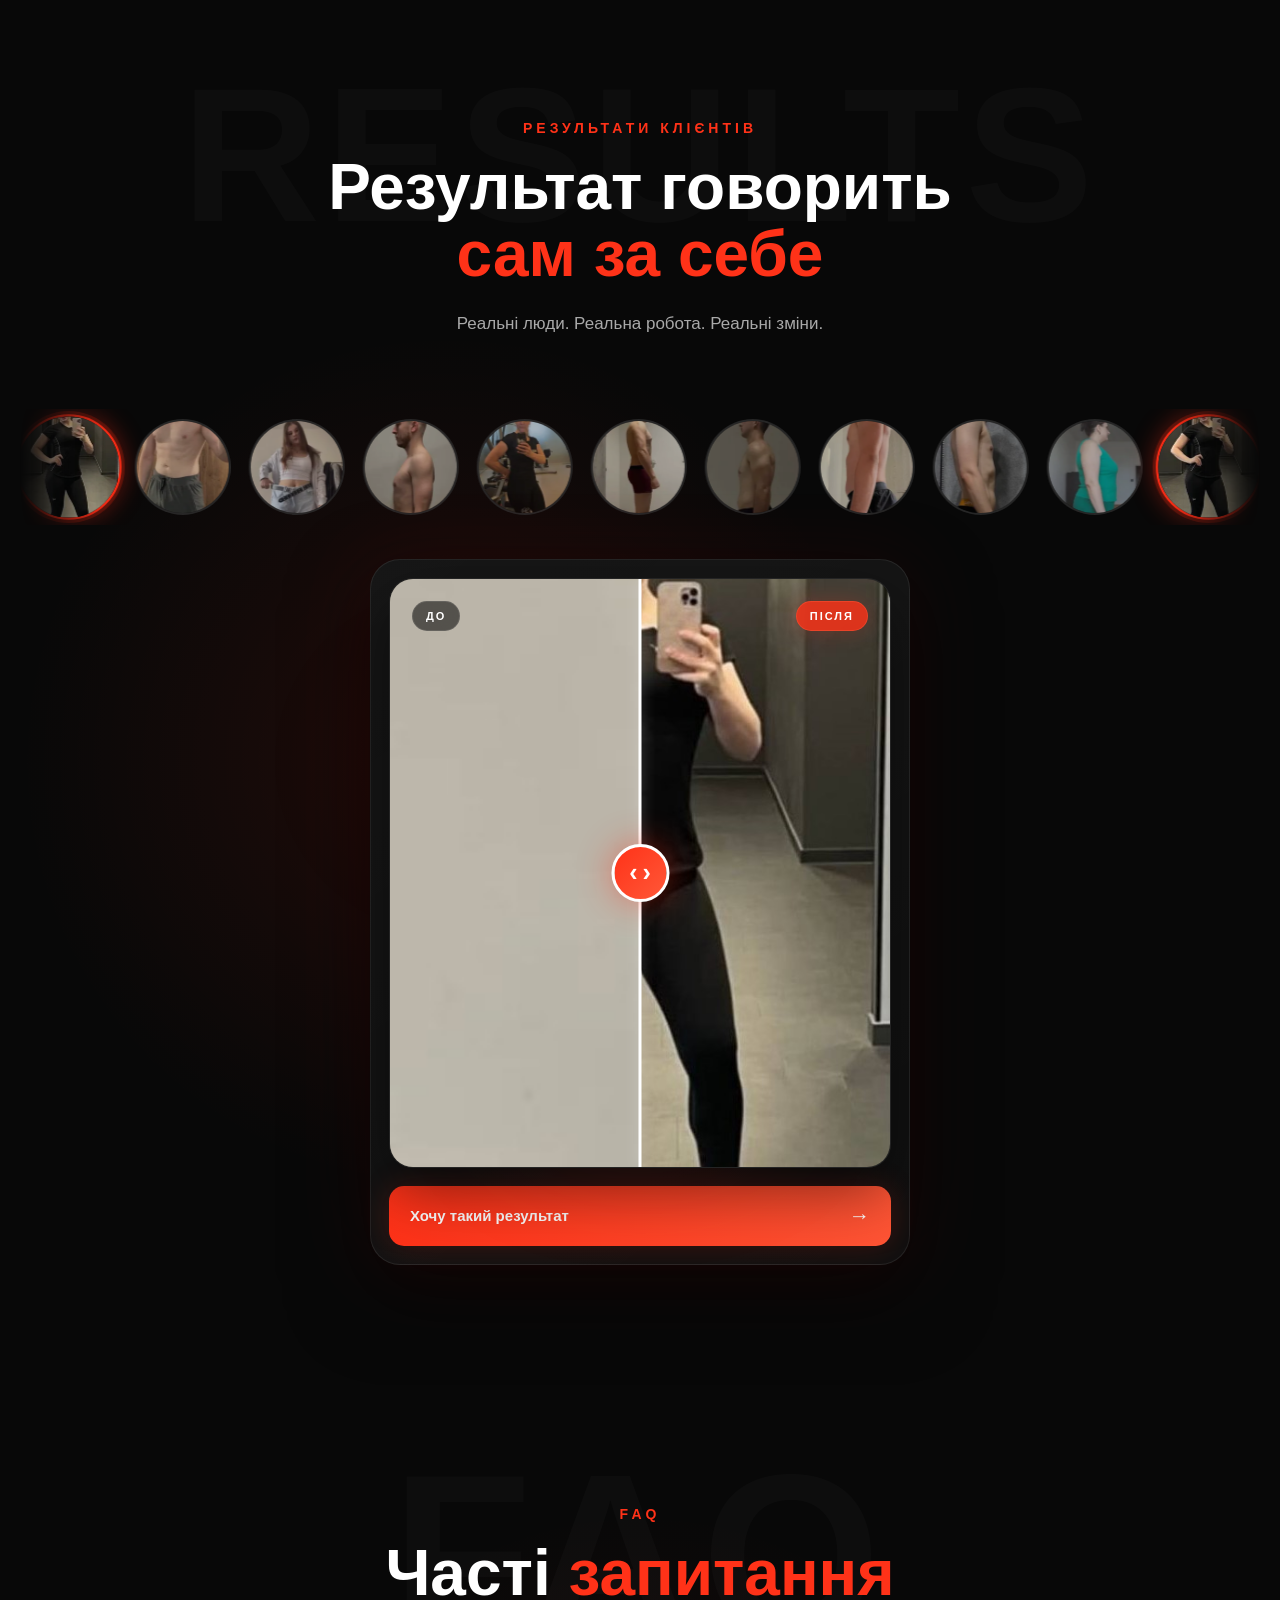
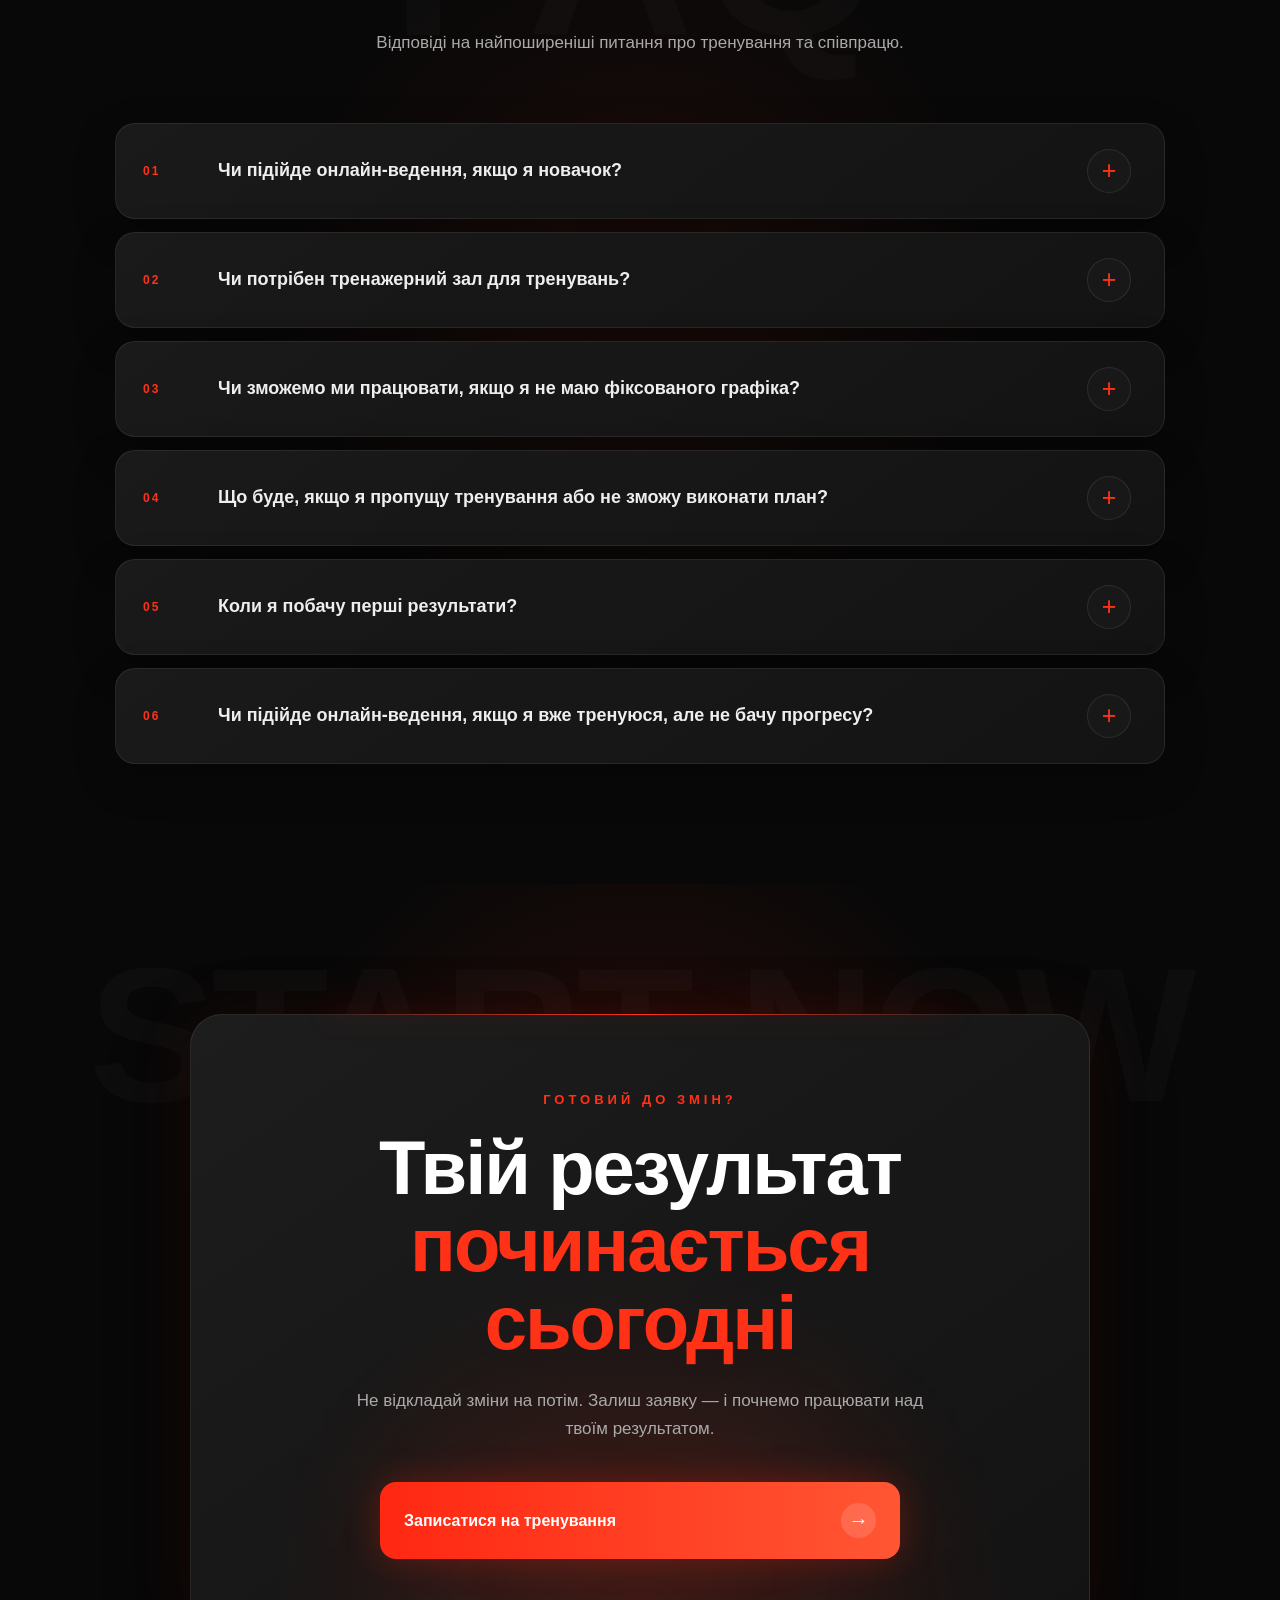
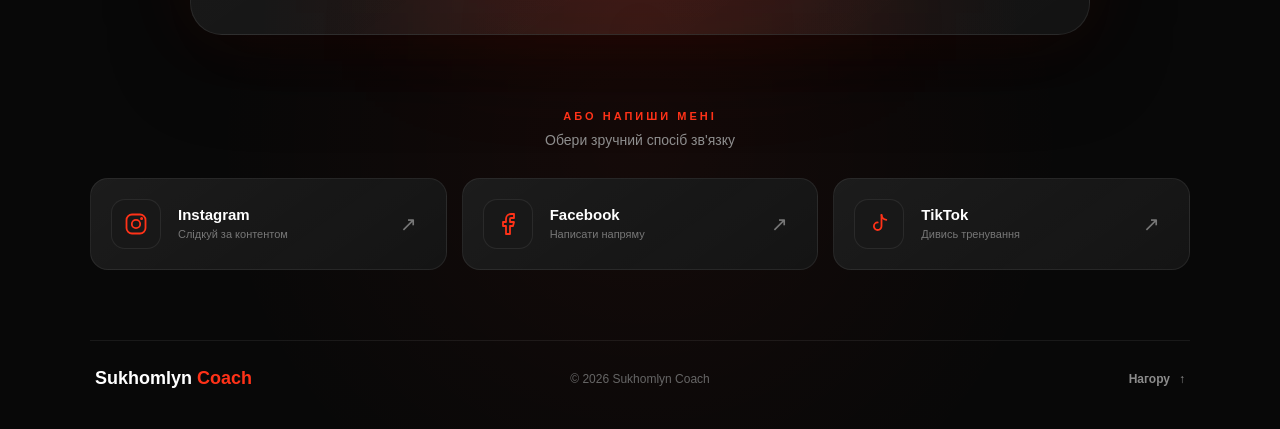
==== commit c9a55fbd: "Add files via upload" ====
--- a/index.html
+++ b/index.html
@@ -69,6 +69,14 @@
                     RU
                 </button>
 
+                <button
+                    type="button"
+                    class="lang-btn"
+                    data-language="en"
+                >
+                    EN
+                </button>
+
             </div>
 
         </nav>
@@ -93,6 +101,14 @@
                     data-language="ru"
                 >
                     RU
+                </button>
+
+                <button
+                    type="button"
+                    class="lang-btn"
+                    data-language="en"
+                >
+                    EN
                 </button>
 
             </div>
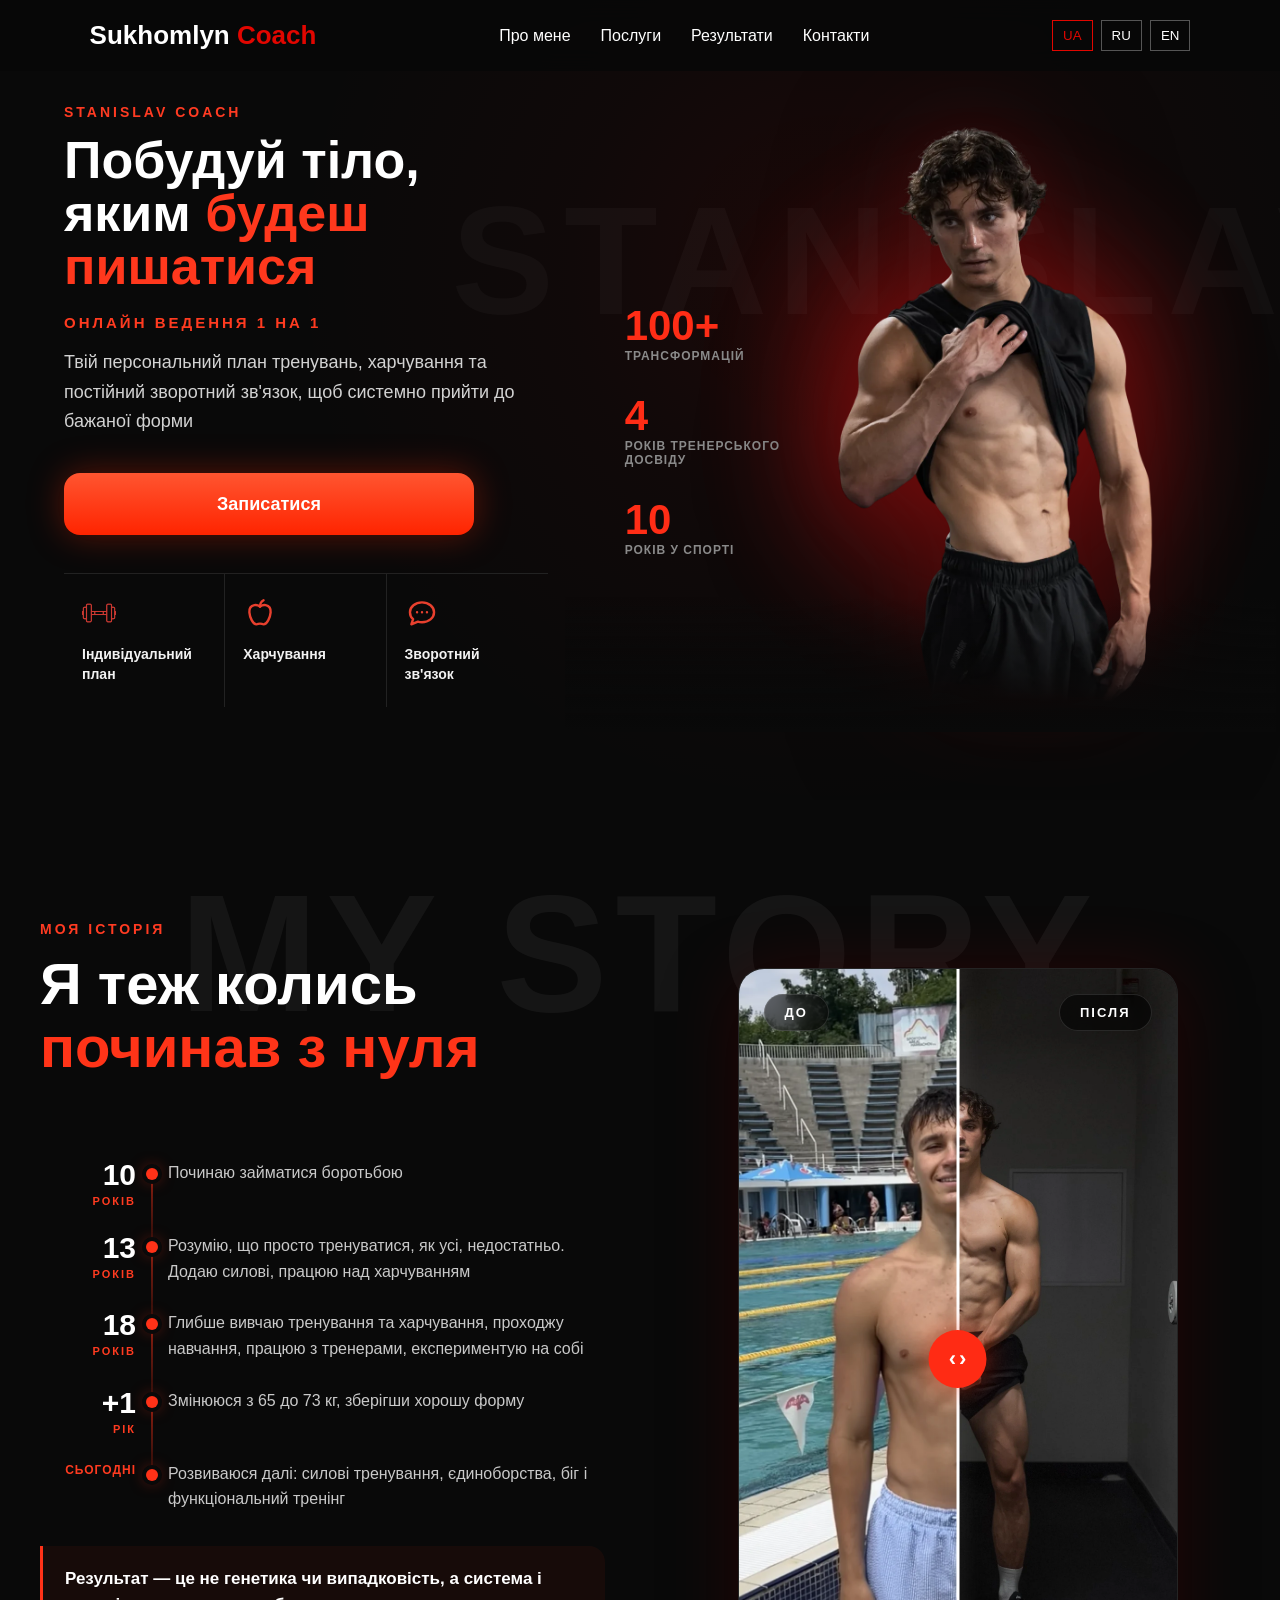
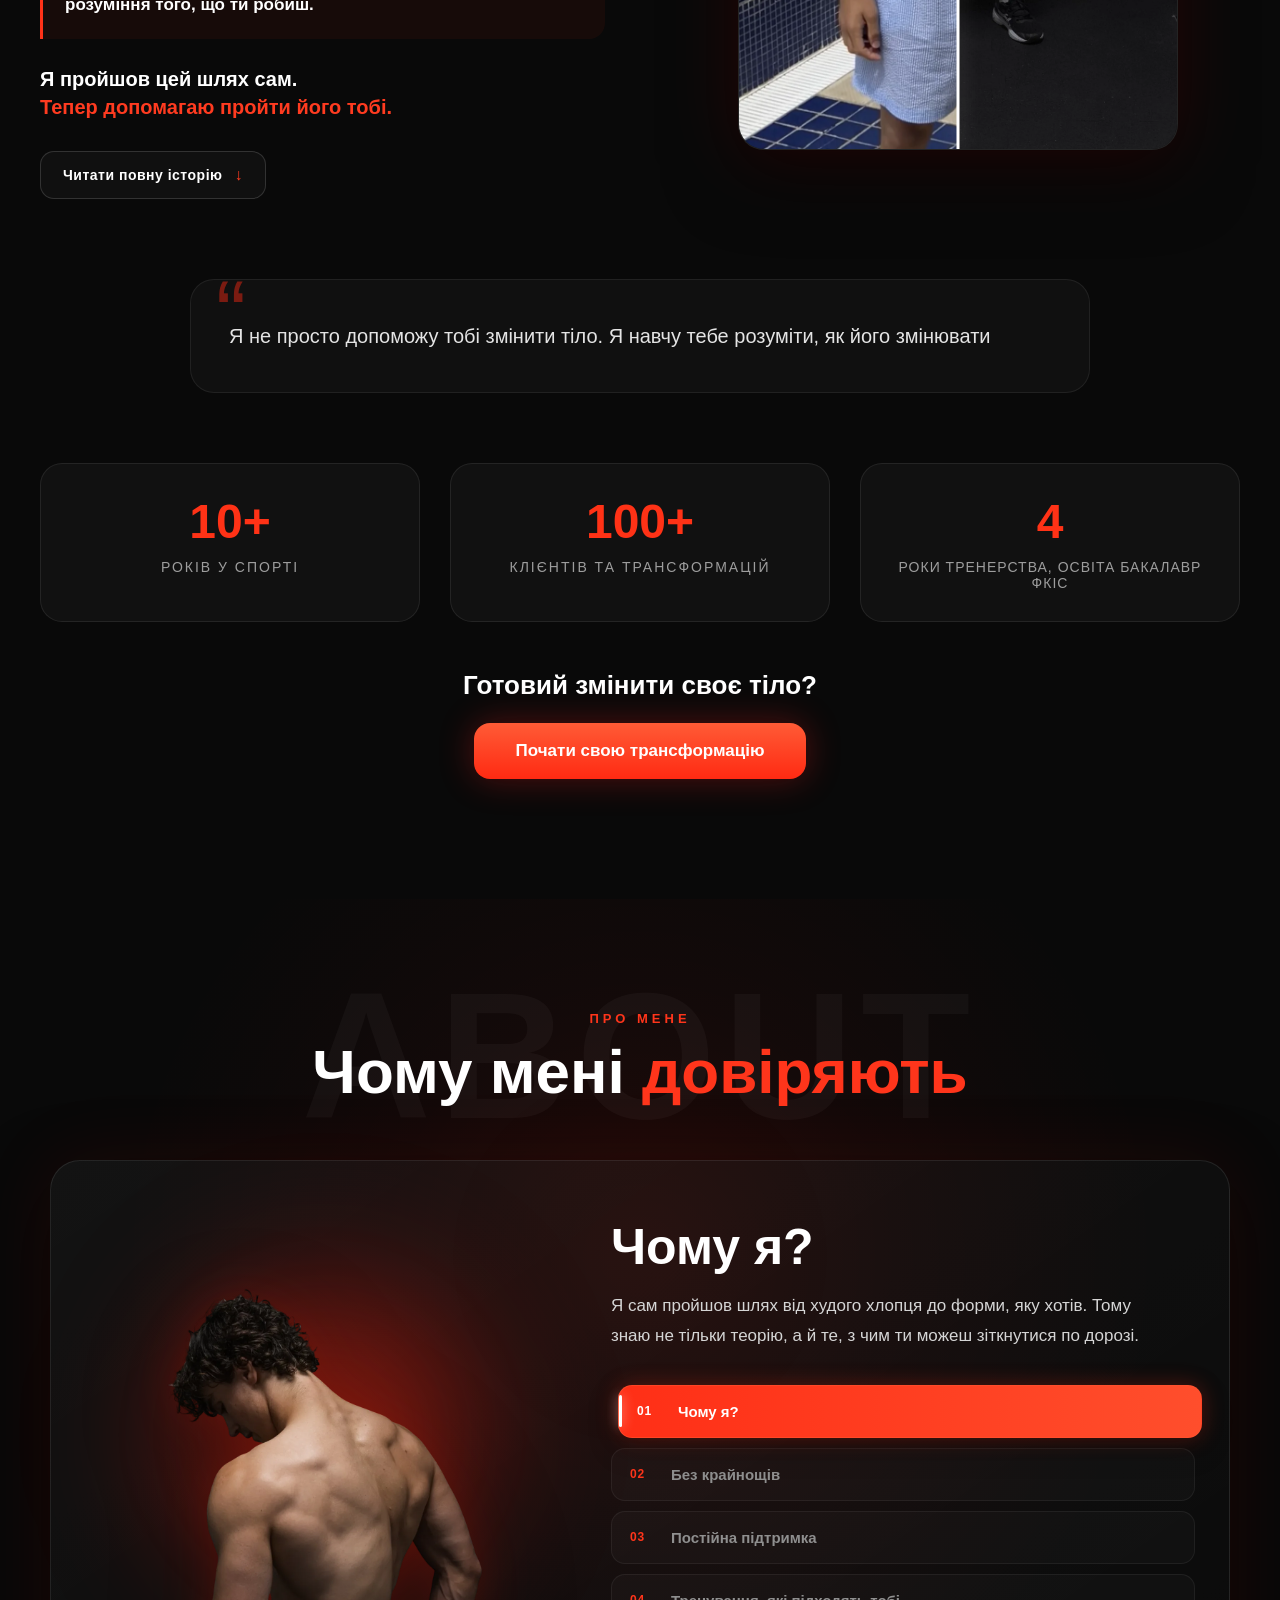
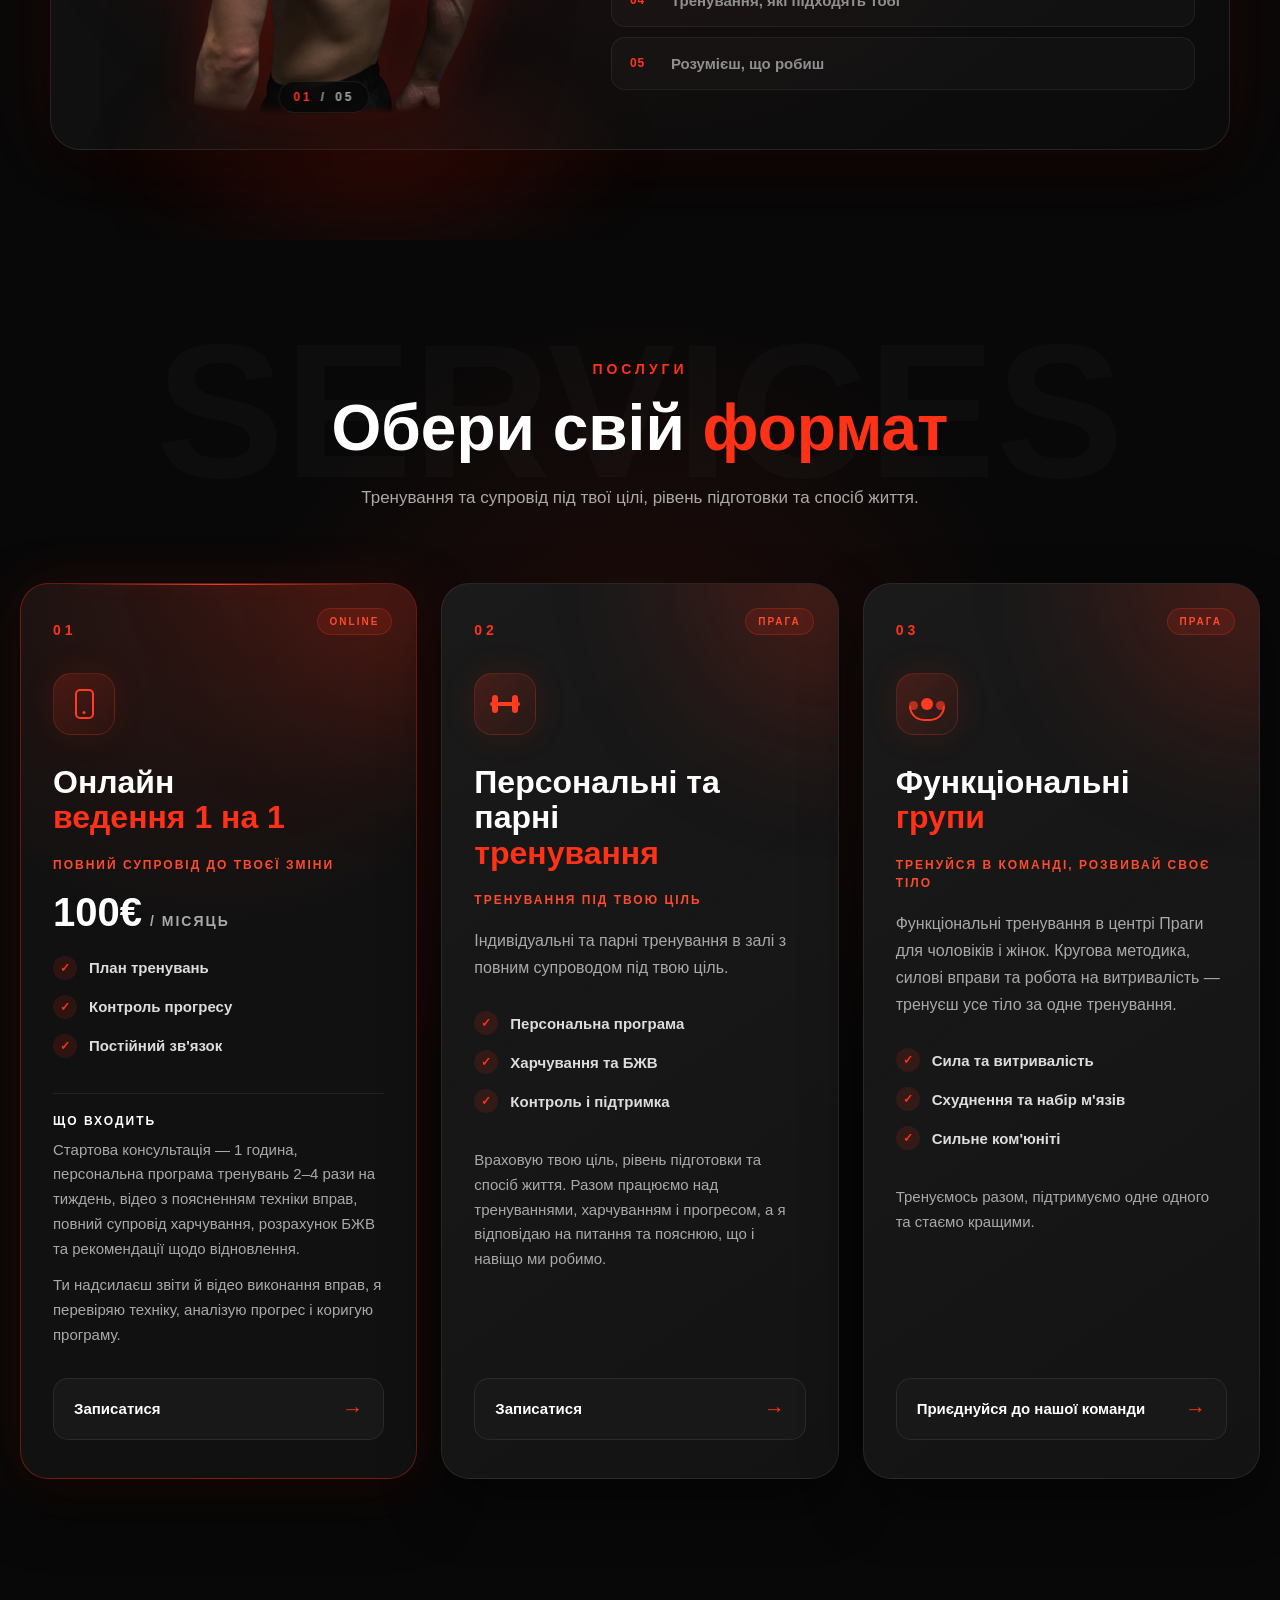
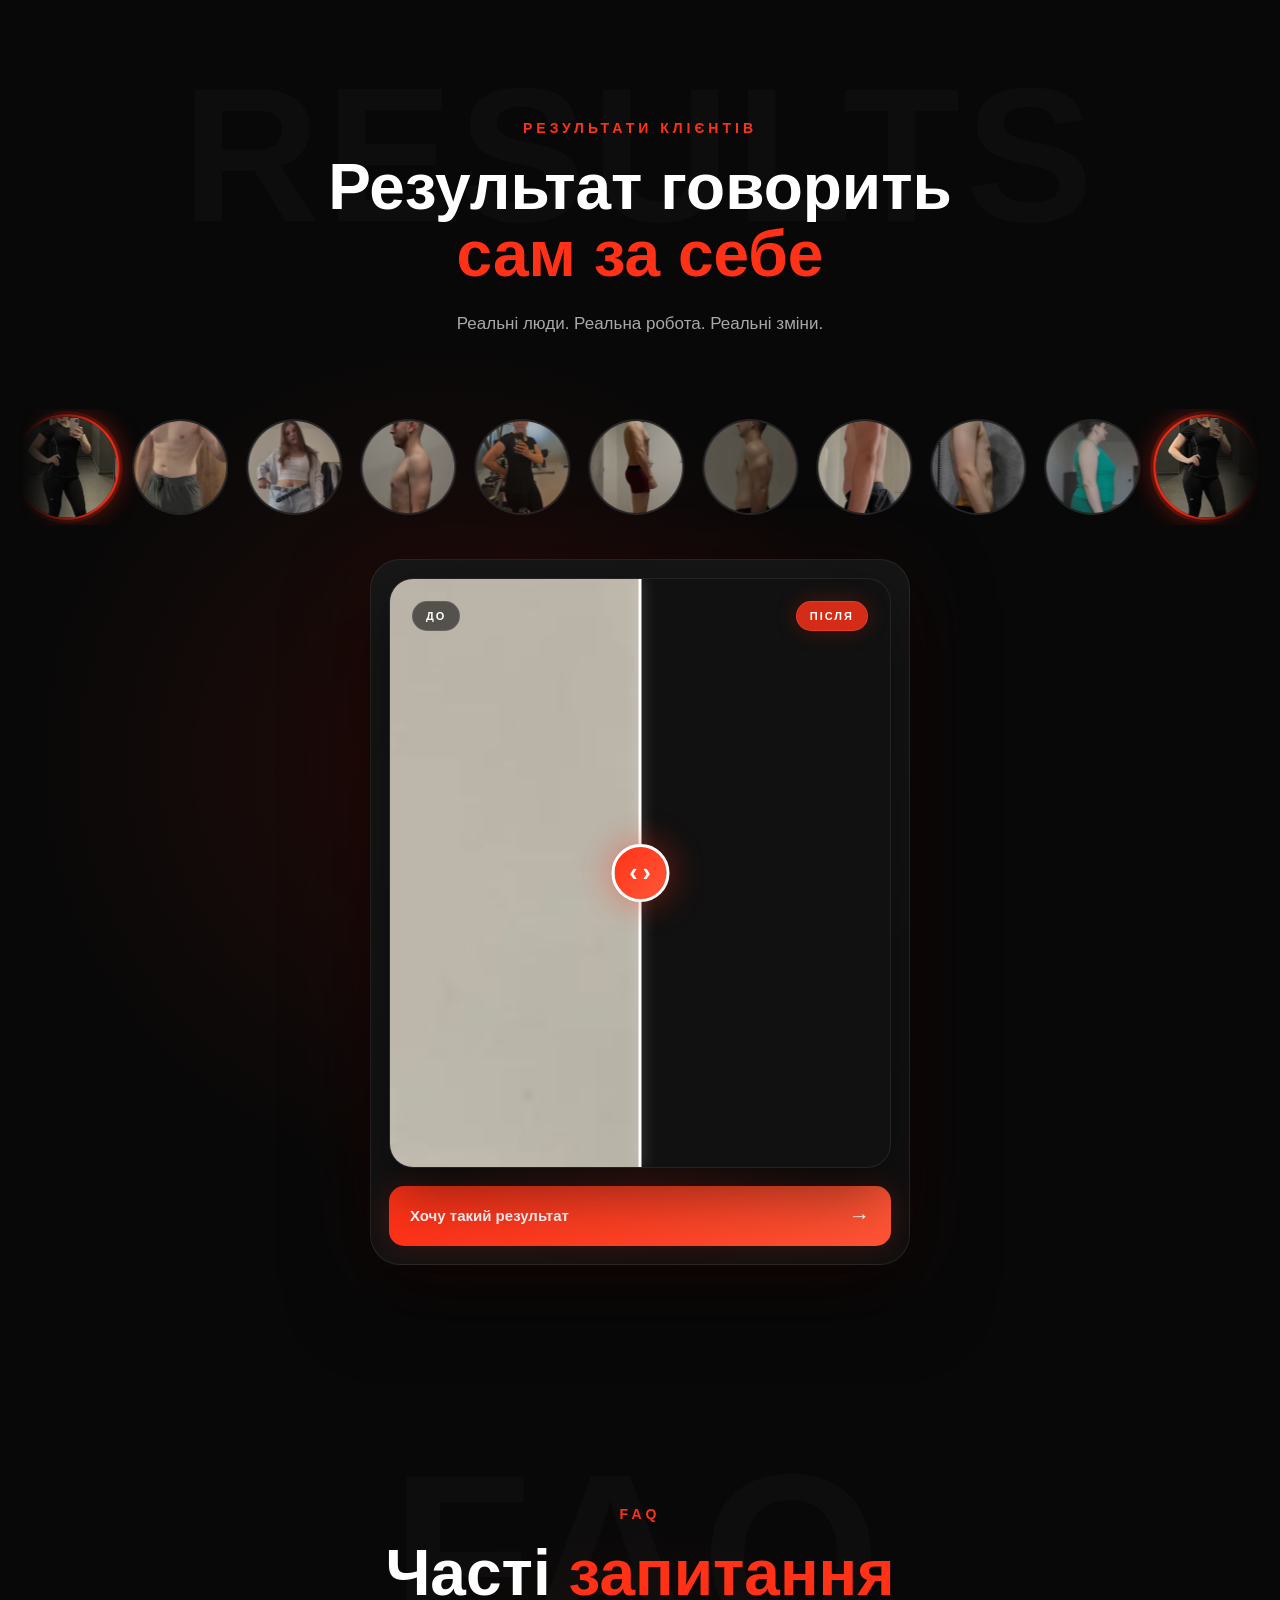
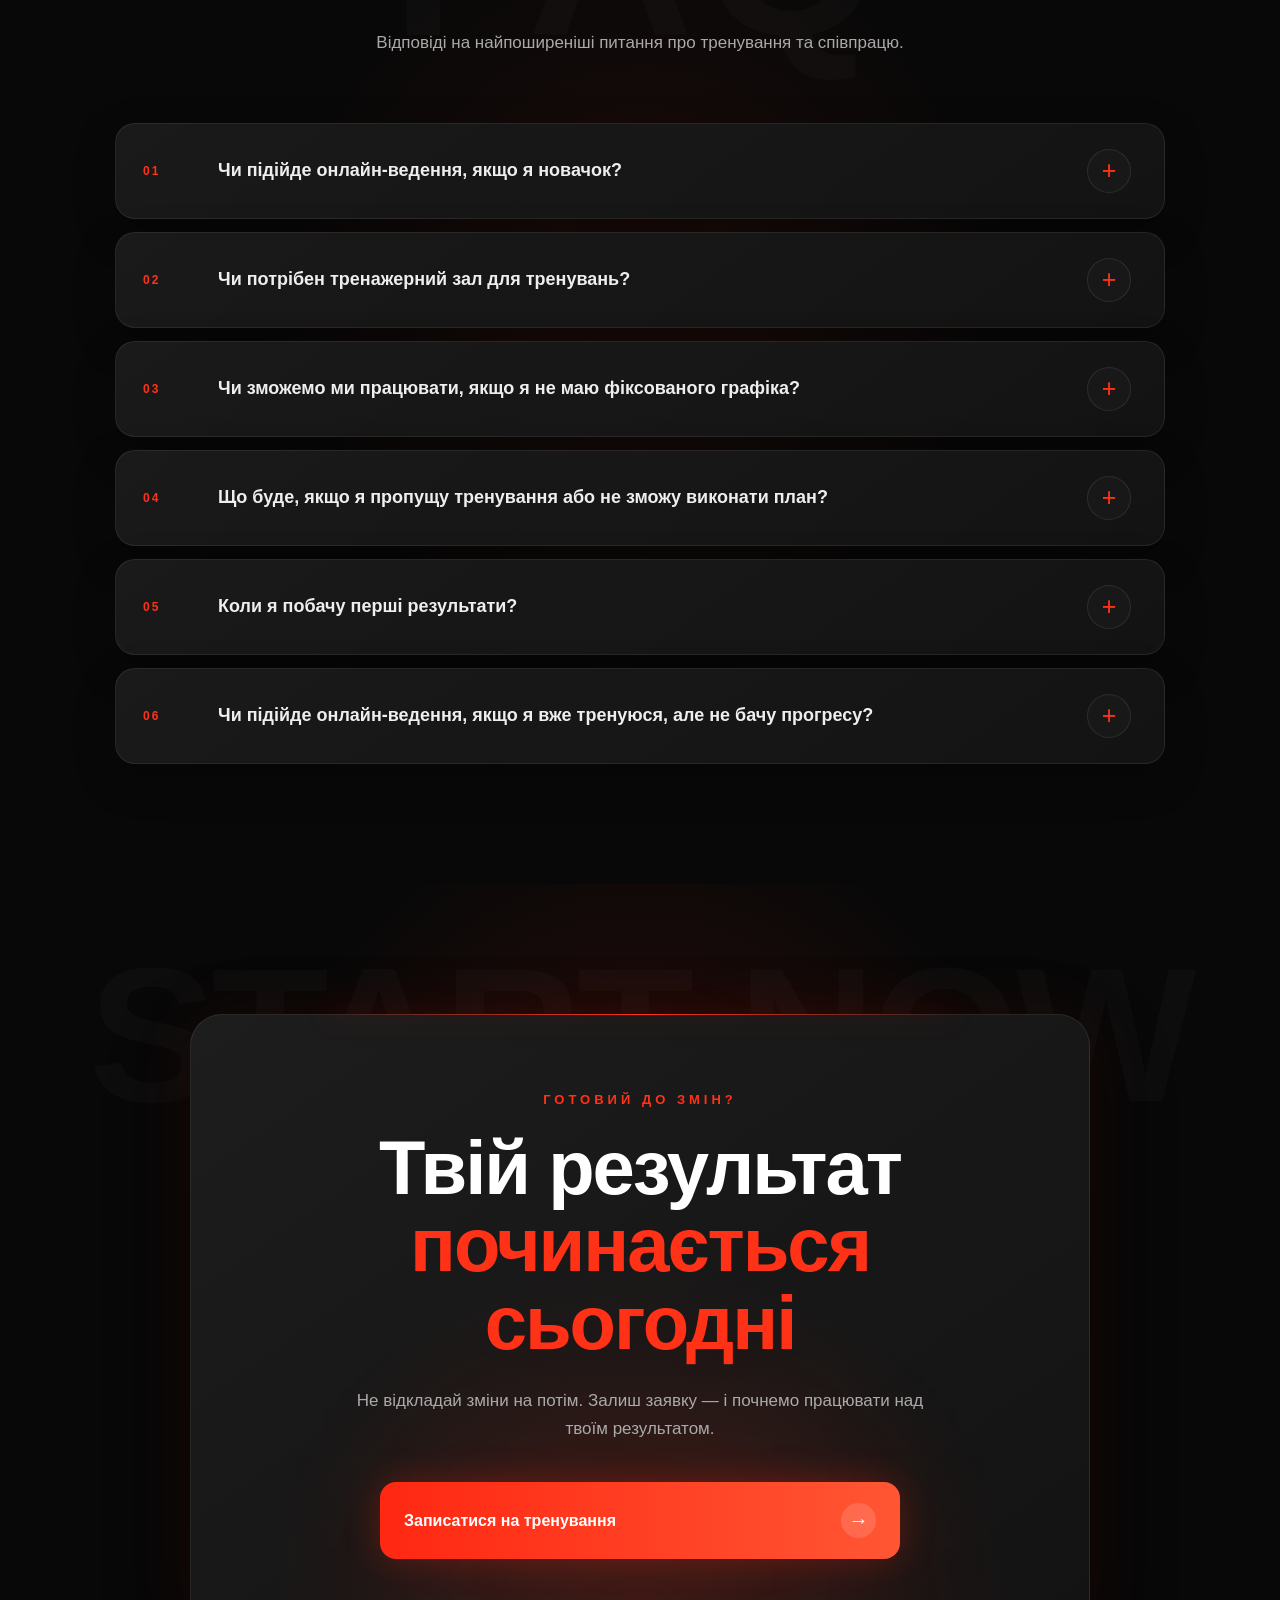
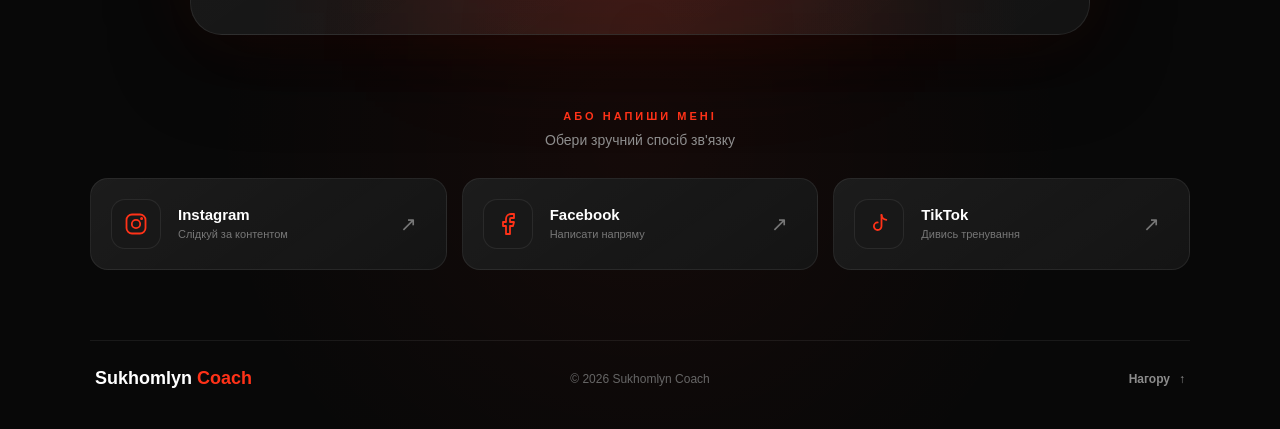
==== commit a09af4c6: "Add files via upload" ====
--- a/index.html
+++ b/index.html
@@ -15,6 +15,10 @@
     >
 
     <title>Sukhomlyn Coach | Fitness Trainer Prague</title>
+
+    <link rel="icon" href="favicon.svg" type="image/svg+xml">
+    <link rel="icon" href="favicon.ico" sizes="48x48">
+    <link rel="apple-touch-icon" href="apple-touch-icon.png">
 
     <link rel="stylesheet" href="style.css">
 </head>
